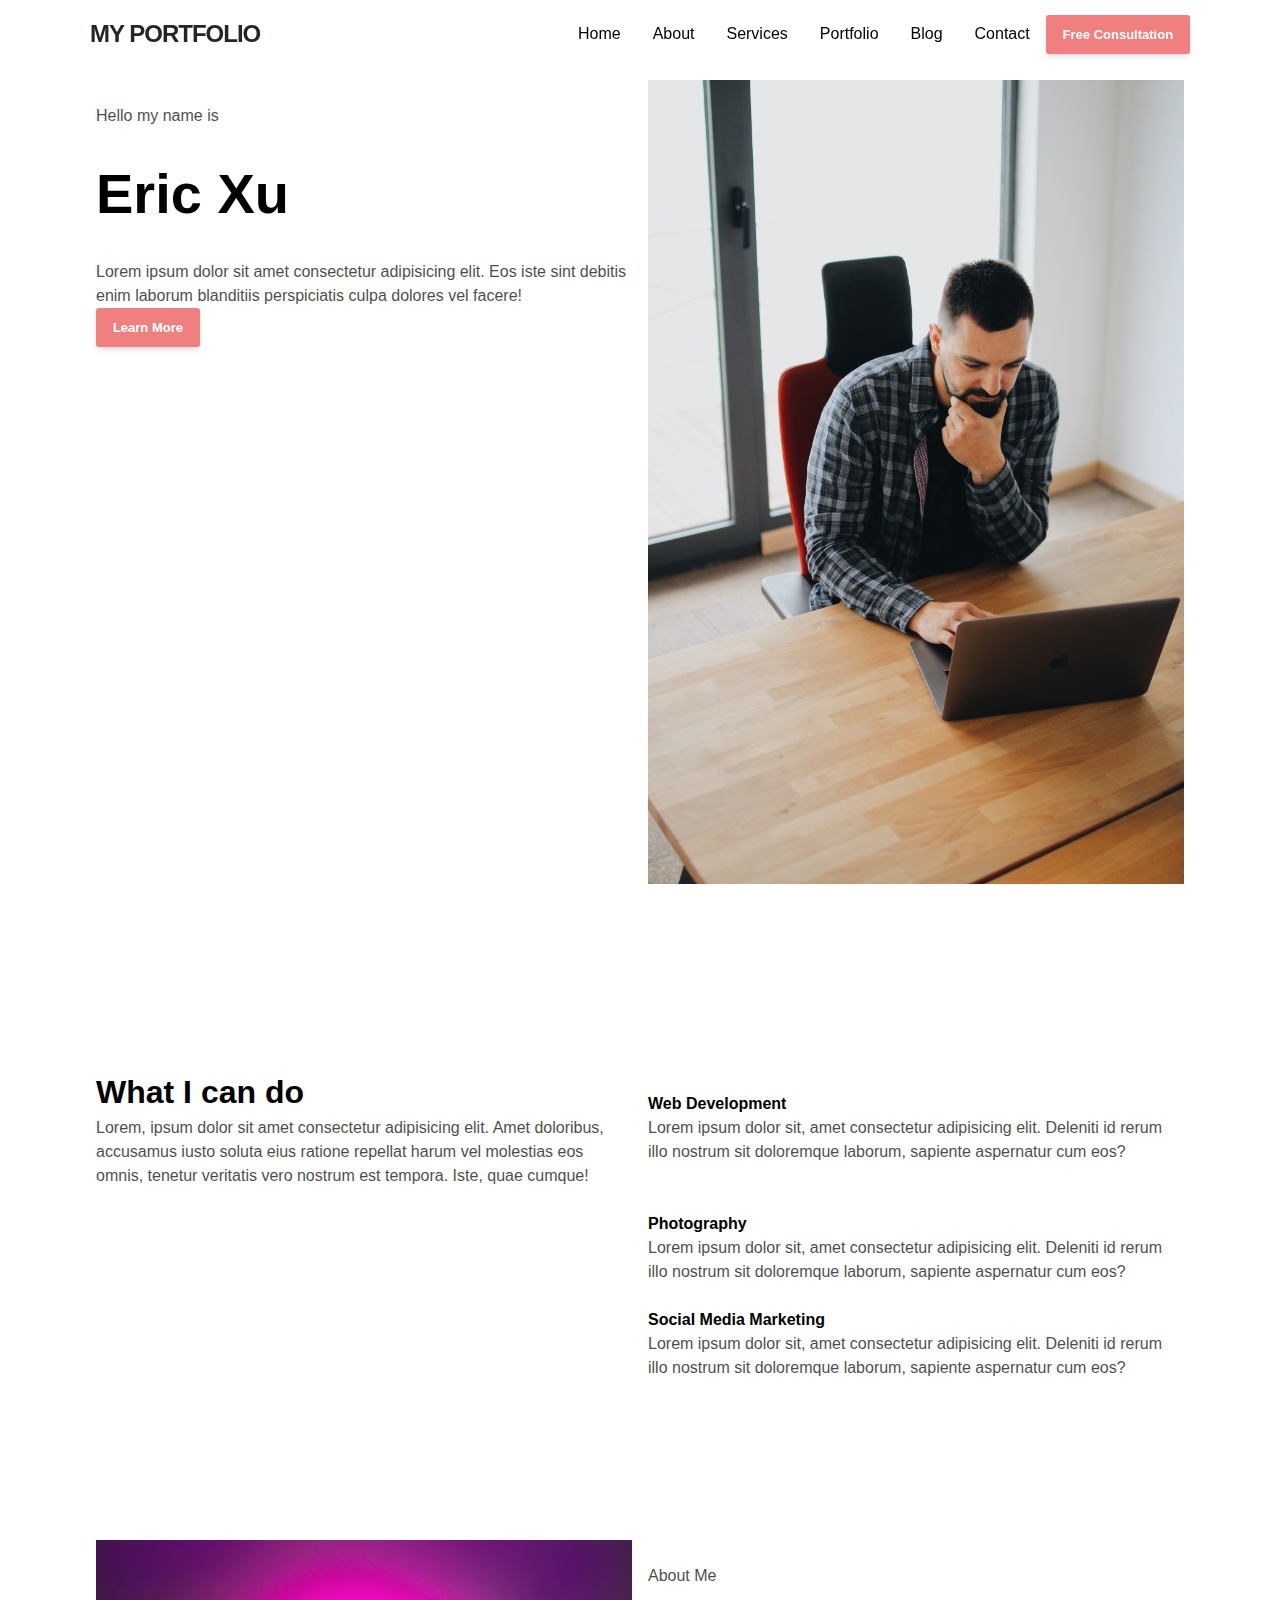
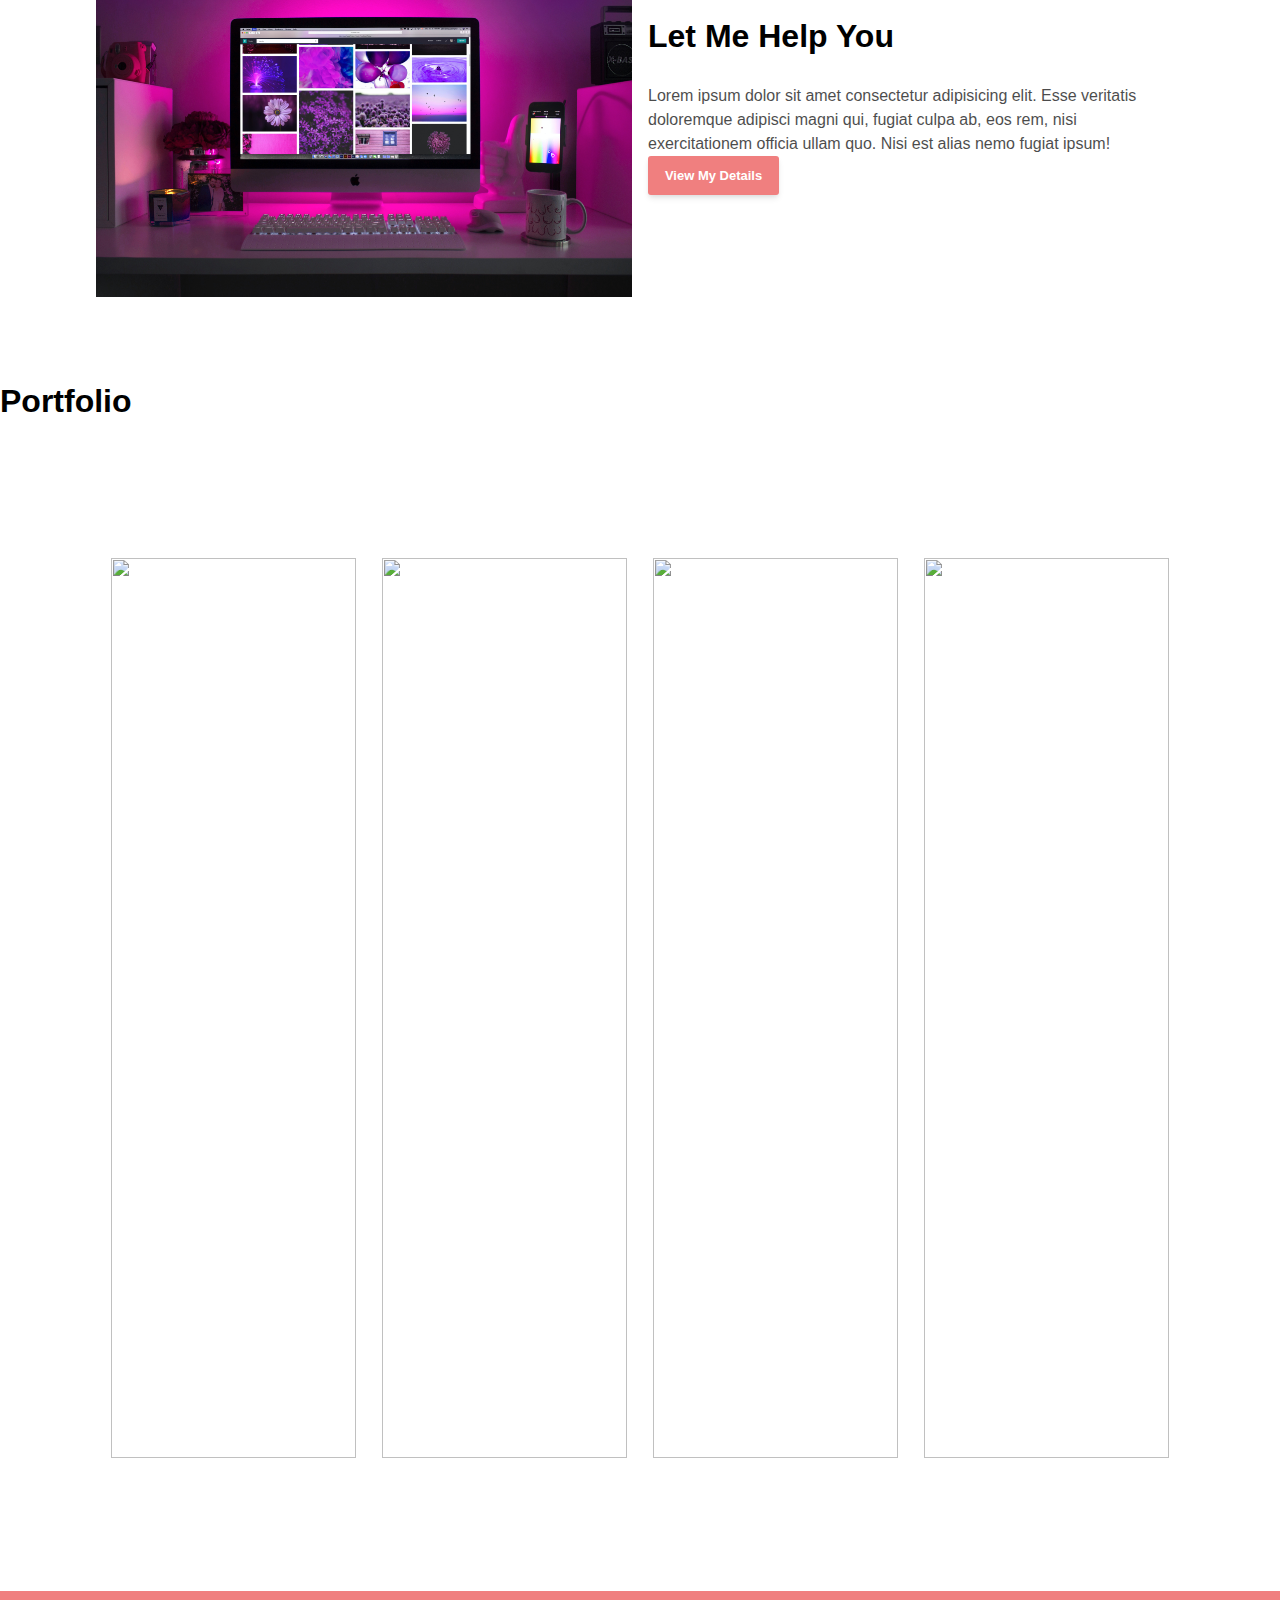
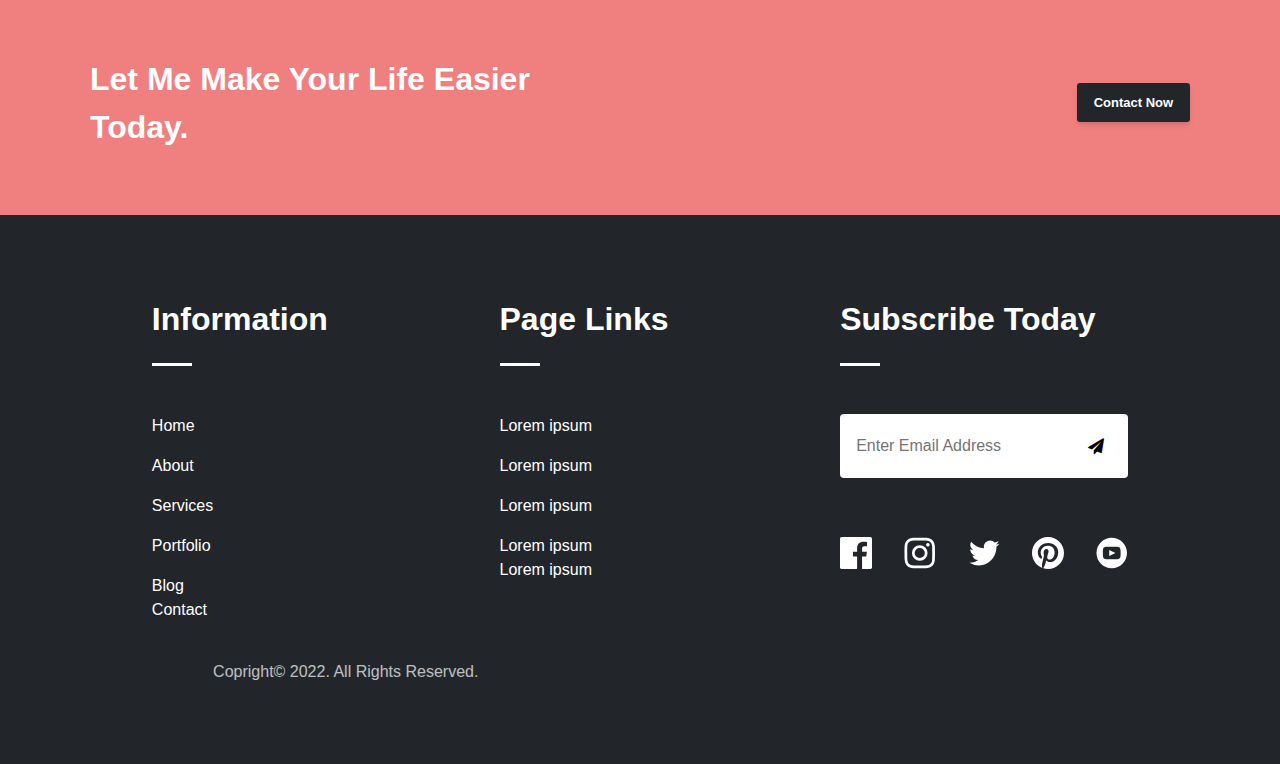
==== index.html @ 291401a5 "Add files via upload" ====
<html lang="en">
	<head>
		<meta charset="UTF-8" />
		<meta http-equiv="X-UA-Compatible" content="IE=edge" />
		<meta name="viewport" content="width=device-width, initial-scale=1.0" />
		<title>My Portfolio</title>
		<link rel="stylesheet" href="main.css" />
		<link
			rel="stylesheet"
			href="https://cdnjs.cloudflare.com/ajax/libs/font-awesome/4.7.0/css/font-awesome.min.css"
		/>
	</head>
	<body>
		<!-- header section -->
		<header class="header" id="header">
			<nav class="navbar container">
				<a href="index.html" class="brand">My Portfolio</a>
				<div class="hamburger" id="hamburger">
					<span class="line"></span>
					<span class="line"></span>
					<span class="line"></span>
				</div>
				<div class="menu" id="menu">
					<ul role="list" class="menu-inner">
						<li class="menu-item"><a href="#" class="menu-link">Home</a></li>
						<li class="menu-item"><a href="#" class="menu-link">About</a></li>
						<li class="menu-item">
							<a href="#" class="menu-link">Services</a>
						</li>
						<li class="menu-item">
							<a href="#" class="menu-link">Portfolio</a>
						</li>
						<li class="menu-item"><a href="#" class="menu-link">Blog</a></li>
						<li class="menu-item"><a href="#" class="menu-link">Contact</a></li>
					</ul>
				</div>
				<button class="button | display-sm-none">Free Consultation</button>
			</nav>
		</header>
		<!-- end header section -->

		<!-- main section -->
		<main>
			<!-- hero -->
			<section class="padding-block-900">
				<div class="container">
					<div class="even-columns">
						<div class="flow">
							<div class="flow" style="--flow-spacer: 1.5em">
								<p>Hello my name is</p>
							</div>
							<div class="flow" style="--flow-spacer: 1.5em">
								<h1 class="fs-primary-heading fw-bold">Eric Xu</h1>
							</div>
							<div class="flow" style="--flow-spacer: 1.5em">
								<p>
									Lorem ipsum dolor sit amet consectetur adipisicing elit. Eos
									iste sint debitis enim laborum blanditiis perspiciatis culpa
									dolores vel facere!
								</p>
							</div>
							<div class="flow" style="--flow-spacer: 1.5em">
								<button class="button">Learn More</button>
							</div>
						</div>
						<div>
							<img src="./images/webdev.jpg" alt="Picture of me" />
						</div>
					</div>
				</div>
			</section>
			<!-- end hero -->

			<!-- services -->
			<section class="padding-block-900">
				<div class="container">
					<div class="even-columns">
						<div class="flow">
							<div class="flow" style="--flow-spacer: 1.5em">
								<h2 class="fs-secondary-heading | fw-bold">What I can do</h2>
							</div>
							<div class="flow" style="--flow-spacer: 1.5em">
								<p>
									Lorem, ipsum dolor sit amet consectetur adipisicing elit. Amet
									doloribus, accusamus iusto soluta eius ratione repellat harum
									vel molestias eos omnis, tenetur veritatis vero nostrum est
									tempora. Iste, quae cumque!
								</p>
							</div>
						</div>
						<div>
							<ul class="numbered-items | flow" role="list">
								<li>
									<div class="flow" style="--flow-spacer: 1.5em">
										<h3 class="fs-600 fw-bold">Web Development</h3>
										<p>
											Lorem ipsum dolor sit, amet consectetur adipisicing elit.
											Deleniti id rerum illo nostrum sit doloremque laborum,
											sapiente aspernatur cum eos?
										</p>
									</div>
								</li>
								<li>
									<div class="flow" style="--flow-spacer: 1.5em">
										<h3 class="fs-600 fw-bold">Photography</h3>
										<p>
											Lorem ipsum dolor sit, amet consectetur adipisicing elit.
											Deleniti id rerum illo nostrum sit doloremque laborum,
											sapiente aspernatur cum eos?
										</p>
									</div>
								</li>
								<li>
									<div class="flow" style="--flow-spacer: 1.5em">
										<h3 class="fs-600 fw-bold">Social Media Marketing</h3>
										<p>
											Lorem ipsum dolor sit, amet consectetur adipisicing elit.
											Deleniti id rerum illo nostrum sit doloremque laborum,
											sapiente aspernatur cum eos?
										</p>
									</div>
								</li>
							</ul>
						</div>
					</div>
				</div>
			</section>
			<!-- end services -->

			<!-- about me -->
			<div class="padding-block-900">
				<div class="container">
					<div class="even-columns">
						<div>
							<img src="./images/developing.jpg" alt="" />
						</div>
						<div class="flow">
							<div class="flow" style="--flow-spacer: 1.5em">
								<p>About Me</p>
							</div>

							<div class="flow" style="--flow-spacer: 1.5em">
								<h2 class="fs-secondary-heading fw-bold">Let Me Help You</h2>
							</div>

							<div class="flow" style="--flow-spacer: 1.5em">
								<p>
									Lorem ipsum dolor sit amet consectetur adipisicing elit. Esse
									veritatis doloremque adipisci magni qui, fugiat culpa ab, eos
									rem, nisi exercitationem officia ullam quo. Nisi est alias
									nemo fugiat ipsum!
								</p>
							</div>

							<div class="flow" style="--flow-spacer: 1.5em">
								<button class="button">View My Details</button>
							</div>
						</div>
					</div>
				</div>
			</div>
			<!-- end about me -->

			<!-- portfolio section-->
			<section class="portfolio | padding-block-700">
				<h2 class="fs-secondary-heading fw-semi-bold">Portfolio</h2>
				<div class="container">
					<!-- worry about these -->
					<div class="row">
						<div class="column">
							<a href="#">
								<img
									src="https://www.geeksforgeeks.org/wp-content/uploads/html.png"
									alt=""
									style="width: 100%"
								/>
							</a>
						</div>

						<div class="column">
							<a href="#">
								<img
									src="https://www.geeksforgeeks.org/wp-content/uploads/CSS.png"
									alt=""
									style="width: 100%"
								/>
							</a>
						</div>

						<div class="column">
							<a href="#">
								<img
									src="https://www.geeksforgeeks.org/wp-content/uploads/php-1.png"
									alt=""
									style="width: 100%"
								/>
							</a>
						</div>

						<div class="column">
							<a href="#">
								<img
									src="https://www.geeksforgeeks.org/wp-content/uploads/javascript.png"
									alt=""
									style="width: 100%"
								/>
							</a>
						</div>
					</div>
				</div>
				<!-- worry about these -->
			</section>

			<!-- CTA -->
			<!-- work on this more -->
			<section
				class="cta | padding-block-800 | bg-accent-300 | text-neutral-100"
			>
				<div class="container">
					<div class="even-columns vertical-align-center">
						<div>
							<p class="fs-secondary-heading fw-bold">
								Let Me Make Your Life Easier Today.
							</p>
						</div>
						<div class="justify-self-end-md">
							<button class="button | push-right" data-type="inverted">
								Contact Now
							</button>
						</div>
					</div>
				</div>
			</section>
			<!-- end CTA -->
		</main>
		<!-- end main section -->

		<!-- footer section -->
		<footer class="padding-block-700 | bg-neutral-700 | text-neutral-100">
			<!-- same as section bg-footer -->
			<div class="container">
				<!-- same as container -->
				<div class="primary-footer-wrapper">
					<!-- same as row -->

					<!-- Begin Column -->
					<div class="primary-footer-nav">
						<!-- same as col-lg-4 col-sm-4 col-xs-12 -->
						<h2 class="fs-secondary-heading fw-semi-bold footer-heading">
							Information
						</h2>
						<div class="footer-nav">
							<!-- same as single_footer -->
							<ul
								class="footer-links flow"
								style="--flow-spacer: 1em"
								aria-label="footer"
								role="list"
							>
								<!-- same as list-unstyled footer-link mt-4 -->
								<li><a href="#">Home</a></li>
								<li><a href="#">About</a></li>
								<li><a href="#">Services</a></li>
								<li><a href="#">Portfolio</a></li>
								<li><a href="#">Blog</a></li>
								<li><a href="#">Contact</a></li>
							</ul>
						</div>
					</div>
					<!-- End Column -->

					<!-- Begin Column -->
					<div class="primary-page-links">
						<!-- same as col-lg-4 col-sm-4 col-xs-12 -->
						<h2 class="fs-secondary-heading fw-semi-bold footer-heading">
							Page Links
						</h2>
						<div class="page-links">
							<!-- same as single_footer -->
							<ul
								class="footer-links flow"
								style="--flow-spacer: 1em"
								aria-label="footer"
								role="list"
							>
								<!-- same as list-unstyled footer-link mt-4 -->
								<li><a href="#">Lorem ipsum</a></li>
								<li><a href="#">Lorem ipsum</a></li>
								<li><a href="#">Lorem ipsum</a></li>
								<li><a href="#">Lorem ipsum</a></li>
								<li><a href="#">Lorem ipsum</a></li>
							</ul>
						</div>
					</div>
					<!-- End Column -->

					<!-- Begin Column -->
					<div class="primary-footer-footer-form">
						<!-- same as col-lg-4 col-sm-4 col-xs-12 -->
						<h2 class="fs-secondary-heading fw-semi-bold footer-heading">
							Subscribe Today
						</h2>
						<div class="footer-form">
							<form action="" class="form-inline">
								<!-- same as subscribe -->
								<input type="email" placeholder="Enter Email Address" />
								<!-- same as subscribe__input-->
								<button class="subscribe" type="button">
									<i class="fa fa-paper-plane"></i>
								</button>
							</form>
						</div>

						<ul role="list" class="social" aria-label="social links">
							<!-- same as social_profile -->
							<li>
								<a href="#" aria-label="facebook">
									<svg class="icon">
										<use
											xlink:href="images/social-icons.svg#icon-facebook"
										></use>
									</svg>
								</a>
							</li>
							<li>
								<a href="#" aria-label="instagram">
									<svg class="icon">
										<use
											xlink:href="images/social-icons.svg#icon-instagram"
										></use>
									</svg>
								</a>
							</li>
							<li>
								<a href="#" aria-label="twitter">
									<svg class="icon">
										<use
											xlink:href="images/social-icons.svg#icon-twitter"
										></use>
									</svg>
								</a>
							</li>
							<li>
								<a href="#" aria-label="pinterest">
									<svg class="icon">
										<use
											xlink:href="images/social-icons.svg#icon-pinterest"
										></use>
									</svg>
								</a>
							</li>
							<li>
								<a href="#" aria-label="youtube">
									<svg class="icon">
										<use
											xlink:href="images/social-icons.svg#icon-youtube"
										></use>
									</svg>
								</a>
							</li>
						</ul>
					</div>
					<!-- End Column -->
				</div>
				<div class="primary-footer-wrapper">
					<p>Copright&copy 2022. All Rights Reserved.</p>
				</div>
			</div>
		</footer>
		<!-- end footer section -->
	</body>
	<script src="app.js"></script>
</html>
---- main.css ----
@import url("https://fonts.googleapis.com/css2?family=Montserrat:wght@300;400;700&family=Open+Sans&family=Playfair+Display:ital,wght@0,600;0,700;1,600&family=Poppins:wght@100;200;300;400;500;600;700;800;900&family=Quicksand:wght@300;400;500;600;700&display=swap");

:root {
	/* colors */
	--clr-accent-400: hsl(0, 53%, 58%);
	--clr-accent-300: hsl(0, 79%, 72%);
	--clr-accent-100: hsl(6, 100%, 94%);

	--clr-neutral-100: hsl(0, 0%, 100%);
	--clr-neutral-200: hsl(0, 6%, 94%);
	--clr-neutral-300: hsl(0, 1%, 35%);
	--clr-neutral-700: hsl(210, 11%, 15%);
	--clr-neutral-900: hsl(0, 0%, 0%);

	/* shadows */
	--shadow-small: 0 1px 3px 0 rgba(0, 0, 0, 0.1),
		0 1px 2px 0 rgba(0, 0, 0, 0.06);
	--shadow-medium: 0 4px 6px -1px rgba(0, 0, 0, 0.1),
		0 2px 4px -1px rgba(0, 0, 0, 0.06);
	--shadow-large: 0 10px 15px -3px rgba(0, 0, 0, 0.1),
		0 4px 6px -2px rgba(0, 0, 0, 0.05);

	/* fonts */
	--ff-primary: "Roboto", sans-serif;

	--ff-body: var(--ff-primary);
	--ff-heading: var(--ff-primary);

	--fw-smaller: 300;
	--fw-regular: 400;
	--fw-semi-bold: 600;
	--fw-bold: 700;

	/* base font sizes */
	--fs-300: 0.8125rem;
	--fs-400: 0.875rem;
	--fs-500: 0.955rem;
	--fs-600: 1rem;
	--fs-700: 2rem;
	--fs-800: 2.5rem;
	--fs-900: 3.5rem;

	--fs-body: var(--fs-400);
	--fs-logo: var(--fs-700);
	--fs-primary-heading: var(--fs-800);
	--fs-secondary-heading: var(--fs-700);
	--fs-nav: var(--fs-600);
	--fs-button: var(--fs-300);

	/* other sizing - padding */
	--size-100: 0.25rem;
	--size-200: 0.5rem;
	--size-300: 0.75rem;
	--size-400: 1rem;
	--size-500: 1.5rem;
	--size-600: 2rem;
	--size-700: 3rem;
	--size-800: 4rem;
	--size-900: 5rem;
}

@media (min-width: 48em) {
	:root {
		--fs-body: var(--fs-500);
		--fs-primary-heading: var(--fs-900);
	}
}

/* Box sizing rules */
*,
*::before,
*::after {
	box-sizing: border-box;
}

* {
	margin: 0;
	padding: 0;
	font: inherit;
}

/* remove list styles */
ul[role="list"],
ol[role="list"] {
	list-style: none;
}

html:focus-within {
	scroll-behavior: smooth;
}

html,
body {
	height: 100%;
}

a {
	text-decoration: none;
	transition-timing-function: ease-in-out;
	-ms-transition-timing-function: ease-in-out;
	-moz-transition-timing-function: ease-in-out;
	-webkit-transition-timing-function: ease-in-out;
	-o-transition-timing-function: ease-in-out;
	transition-duration: 0.2s;
	-ms-transition-duration: 0.2s;
	-moz-transition-duration: 0.2s;
	-moz-transition-duration: 0.2s;
	-webkit-transition-duration: 0.2s;
	-o-transition-duration: 0.2s;
}

/* Set core body defaults */
body {
	text-rendering: optimizeSpeed;
	line-height: 1.5;
}

/* Link elements that don't have a class get default styles */
a:not([class]) {
	text-decoration-skip-ink: auto;
}

img,
picture,
svg {
	max-width: 100%;
	display: block;
}

/* removes all animations, transitions and smooth scroll for poeple who prefer not to see them */
@media (prefers-reduced-motion: reduce) {
	html:focus-within {
		scroll-behavior: auto;
	}

	*,
	*::before,
	*::after {
		animation-duration: 0.01ms !important;
		animation-iteration-count: 1 !important;
		transition-duration: 0.01ms !important;
		scroll-behavior: auto !important;
	}
}

/* general styling */
body {
	font-size: var(--ff-body);
	font-family: var(--ff-body);
	color: var(--clr-neutral-900);
}

p:not([class]) {
	opacity: 0.7;
}

/* button */
.button {
	display: inline-flex;
	cursor: pointer;
	text-decoration: none;
	border: 0;
	border-radius: 3px;
	padding: 1em 1.7em;
	font-weight: var(--fw-bold);
	font-size: var(--fs-button);
	line-height: 1;
	color: var(--clr-neutral-100);
	background-color: var(--clr-accent-300);
}

.button[data-type="inverted"] {
	background-color: var(--clr-neutral-700);
	color: var(--clr-neutral-100);
}

/* rows and columns */

.row {
	margin: 7rem 0;
	padding: 8px;
}

.row > .column {
	padding: 0.8rem;
}

.column {
	float: left;
	width: 25%;
}

.row:after {
	content: "";
	display: table;
	clear: both;
}

@media screen and (max-width: 48em) {
	.column {
		width: 50%;
	}
}

@media screen and (max-width: 32em) {
	.column {
		width: 100%;
	}
}

/* navigation menu */

.header {
	position: fixed;
	top: 0;
	left: 0;
	z-index: 100;
	width: 100%;
	height: auto;
	margin: 0 auto;
	/* transition: all 0.3s ease; */
}

.on-scroll {
	color: var(--clr-neutral-100);
	background: var(--clr-neutral-200);
	box-shadow: var(--shadow-medium);
}

.navbar {
	display: flex;
	flex-direction: row;
	align-items: center;
	justify-content: space-between;
	column-gap: 1rem;
	width: 100%;
	height: 4.25rem;
	margin: 0 auto;
}

.brand {
	font-family: inherit;
	font-size: 1.5rem;
	font-weight: var(--fw-bold);
	line-height: 1;
	letter-spacing: -1px;
	color: var(--clr-neutral-700);
	text-transform: uppercase;
}

.menu {
	position: fixed;
	top: -100%;
	left: 0;
	width: 100%;
	height: auto;
	padding: 4rem 0 3rem;
	overflow: hidden;
	/* background: var(--clr-accent-300); */
	background: var(--clr-neutral-100);
	box-shadow: var(--shadow-medium);
	/* transition: all 0.4s ease-in-out; */
}

.active {
	top: 0;
	width: 100%;
	height: auto;
}

.menu-inner {
	display: flex;
	flex-direction: column;
	justify-content: center;
	align-items: center;
	row-gap: 1.25rem;
}

.menu-link {
	font-family: inherit;
	font-size: 1rem;
	font-weight: 500;
	line-height: 1;
	color: var(--clr-neutral-700);
	/* text-transform: uppercase; */
	/* transition: all 0.3s ease; */
}

.menu-link:hover {
	color: var(--clr-accent-300);
	/* transition: 0.3s; */
}

.display-sm-none {
	display: none;
}

@media (min-width: 48em) {
	.menu {
		position: relative;
		top: 0;
		width: auto;
		height: auto;
		padding: 0rem;
		margin-left: auto;
		background: none;
		box-shadow: none;
	}

	.menu-inner {
		display: flex;
		flex-direction: row;
		column-gap: 2rem;
		margin: 0 auto;
	}

	.menu-link {
		color: var(--clr-neutral-900);
	}

	.button {
		display: inline-block;
		font-family: inherit;
		font-size: var(--fs-button);
		font-weight: var(--fw-bold);
		line-height: 1;
		user-select: none;
		text-align: center;
		padding: 1em 1.3em;
		text-transform: capitalize;
		color: var(--clr-neutral-100);
		background-color: var(--clr-accent-300);
		box-shadow: var(--shadow-medium);
		/* transition: all 0.3s ease-in-out; */
	}
}

.hamburger {
	position: relative;
	display: block;
	cursor: pointer;
	user-select: none;
	/* order: -1; */
	z-index: 10;
	width: 1.75rem;
	height: 1rem;
	border: none;
	outline: none;
	background: none;
	visibility: visible;
	transform: rotate(0deg);
	/* transition: 0.35s ease; */
}

.line {
	position: absolute;
	display: block;
	right: 0;
	width: 100%;
	height: 3px;
	border: none;
	outline: none;
	opacity: 1;
	transform: rotate(0deg);
	background-color: var(--clr-neutral-700);
	/* transition: 0.3s ease-in-out; */
}

.line:nth-child(1) {
	top: 0px;
}
.line:nth-child(2) {
	top: 0.5rem;
}
.line:nth-child(3) {
	top: 1rem;
}

.hamburger.active .line:nth-child(1) {
	background-color: var(--clr-neutral-700);
	top: 0.5rem;
	transform: rotate(135deg);
}
.hamburger.active .line:nth-child(2) {
	right: -1.5rem;
	opacity: 0;
	visibility: hidden;
}
.hamburger.active .line:nth-child(3) {
	background-color: var(--clr-neutral-700);
	top: 0.5rem;
	transform: rotate(-135deg);
}

@media (min-width: 48em) {
	.hamburger {
		display: none;
		visibility: hidden;
	}
}

/* footer */

footer {
	padding-top: 5rem;
	padding-bottom: 3rem;
}

.primary-footer-wrapper {
	display: grid;
	gap: var(--size-700);
	grid-template-areas: "nav" "links" "form";
	margin-bottom: 2rem;
}

.primary-footer-wrapper a {
	color: var(--clr-neutral-100);
	line-height: 1.5em;
}

.primary-footer-wrapper a:is(:hover, :focus) {
	color: var(--clr-accent-300);
}

.footer-heading::after {
	content: "";
	display: block;
	height: 3px;
	width: 40px;
	background: var(--clr-neutral-100);
	margin-top: 20px;
}

.footer-links {
	margin: 0;
	padding: 0;
	margin-top: 3rem;
}

.form-inline {
	display: block;
	position: relative;
	margin-top: 1rem;
	width: 100%;
}

@media (min-width: 48em) {
	.primary-footer-wrapper {
		grid-template-areas: "nav links form";
	}

	.primary-footer-nav {
		align-items: flex-start;
		justify-content: space-between;
		gap: var(--size-700);
	}

	input:where([type="text"], [type="email"]) {
		padding: 0 var(--size-900) 0 var(--size-400);
	}
}

.primary-footer-nav {
	grid-area: nav;
	/* gap: clamp(var(--size-200), 30vw, var(--size-900)); */
}

.primary-page-links {
	grid-area: links;
}

.primary-footer-form {
	grid-area: form;
	display: grid;
	align-content: space-between;
}

.primary-footer form {
	display: flex;
	gap: var(--size-200);
}

input:where([type="text"], [type="email"]) {
	border: medium none;
	border-radius: 0.25rem;
	display: block;
	font-size: 1rem;
	font-weight: var(--fw-regular);
	height: 4rem;
	width: 100%;
	padding: 0 var(--size-700) 0 var(--size-400);
}

.subscribe {
	border: none;
	background-color: transparent;
	border-radius: 0 var(--fs-500) var(--fs-500) 0;
	display: block;
	position: absolute;
	cursor: pointer;
	height: 4rem;
	padding: 0;
	right: 0;
	top: 0;
	width: 4rem;
}

.subscribe i {
	transition: all 0.3s ease 0s;
}

@media (max-width: 48em) {
	.primary-footer-wrapper > * {
		margin-inline: auto;
	}

	.subscribe {
		right: 0;
	}
}

.primary-footer-wrapper > * {
	margin-inline: auto;
}

/* footer navigation */

.footer-nav {
	gap: clamp(var(--size-200), 30vw, var(--size-900));
}

.footer-form {
	margin-top: 3rem;
}

/* socials */

.social {
	display: flex;
	gap: var(--size-400);
}

.icon {
	width: var(--size-600);
	fill: var(--clr-neutral-100);
	transition: 0.2s;
}

.social a:is(:hover, :focus-within) .icon {
	fill: var(--clr-accent-400);
}

@media (min-width: 48em) {
	.social {
		display: flex;
		gap: var(--size-600);
	}
	.social-icon {
		width: var(--size-500);
	}
}

/* cta */

/* Utility classes */
.text-accent-400 {
	color: var(--clr-accent-400);
}
.text-accent-300 {
	color: var(--clr-accent-300);
}
.text-accent-100 {
	color: var(--clr-accent-100);
}
.text-neutral-900 {
	color: var(--clr-neutral-900);
}
.text-neutral-100 {
	color: var(--clr-neutral-100);
}

.bg-accent-400 {
	background-color: var(--clr-accent-400);
}
.bg-accent-300 {
	background-color: var(--clr-accent-300);
}
.bg-accent-100 {
	background-color: var(--clr-accent-100);
}
.bg-neutral-900 {
	background: var(--clr-neutral-900);
}
.bg-neutral-700 {
	background-color: var(--clr-neutral-700);
}
.bg-neutral-200 {
	background-color: var(--clr-neutral-200);
}

.fw-bold {
	font-weight: var(--fw-bold);
}
.fw-semi-bold {
	font-weight: var(--fw-semi-bold);
}
.fw-regular {
	font-weight: var(--fw-regular);
}
.fw-smaller {
	font-weight: var(--fw-smaller);
}

/* create the fonts classes */
.fs-primary-heading {
	font-size: var(--fs-primary-heading);
}
.fs-secondary-heading {
	font-size: var(--fs-secondary-heading);
}
.fs-300 {
	font-size: var(--fs-300);
}
.fs-400 {
	font-size: var(--fs-400);
}
.fs-500 {
	font-size: var(--fs-500);
}
.fs-600 {
	font-size: var(--fs-600);
}

/* create the padding classes */
.padding-block-900 {
	padding: var(--size-900);
}
.padding-block-800 {
	padding: var(--size-800);
}

.container {
	--max-width: 1100px;
	--padding: 1rem;

	width: min(var(--max-width), 100% - (var(--padding) * 2));
	margin-inline: auto;
}

:where(.flow :not(:last-child)) {
	margin-top: var(--flow-spacer, 3em);
}

.even-columns {
	display: grid;
	gap: 1rem;
}

/*  
@media (min-width: 50em) {
	.display-md-inline-flex {
		display: inline-flex;
	}
}
*/

@media (min-width: 48em) {
	.even-columns {
		grid-auto-flow: column;
		grid-auto-columns: 1fr;
	}
}

.vertical-align-center {
	align-items: center;
}

@media (min-width: 48em) {
	.justify-self-end-md {
		justify-self: end;
	}
}
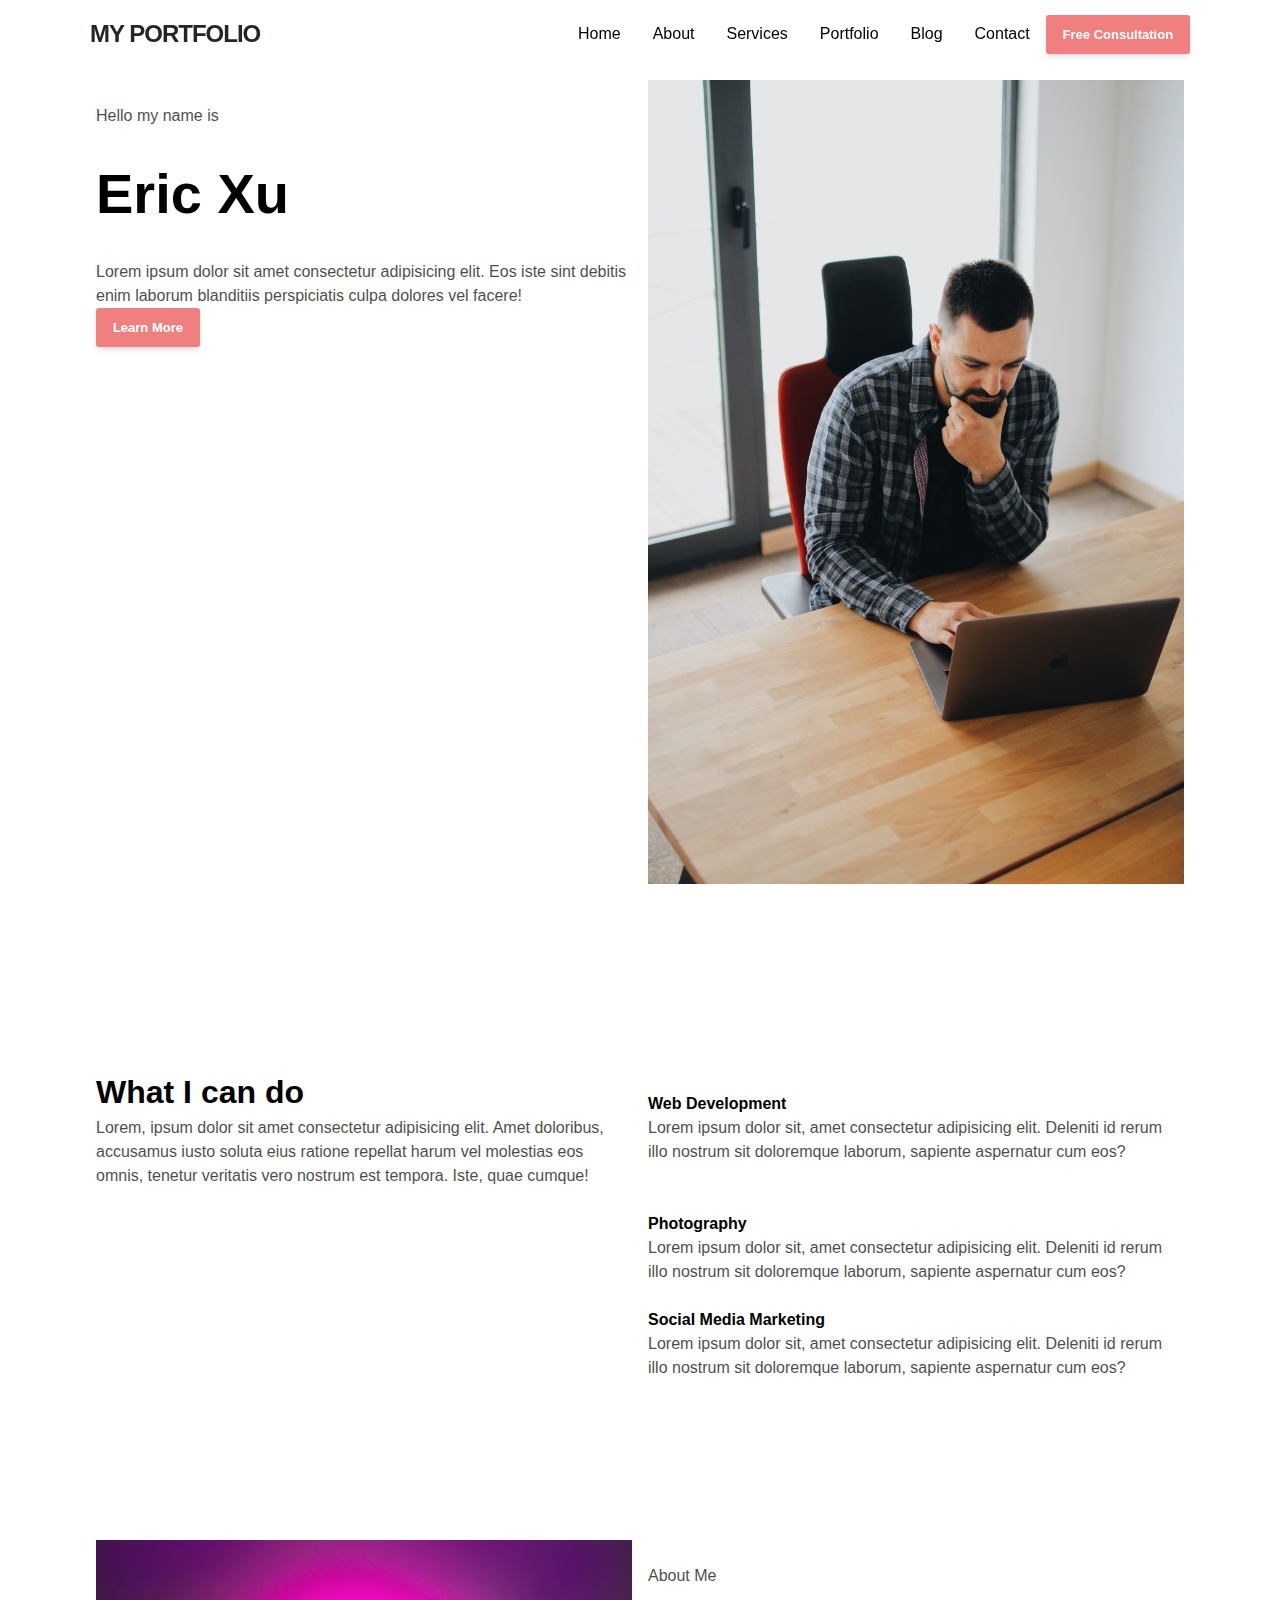
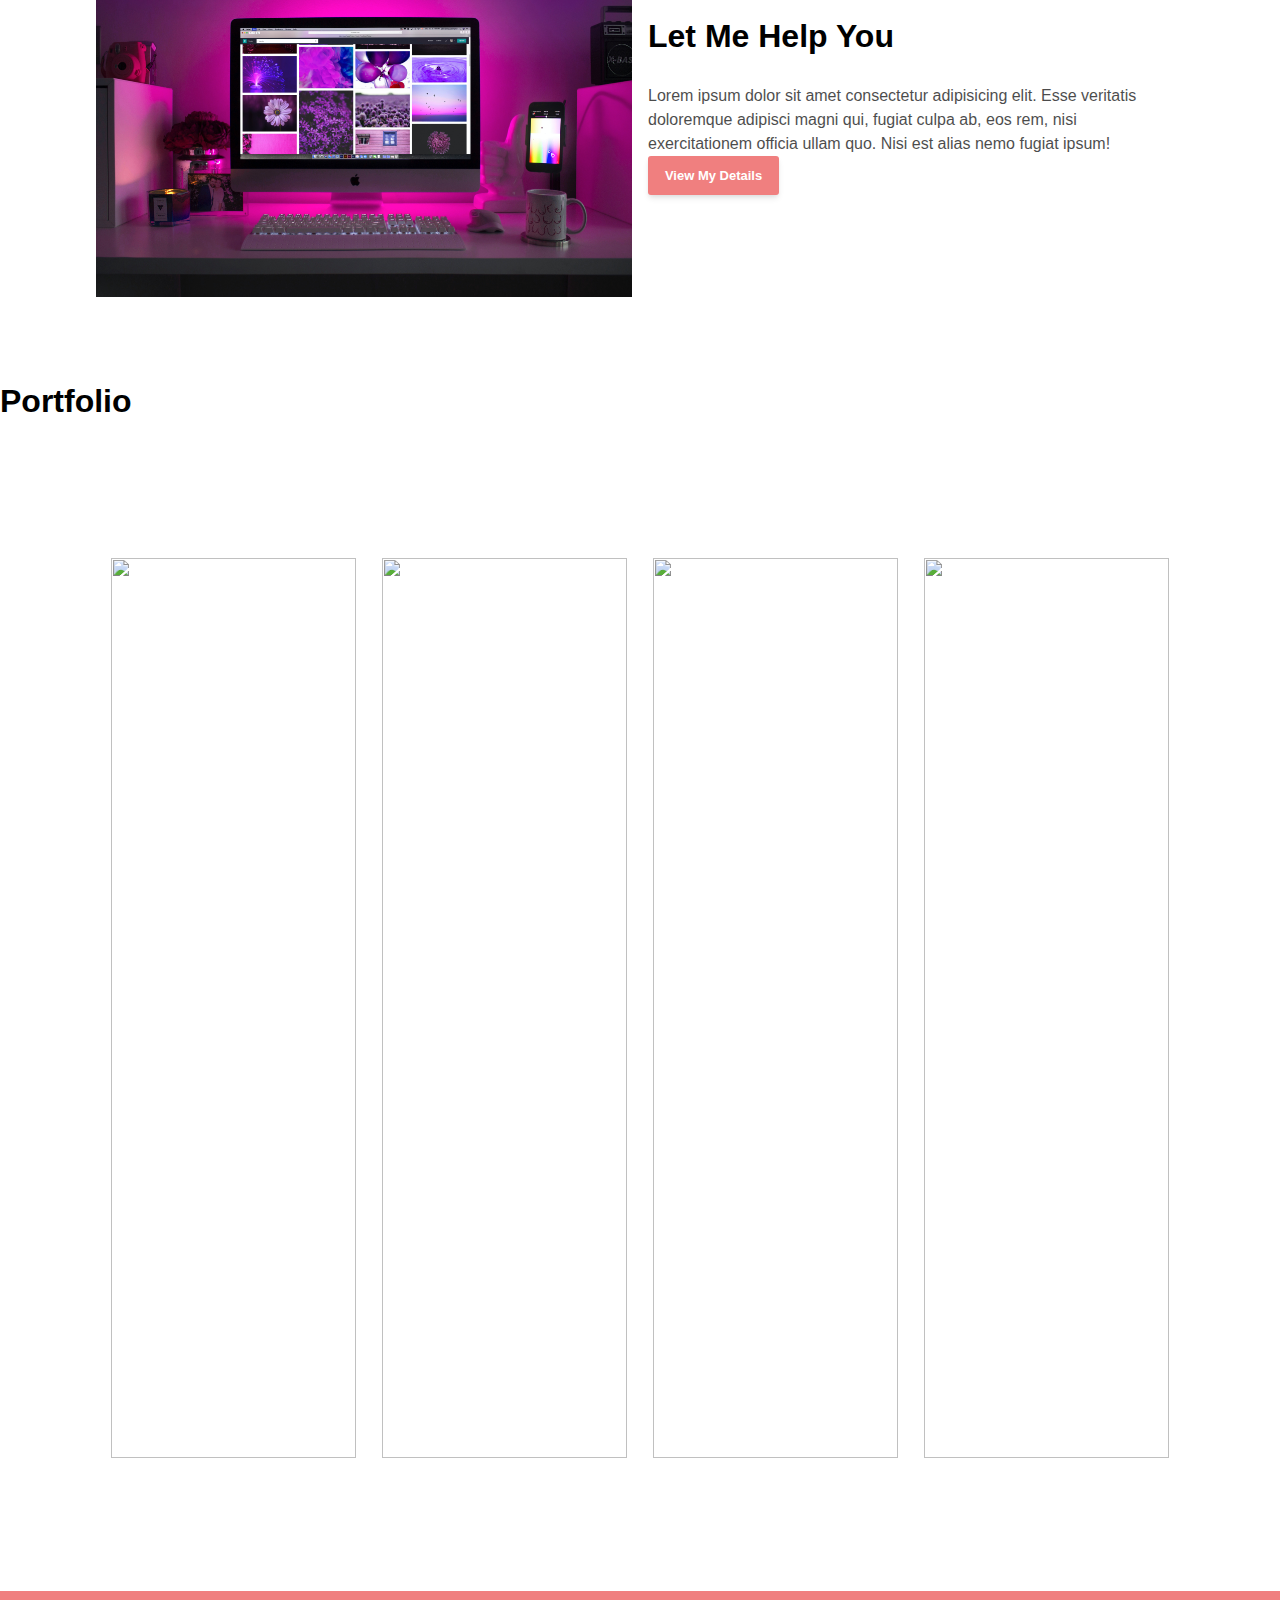
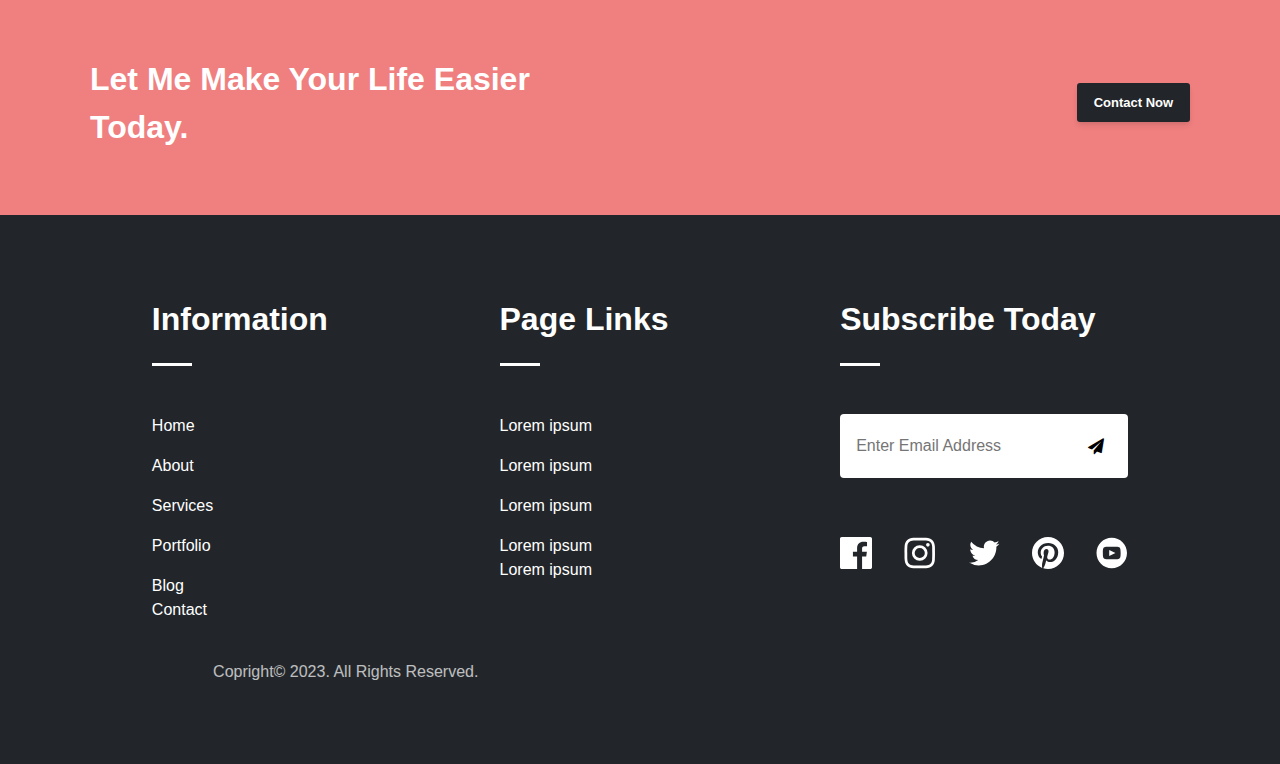
==== commit baf1d45e: "Update index.html" ====
--- a/index.html
+++ b/index.html
@@ -363,7 +363,7 @@
 					<!-- End Column -->
 				</div>
 				<div class="primary-footer-wrapper">
-					<p>Copright&copy 2022. All Rights Reserved.</p>
+					<p>Copright&copy 2023. All Rights Reserved.</p>
 				</div>
 			</div>
 		</footer>
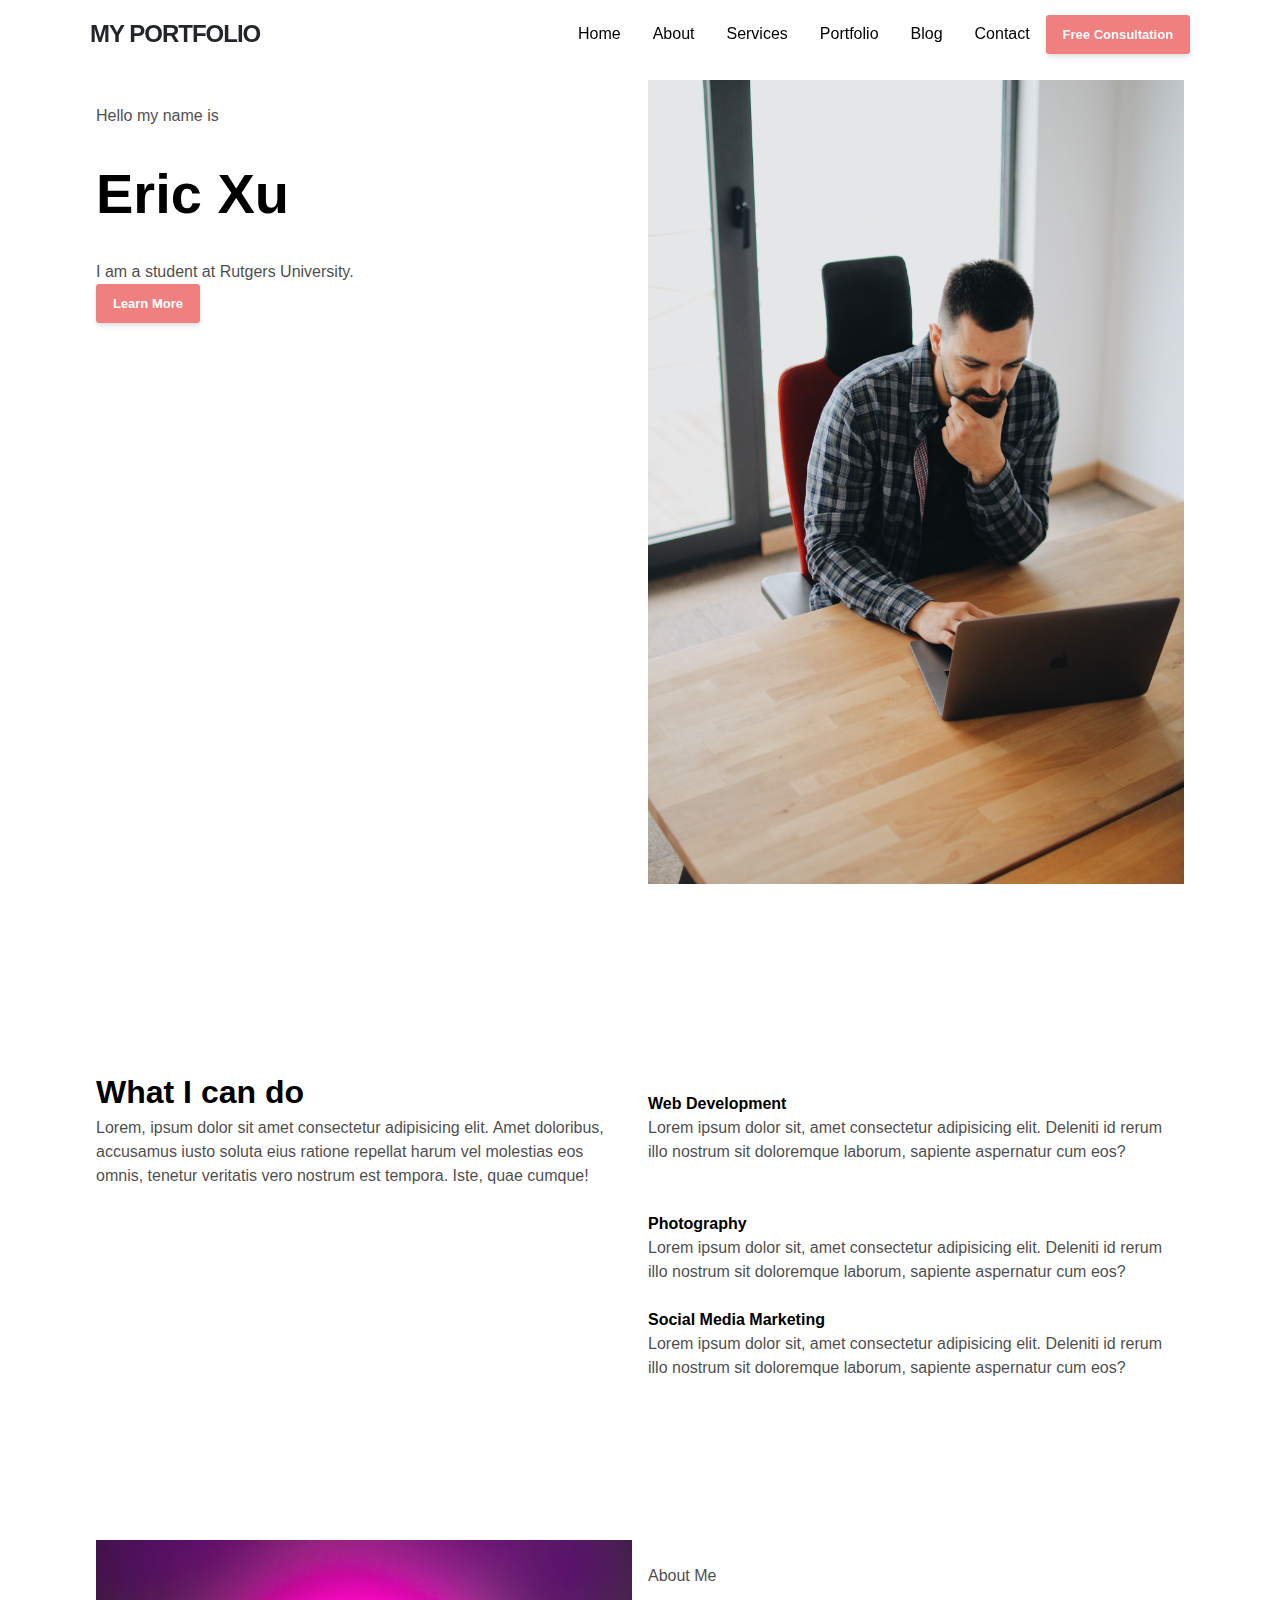
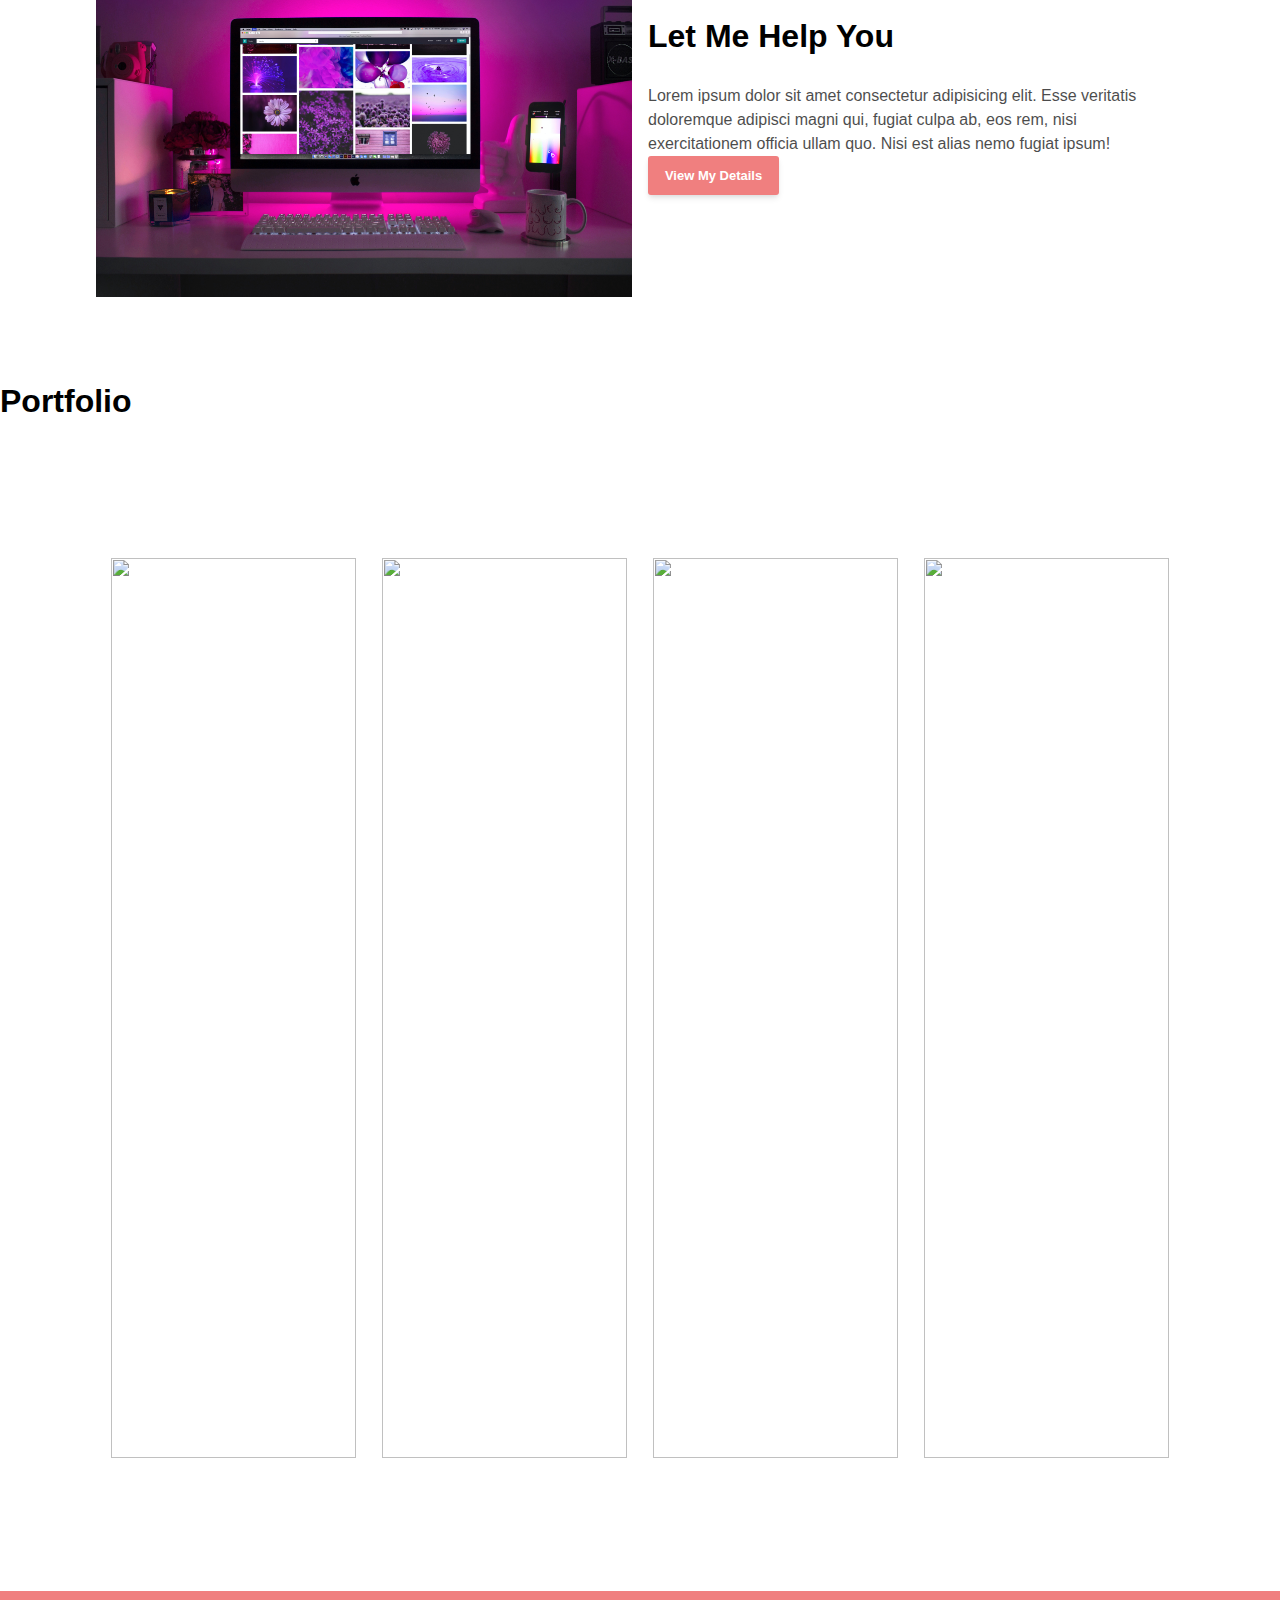
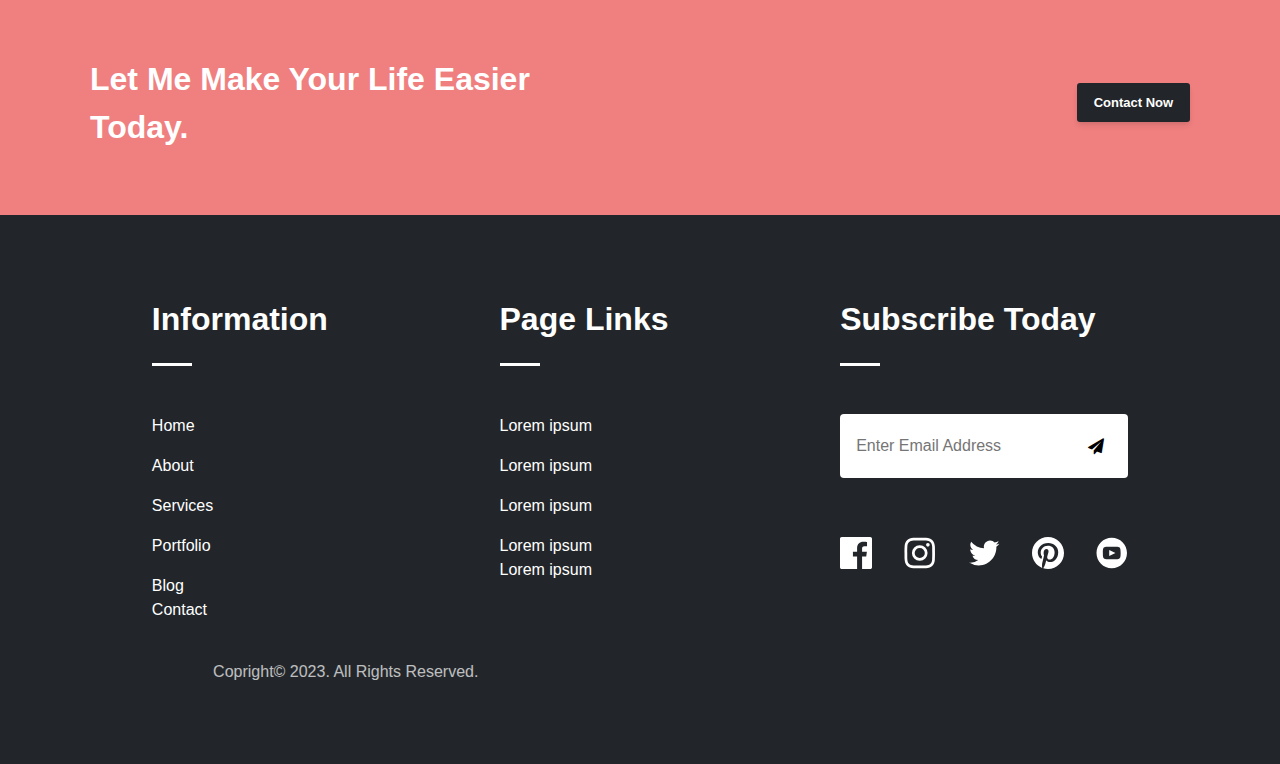
==== commit 23800ea6: "Update index.html" ====
--- a/index.html
+++ b/index.html
@@ -54,9 +54,7 @@
 							</div>
 							<div class="flow" style="--flow-spacer: 1.5em">
 								<p>
-									Lorem ipsum dolor sit amet consectetur adipisicing elit. Eos
-									iste sint debitis enim laborum blanditiis perspiciatis culpa
-									dolores vel facere!
+									I am a student at Rutgers University.
 								</p>
 							</div>
 							<div class="flow" style="--flow-spacer: 1.5em">
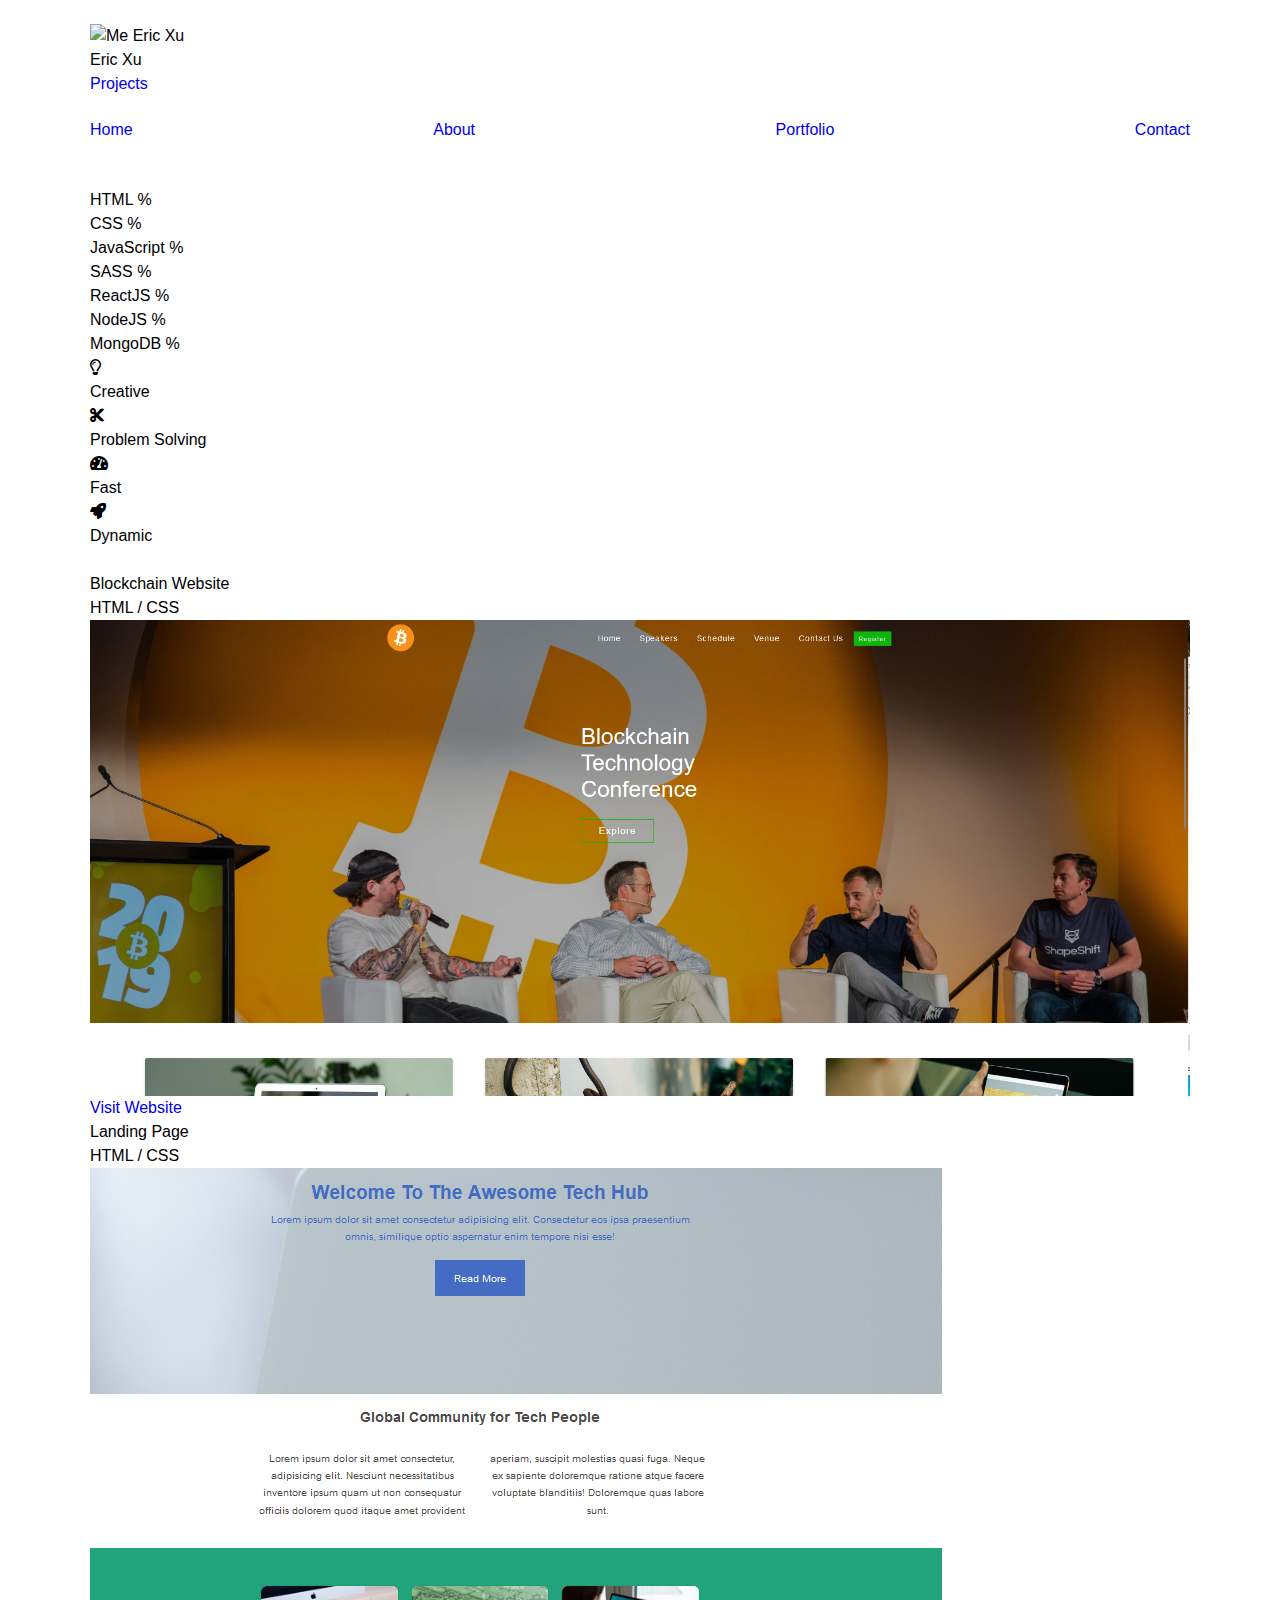
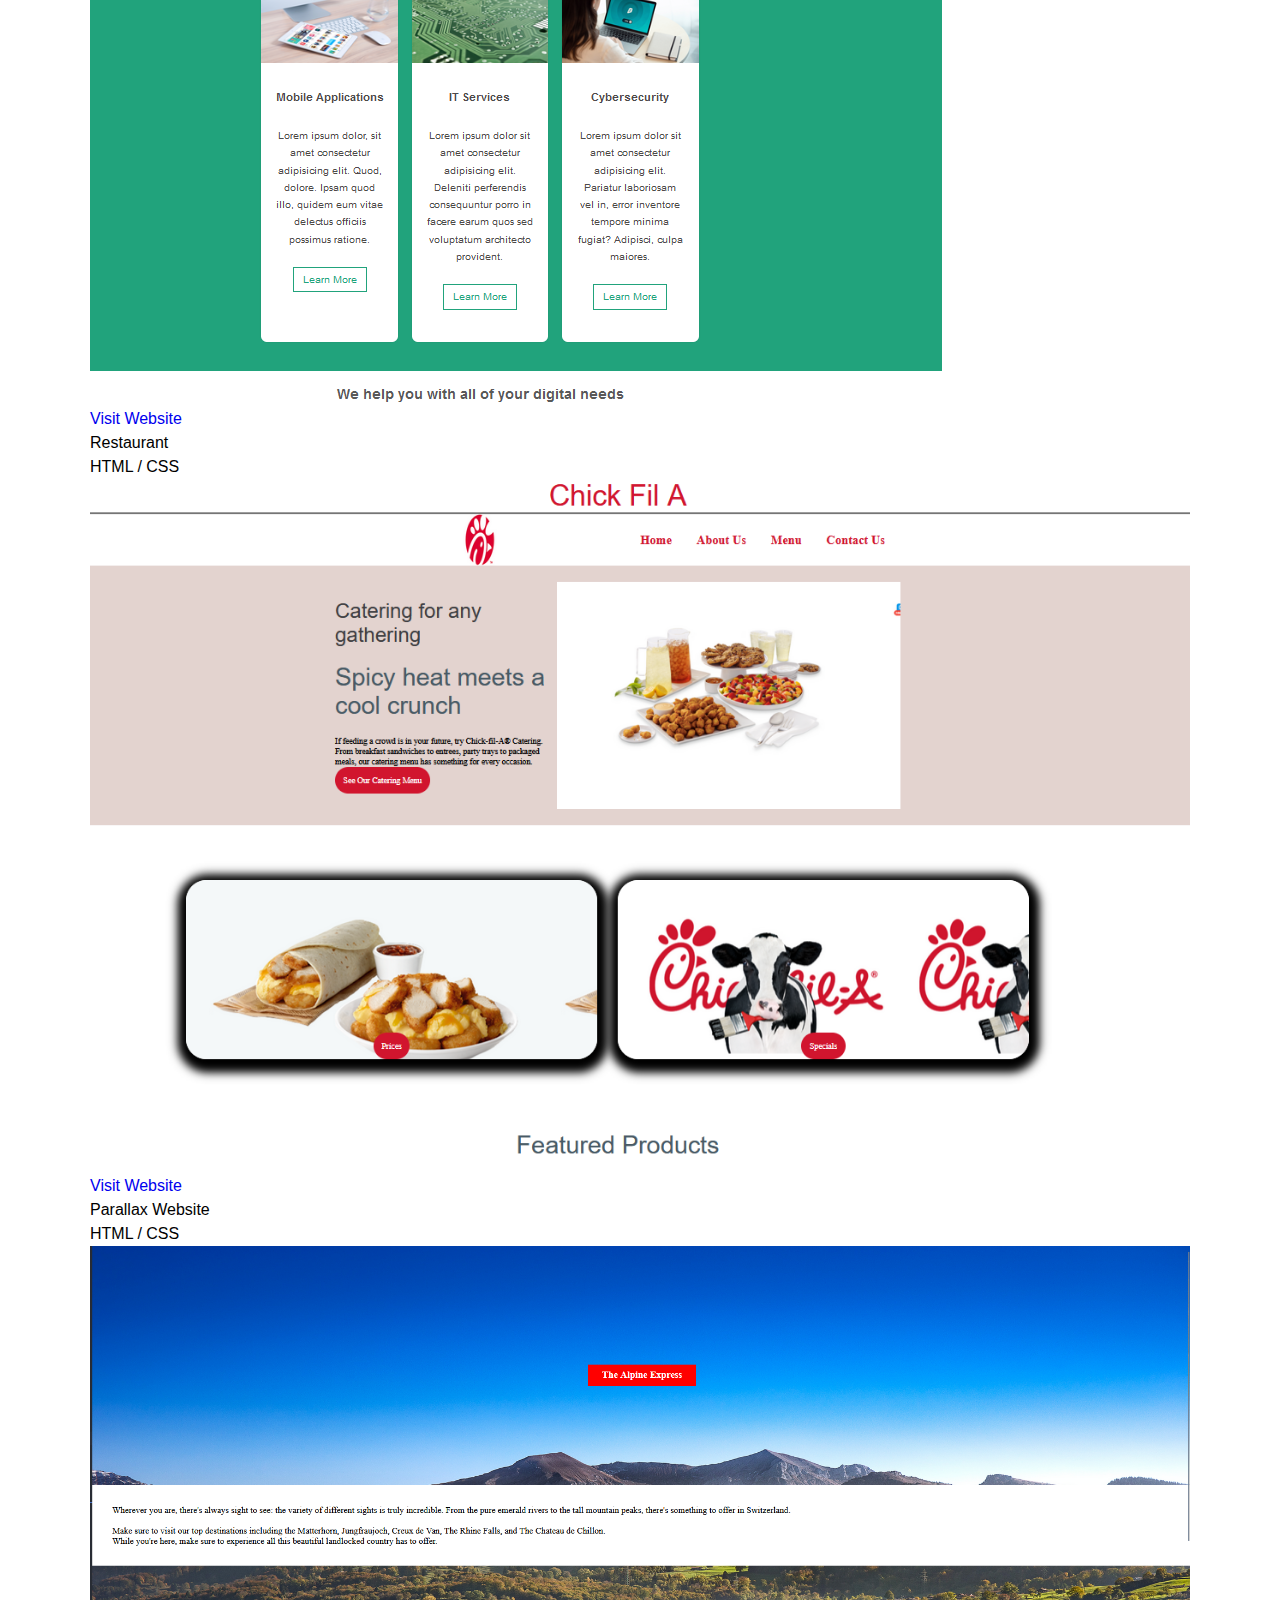
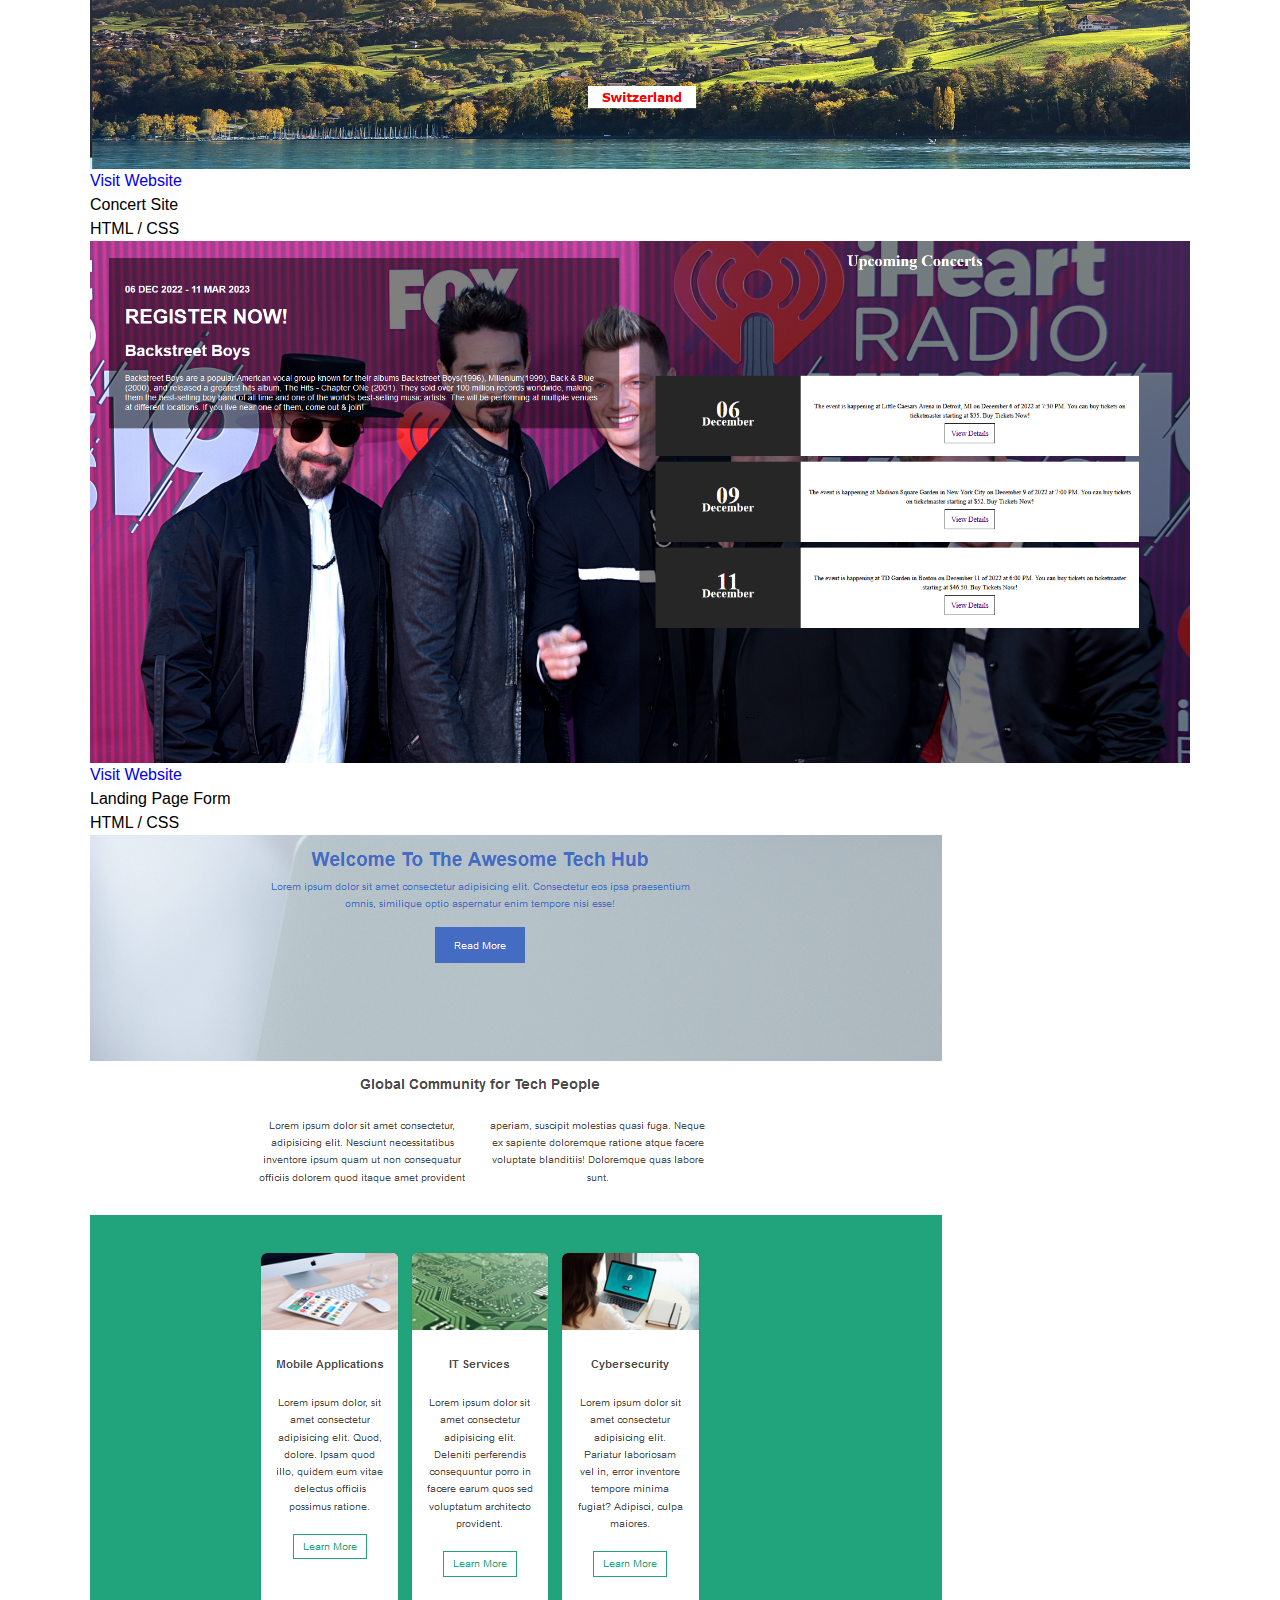
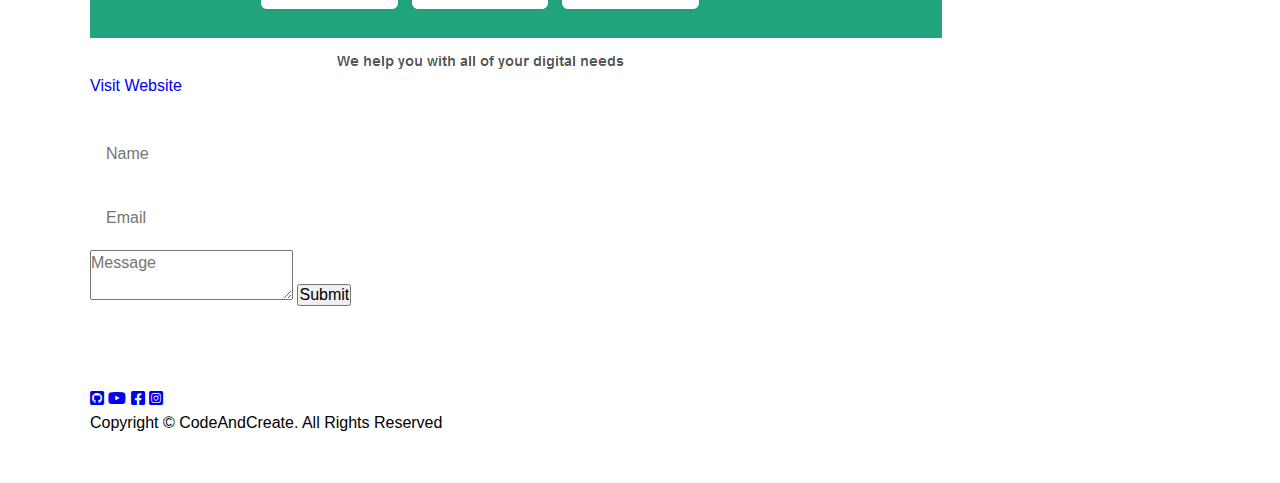
==== commit a226dceb: "Update index.html" ====
--- a/index.html
+++ b/index.html
@@ -1,371 +1,266 @@
-<html lang="en">
+<!DOCTYPE html>
+<html
+	lang="en"
+	xmlns:mso="urn:schemas-microsoft-com:office:office"
+	xmlns:msdt="uuid:C2F41010-65B3-11d1-A29F-00AA00C14882"
+>
 	<head>
 		<meta charset="UTF-8" />
-		<meta http-equiv="X-UA-Compatible" content="IE=edge" />
 		<meta name="viewport" content="width=device-width, initial-scale=1.0" />
-		<title>My Portfolio</title>
+		<title></title>
 		<link rel="stylesheet" href="main.css" />
 		<link
 			rel="stylesheet"
-			href="https://cdnjs.cloudflare.com/ajax/libs/font-awesome/4.7.0/css/font-awesome.min.css"
+			href="https://cdnjs.cloudflare.com/ajax/libs/font-awesome/5.13.0/css/all.min.css"
 		/>
+		<link
+			href="https://fonts.googleapis.com/css2?family=Jost:wght@100;200;300;400;500;600;700;800;900&display=swap"
+			rel="stylesheet"
+		/>
+
+		<!--[if gte mso 9
+			]><xml>
+				<mso:CustomDocumentProperties>
+					<mso:display_urn_x003a_schemas-microsoft-com_x003a_office_x003a_office_x0023_Editor
+						msdt:dt="string"
+						>Clara
+						Joseph</mso:display_urn_x003a_schemas-microsoft-com_x003a_office_x003a_office_x0023_Editor
+					>
+					<mso:Order msdt:dt="string">981200.000000000</mso:Order>
+					<mso:ComplianceAssetId msdt:dt="string"></mso:ComplianceAssetId>
+					<mso:SharedWithUsers msdt:dt="string"></mso:SharedWithUsers>
+					<mso:_ExtendedDescription msdt:dt="string"></mso:_ExtendedDescription>
+					<mso:display_urn_x003a_schemas-microsoft-com_x003a_office_x003a_office_x0023_Author
+						msdt:dt="string"
+						>Clara
+						Joseph</mso:display_urn_x003a_schemas-microsoft-com_x003a_office_x003a_office_x0023_Author
+					>
+					<mso:ContentTypeId msdt:dt="string"
+						>0x0101007AF853F3FE6B504C915F2343DFBD0DA8</mso:ContentTypeId
+					>
+					<mso:_SourceUrl msdt:dt="string"></mso:_SourceUrl>
+					<mso:_SharedFileIndex msdt:dt="string"></mso:_SharedFileIndex>
+					<mso:MediaLengthInSeconds msdt:dt="string"></mso:MediaLengthInSeconds>
+				</mso:CustomDocumentProperties> </xml
+		><![endif]-->
 	</head>
 	<body>
-		<!-- header section -->
-		<header class="header" id="header">
-			<nav class="navbar container">
-				<a href="index.html" class="brand">My Portfolio</a>
-				<div class="hamburger" id="hamburger">
-					<span class="line"></span>
-					<span class="line"></span>
-					<span class="line"></span>
-				</div>
-				<div class="menu" id="menu">
-					<ul role="list" class="menu-inner">
-						<li class="menu-item"><a href="#" class="menu-link">Home</a></li>
-						<li class="menu-item"><a href="#" class="menu-link">About</a></li>
-						<li class="menu-item">
-							<a href="#" class="menu-link">Services</a>
-						</li>
-						<li class="menu-item">
-							<a href="#" class="menu-link">Portfolio</a>
-						</li>
-						<li class="menu-item"><a href="#" class="menu-link">Blog</a></li>
-						<li class="menu-item"><a href="#" class="menu-link">Contact</a></li>
-					</ul>
-				</div>
-				<button class="button | display-sm-none">Free Consultation</button>
+		<div class="container">
+			<!-- Section 1 -->
+			<section class="section-1 center" id="section-1">
+				<h1 class="section-1-heading">Web Developer</h1>
+				<img src="./images/me.jpg" alt="Me Eric Xu" class="person-img" />
+				<h3 class="person-name">Eric Xu</h3>
+				<a href="#section-3" class="section-1-btn">Projects</a>
+			</section>
+			<!-- End of Section 1 -->
+
+			<!-- Navbar -->
+			<nav class="navbar center">
+				<a href="#section-1" class="navbar-link">Home</a>
+				<a href="#section-2" class="navbar-link">About</a>
+				<a href="#section-3" class="navbar-link">Portfolio</a>
+				<a href="#section-4" class="navbar-link">Contact</a>
 			</nav>
-		</header>
-		<!-- end header section -->
-
-		<!-- main section -->
-		<main>
-			<!-- hero -->
-			<section class="padding-block-900">
-				<div class="container">
-					<div class="even-columns">
-						<div class="flow">
-							<div class="flow" style="--flow-spacer: 1.5em">
-								<p>Hello my name is</p>
-							</div>
-							<div class="flow" style="--flow-spacer: 1.5em">
-								<h1 class="fs-primary-heading fw-bold">Eric Xu</h1>
-							</div>
-							<div class="flow" style="--flow-spacer: 1.5em">
-								<p>
-									I am a student at Rutgers University.
-								</p>
-							</div>
-							<div class="flow" style="--flow-spacer: 1.5em">
-								<button class="button">Learn More</button>
-							</div>
-						</div>
-						<div>
-							<img src="./images/webdev.jpg" alt="Picture of me" />
-						</div>
-					</div>
-				</div>
-			</section>
-			<!-- end hero -->
-
-			<!-- services -->
-			<section class="padding-block-900">
-				<div class="container">
-					<div class="even-columns">
-						<div class="flow">
-							<div class="flow" style="--flow-spacer: 1.5em">
-								<h2 class="fs-secondary-heading | fw-bold">What I can do</h2>
-							</div>
-							<div class="flow" style="--flow-spacer: 1.5em">
-								<p>
-									Lorem, ipsum dolor sit amet consectetur adipisicing elit. Amet
-									doloribus, accusamus iusto soluta eius ratione repellat harum
-									vel molestias eos omnis, tenetur veritatis vero nostrum est
-									tempora. Iste, quae cumque!
-								</p>
-							</div>
-						</div>
-						<div>
-							<ul class="numbered-items | flow" role="list">
-								<li>
-									<div class="flow" style="--flow-spacer: 1.5em">
-										<h3 class="fs-600 fw-bold">Web Development</h3>
-										<p>
-											Lorem ipsum dolor sit, amet consectetur adipisicing elit.
-											Deleniti id rerum illo nostrum sit doloremque laborum,
-											sapiente aspernatur cum eos?
-										</p>
-									</div>
-								</li>
-								<li>
-									<div class="flow" style="--flow-spacer: 1.5em">
-										<h3 class="fs-600 fw-bold">Photography</h3>
-										<p>
-											Lorem ipsum dolor sit, amet consectetur adipisicing elit.
-											Deleniti id rerum illo nostrum sit doloremque laborum,
-											sapiente aspernatur cum eos?
-										</p>
-									</div>
-								</li>
-								<li>
-									<div class="flow" style="--flow-spacer: 1.5em">
-										<h3 class="fs-600 fw-bold">Social Media Marketing</h3>
-										<p>
-											Lorem ipsum dolor sit, amet consectetur adipisicing elit.
-											Deleniti id rerum illo nostrum sit doloremque laborum,
-											sapiente aspernatur cum eos?
-										</p>
-									</div>
-								</li>
-							</ul>
-						</div>
-					</div>
-				</div>
-			</section>
-			<!-- end services -->
-
-			<!-- about me -->
-			<div class="padding-block-900">
-				<div class="container">
-					<div class="even-columns">
-						<div>
-							<img src="./images/developing.jpg" alt="" />
-						</div>
-						<div class="flow">
-							<div class="flow" style="--flow-spacer: 1.5em">
-								<p>About Me</p>
-							</div>
-
-							<div class="flow" style="--flow-spacer: 1.5em">
-								<h2 class="fs-secondary-heading fw-bold">Let Me Help You</h2>
-							</div>
-
-							<div class="flow" style="--flow-spacer: 1.5em">
-								<p>
-									Lorem ipsum dolor sit amet consectetur adipisicing elit. Esse
-									veritatis doloremque adipisci magni qui, fugiat culpa ab, eos
-									rem, nisi exercitationem officia ullam quo. Nisi est alias
-									nemo fugiat ipsum!
-								</p>
-							</div>
-
-							<div class="flow" style="--flow-spacer: 1.5em">
-								<button class="button">View My Details</button>
-							</div>
-						</div>
-					</div>
-				</div>
-			</div>
-			<!-- end about me -->
-
-			<!-- portfolio section-->
-			<section class="portfolio | padding-block-700">
-				<h2 class="fs-secondary-heading fw-semi-bold">Portfolio</h2>
-				<div class="container">
-					<!-- worry about these -->
-					<div class="row">
-						<div class="column">
-							<a href="#">
-								<img
-									src="https://www.geeksforgeeks.org/wp-content/uploads/html.png"
-									alt=""
-									style="width: 100%"
-								/>
-							</a>
-						</div>
-
-						<div class="column">
-							<a href="#">
-								<img
-									src="https://www.geeksforgeeks.org/wp-content/uploads/CSS.png"
-									alt=""
-									style="width: 100%"
-								/>
-							</a>
-						</div>
-
-						<div class="column">
-							<a href="#">
-								<img
-									src="https://www.geeksforgeeks.org/wp-content/uploads/php-1.png"
-									alt=""
-									style="width: 100%"
-								/>
-							</a>
-						</div>
-
-						<div class="column">
-							<a href="#">
-								<img
-									src="https://www.geeksforgeeks.org/wp-content/uploads/javascript.png"
-									alt=""
-									style="width: 100%"
-								/>
-							</a>
-						</div>
-					</div>
-				</div>
-				<!-- worry about these -->
-			</section>
-
-			<!-- CTA -->
-			<!-- work on this more -->
-			<section
-				class="cta | padding-block-800 | bg-accent-300 | text-neutral-100"
-			>
-				<div class="container">
-					<div class="even-columns vertical-align-center">
-						<div>
-							<p class="fs-secondary-heading fw-bold">
-								Let Me Make Your Life Easier Today.
-							</p>
-						</div>
-						<div class="justify-self-end-md">
-							<button class="button | push-right" data-type="inverted">
-								Contact Now
-							</button>
-						</div>
-					</div>
-				</div>
-			</section>
-			<!-- end CTA -->
-		</main>
-		<!-- end main section -->
-
-		<!-- footer section -->
-		<footer class="padding-block-700 | bg-neutral-700 | text-neutral-100">
-			<!-- same as section bg-footer -->
-			<div class="container">
-				<!-- same as container -->
-				<div class="primary-footer-wrapper">
-					<!-- same as row -->
-
-					<!-- Begin Column -->
-					<div class="primary-footer-nav">
-						<!-- same as col-lg-4 col-sm-4 col-xs-12 -->
-						<h2 class="fs-secondary-heading fw-semi-bold footer-heading">
-							Information
-						</h2>
-						<div class="footer-nav">
-							<!-- same as single_footer -->
-							<ul
-								class="footer-links flow"
-								style="--flow-spacer: 1em"
-								aria-label="footer"
-								role="list"
-							>
-								<!-- same as list-unstyled footer-link mt-4 -->
-								<li><a href="#">Home</a></li>
-								<li><a href="#">About</a></li>
-								<li><a href="#">Services</a></li>
-								<li><a href="#">Portfolio</a></li>
-								<li><a href="#">Blog</a></li>
-								<li><a href="#">Contact</a></li>
-							</ul>
-						</div>
-					</div>
-					<!-- End Column -->
-
-					<!-- Begin Column -->
-					<div class="primary-page-links">
-						<!-- same as col-lg-4 col-sm-4 col-xs-12 -->
-						<h2 class="fs-secondary-heading fw-semi-bold footer-heading">
-							Page Links
-						</h2>
-						<div class="page-links">
-							<!-- same as single_footer -->
-							<ul
-								class="footer-links flow"
-								style="--flow-spacer: 1em"
-								aria-label="footer"
-								role="list"
-							>
-								<!-- same as list-unstyled footer-link mt-4 -->
-								<li><a href="#">Lorem ipsum</a></li>
-								<li><a href="#">Lorem ipsum</a></li>
-								<li><a href="#">Lorem ipsum</a></li>
-								<li><a href="#">Lorem ipsum</a></li>
-								<li><a href="#">Lorem ipsum</a></li>
-							</ul>
-						</div>
-					</div>
-					<!-- End Column -->
-
-					<!-- Begin Column -->
-					<div class="primary-footer-footer-form">
-						<!-- same as col-lg-4 col-sm-4 col-xs-12 -->
-						<h2 class="fs-secondary-heading fw-semi-bold footer-heading">
-							Subscribe Today
-						</h2>
-						<div class="footer-form">
-							<form action="" class="form-inline">
-								<!-- same as subscribe -->
-								<input type="email" placeholder="Enter Email Address" />
-								<!-- same as subscribe__input-->
-								<button class="subscribe" type="button">
-									<i class="fa fa-paper-plane"></i>
-								</button>
-							</form>
-						</div>
-
-						<ul role="list" class="social" aria-label="social links">
-							<!-- same as social_profile -->
-							<li>
-								<a href="#" aria-label="facebook">
-									<svg class="icon">
-										<use
-											xlink:href="images/social-icons.svg#icon-facebook"
-										></use>
-									</svg>
-								</a>
-							</li>
-							<li>
-								<a href="#" aria-label="instagram">
-									<svg class="icon">
-										<use
-											xlink:href="images/social-icons.svg#icon-instagram"
-										></use>
-									</svg>
-								</a>
-							</li>
-							<li>
-								<a href="#" aria-label="twitter">
-									<svg class="icon">
-										<use
-											xlink:href="images/social-icons.svg#icon-twitter"
-										></use>
-									</svg>
-								</a>
-							</li>
-							<li>
-								<a href="#" aria-label="pinterest">
-									<svg class="icon">
-										<use
-											xlink:href="images/social-icons.svg#icon-pinterest"
-										></use>
-									</svg>
-								</a>
-							</li>
-							<li>
-								<a href="#" aria-label="youtube">
-									<svg class="icon">
-										<use
-											xlink:href="images/social-icons.svg#icon-youtube"
-										></use>
-									</svg>
-								</a>
-							</li>
-						</ul>
-					</div>
-					<!-- End Column -->
-				</div>
-				<div class="primary-footer-wrapper">
-					<p>Copright&copy 2023. All Rights Reserved.</p>
-				</div>
-			</div>
-		</footer>
-		<!-- end footer section -->
+
+			<!-- End of Navbar -->
+
+			<!-- Section 2 -->
+			<section class="section-2" id="section-2">
+				<h1 class="section-heading section-2-heading">About Me</h1>
+				<div class="progress-bars-wrapper">
+					<div class="progress-bar">
+						<p class="progress-text">
+							HTML
+							<span></span>%
+						</p>
+						<div class="progress-percent"></div>
+					</div>
+					<div class="progress-bar">
+						<p class="progress-text">
+							CSS
+							<span></span>%
+						</p>
+						<div class="progress-percent"></div>
+					</div>
+					<div class="progress-bar">
+						<p class="progress-text">
+							JavaScript
+							<span></span>%
+						</p>
+						<div class="progress-percent"></div>
+					</div>
+					<div class="progress-bar">
+						<p class="progress-text">
+							SASS
+							<span></span>%
+						</p>
+						<div class="progress-percent"></div>
+					</div>
+					<div class="progress-bar">
+						<p class="progress-text">
+							ReactJS
+							<span></span>%
+						</p>
+						<div class="progress-percent"></div>
+					</div>
+					<div class="progress-bar">
+						<p class="progress-text">
+							NodeJS
+							<span></span>%
+						</p>
+						<div class="progress-percent"></div>
+					</div>
+					<div class="progress-bar">
+						<p class="progress-text">
+							MongoDB
+							<span></span>%
+						</p>
+						<div class="progress-percent"></div>
+					</div>
+				</div>
+				<div class="services">
+					<div class="service">
+						<i class="far fa-lightbulb"></i>
+						<h2 class="service-heading">Creative</h2>
+					</div>
+					<div class="service">
+						<i class="fas fa-cut"></i>
+						<h2 class="service-heading">Problem Solving</h2>
+					</div>
+					<div class="service">
+						<i class="fas fa-tachometer-alt"></i>
+						<h2 class="service-heading">Fast</h2>
+					</div>
+					<div class="service">
+						<i class="fas fa-rocket"></i>
+						<h2 class="service-heading">Dynamic</h2>
+					</div>
+				</div>
+			</section>
+			<!-- End of Section 2 -->
+
+			<!-- Section 3 -->
+			<section class="section-3" id="section-3">
+				<h1 class="section-heading section-3-heading">My Projects</h1>
+				<div class="projects-wrapper center">
+					<div class="project">
+						<div class="project-text">
+							<h2 class="project-name">Blockchain Website</h2>
+							<h4 class="project-technologies">HTML / CSS</h4>
+						</div>
+						<img src="./images/blockchainevent.png" class="project-img" />
+						<a
+							href="./portfolio projects/Blockchain Event/index.html"
+							class="project-link"
+							target="_blank"
+							>Visit Website</a
+						>
+					</div>
+					<div class="project">
+						<div class="project-text">
+							<h2 class="project-name">Landing Page</h2>
+							<h4 class="project-technologies">HTML / CSS</h4>
+						</div>
+						<img src="./images/landingpage.png" class="project-img" />
+						<a
+							href="./portfolio projects/My Landing Page/index.html"
+							class="project-link"
+							target="_blank"
+							>Visit Website</a
+						>
+					</div>
+					<div class="project">
+						<div class="project-text">
+							<h2 class="project-name">Restaurant</h2>
+							<h4 class="project-technologies">HTML / CSS</h4>
+						</div>
+						<img src="./images/restaurant.png" class="project-img" />
+						<a
+							href="./portfolio projects/restaurant website/index.html"
+							class="project-link"
+							target="_blank"
+							>Visit Website</a
+						>
+					</div>
+					<div class="project">
+						<div class="project-text">
+							<h2 class="project-name">Parallax Website</h2>
+							<h4 class="project-technologies">HTML / CSS</h4>
+						</div>
+						<img src="./images/parallax.png" class="project-img" />
+						<a
+							href="./portfolio projects/Parallax/index.html"
+							class="project-link"
+							target="_blank"
+							>Visit Website</a
+						>
+					</div>
+					<div class="project">
+						<div class="project-text">
+							<h2 class="project-name">Concert Site</h2>
+							<h4 class="project-technologies">HTML / CSS</h4>
+						</div>
+						<img src="./images/concerts.png" class="project-img" />
+						<a
+							href="./portfolio projects/Concerts/index.html"
+							class="project-link"
+							target="_blank"
+							>Visit Website</a
+						>
+					</div>
+					<div class="project">
+						<div class="project-text">
+							<h2 class="project-name">Landing Page Form</h2>
+							<h4 class="project-technologies">HTML / CSS</h4>
+						</div>
+						<img src="./images/landingpage.png" class="project-img" />
+						<a
+							href="./portfolio projects/Contact Form/index.html"
+							class="project-link"
+							target="_blank"
+							>Visit Website</a
+						>
+					</div>
+				</div>
+			</section>
+			<!-- End of Section 3 -->
+
+			<!-- Section 4 -->
+			<section class="section-4" id="section-4">
+				<h1 class="section-heading section-4-heading">Contact Me</h1>
+				<form class="contact-form center">
+					<input type="text" placeholder="Name" />
+					<input type="email" placeholder="Email" />
+					<textarea placeholder="Message"></textarea>
+					<input type="submit" value="Submit" class="contact-form-btn" />
+				</form>
+			</section>
+			<!-- End of Section 4 -->
+
+			<!-- Section 5 -->
+			<footer class="section-5 center">
+				<div class="social-media">
+					<a href="#none" class="social-media-link">
+						<i class="fab fa-github-square"></i>
+					</a>
+					<a href="#none" class="social-media-link">
+						<i class="fab fa-youtube"></i>
+					</a>
+					<a href="#none" class="social-media-link">
+						<i class="fab fa-facebook-square"></i>
+					</a>
+					<a href="#none" class="social-media-link">
+						<i class="fab fa-instagram-square"></i>
+					</a>
+				</div>
+				<p class="copyright">
+					Copyright &copy; CodeAndCreate. All Rights Reserved
+				</p>
+			</footer>
+			<!-- End of Section 5 -->
+		</div>
+
+		<script src="script.js"></script>
 	</body>
-	<script src="app.js"></script>
 </html>
--- a/main.css
+++ b/main.css
@@ -36,6 +36,7 @@
 	--fs-400: 0.875rem;
 	--fs-500: 0.955rem;
 	--fs-600: 1rem;
+	--fs-650: 1.5rem;
 	--fs-700: 2rem;
 	--fs-800: 2.5rem;
 	--fs-900: 3.5rem;
@@ -45,7 +46,7 @@
 	--fs-primary-heading: var(--fs-800);
 	--fs-secondary-heading: var(--fs-700);
 	--fs-nav: var(--fs-600);
-	--fs-button: var(--fs-300);
+	--fs-button: var(--fs-600);
 
 	/* other sizing - padding */
 	--size-100: 0.25rem;
@@ -152,6 +153,7 @@
 
 p:not([class]) {
 	opacity: 0.7;
+	font-size: var(--fs-650);
 }
 
 /* button */
@@ -161,7 +163,7 @@
 	text-decoration: none;
 	border: 0;
 	border-radius: 3px;
-	padding: 1em 1.7em;
+	padding: 2em 3em;
 	font-weight: var(--fw-bold);
 	font-size: var(--fs-button);
 	line-height: 1;
@@ -399,6 +401,58 @@
 	}
 }
 
+/* Portfolio */
+.portfolio--content {
+	display: -webkit-box;
+	display: -ms-flexbox;
+	display: flex;
+	-webkit-box-pack: center;
+	-ms-flex-pack: center;
+	justify-content: center;
+	-ms-flex-wrap: wrap;
+	flex-wrap: wrap;
+}
+
+.portfolio--content .item {
+	-ms-flex-preferred-size: 50%;
+	flex-basis: 50%;
+	position: relative;
+	-webkit-transition: all 0.8s ease-in-out;
+	transition: all 0.8s ease-in-out;
+}
+
+.portfolio--content .item h3 {
+	font-weight: 700;
+	text-transform: uppercase;
+	position: absolute;
+	top: 50%;
+	left: 50%;
+	text-align: center;
+	-webkit-transform: translate(-50%, -50%);
+	transform: translate(-50%, -50%);
+	opacity: 0;
+	-webkit-transition: all 0.8s ease-in-out;
+	transition: all 0.8s ease-in-out;
+}
+
+.portfolio--content .item img {
+	-ms-flex-negative: 0;
+	flex-shrink: 0;
+	min-width: 100%;
+	min-height: 100%;
+}
+
+.portfolio--content .item:hover > h3 {
+	color: #fff;
+	opacity: 1;
+}
+
+.portfolio--content .item:hover > img {
+	opacity: 0.3;
+}
+
+/* end Portfolio */
+
 /* footer */
 
 footer {
@@ -630,6 +684,15 @@
 .fs-600 {
 	font-size: var(--fs-600);
 }
+.fs-700 {
+	font-size: var(--fs-700);
+}
+.fs-800 {
+	font-size: var(--fs-800);
+}
+.fs-900 {
+	font-size: var(--size-900);
+}
 
 /* create the padding classes */
 .padding-block-900 {
@@ -680,3 +743,66 @@
 		justify-self: end;
 	}
 }
+
+/* Contact Page */
+
+/* Styling the Form (Color, Padding, Shadow) */
+.contact {
+	/* background-color: #fff; */
+	max-width: 1100px;
+	margin: 50px auto;
+	padding: 30px 20px;
+	/* box-shadow: 2px 5px 10px rgba(0, 0, 0, 0.5); */
+}
+
+h1 {
+	color: #fff;
+}
+
+/* Styling form-control Class */
+.form-control {
+	text-align: left;
+	margin-bottom: 25px;
+}
+
+/* Styling form-control Label */
+.form-control label {
+	display: block;
+	margin-bottom: 10px;
+}
+
+/* Styling form-control input,
+        select, textarea */
+.form-control input,
+.form-control select,
+.form-control textarea {
+	border: 1px solid #777;
+	border-radius: 2px;
+	font-family: inherit;
+	padding: 10px;
+	display: block;
+	width: 95%;
+}
+
+/* Styling form-control Radio
+        button and Checkbox */
+.form-control input[type="radio"],
+.form-control input[type="checkbox"] {
+	display: inline-block;
+	width: auto;
+}
+
+/* Styling Button */
+.submit-btn {
+	color: #fff;
+	background-color: navy;
+	border: 1px solid #777;
+	border-radius: 2px;
+	font-family: inherit;
+	font-size: 21px;
+	display: block;
+	width: 100%;
+	margin-top: 50px;
+	margin-bottom: 20px;
+	padding: 1em 2em;
+}
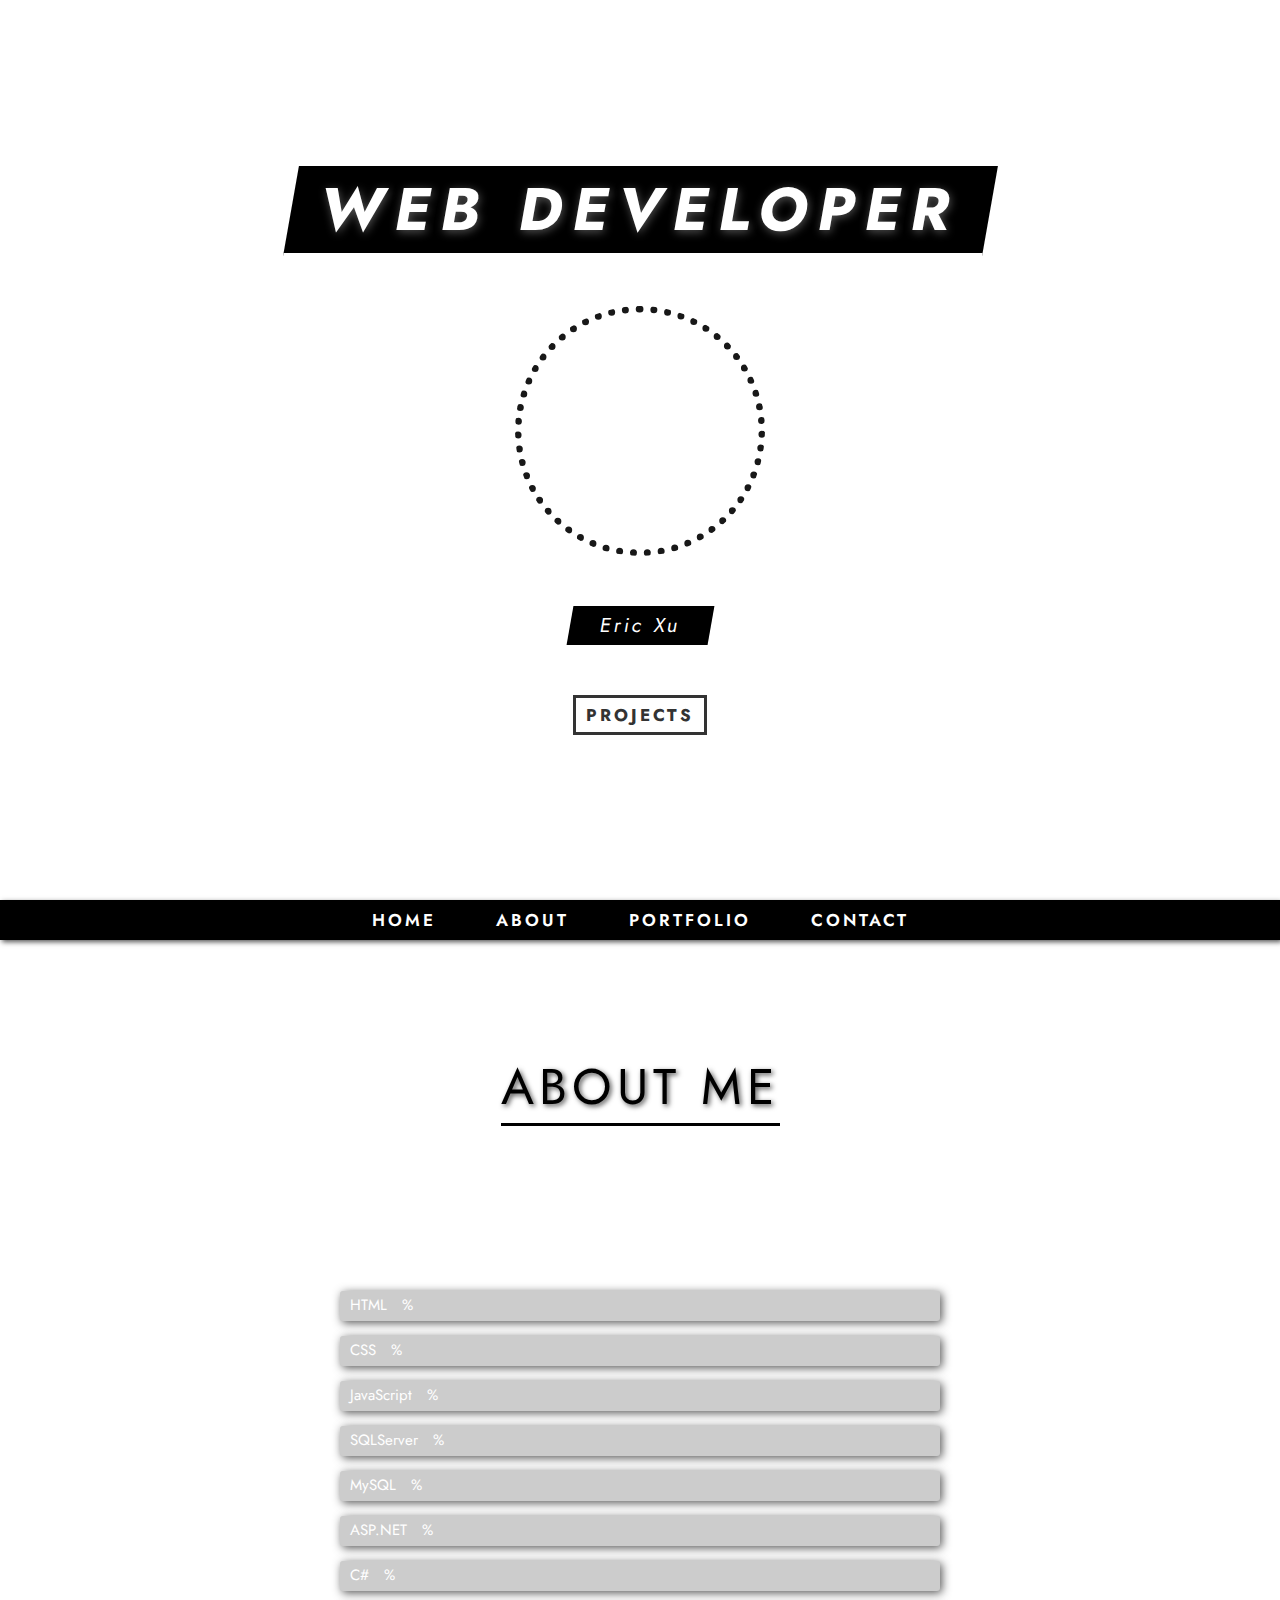
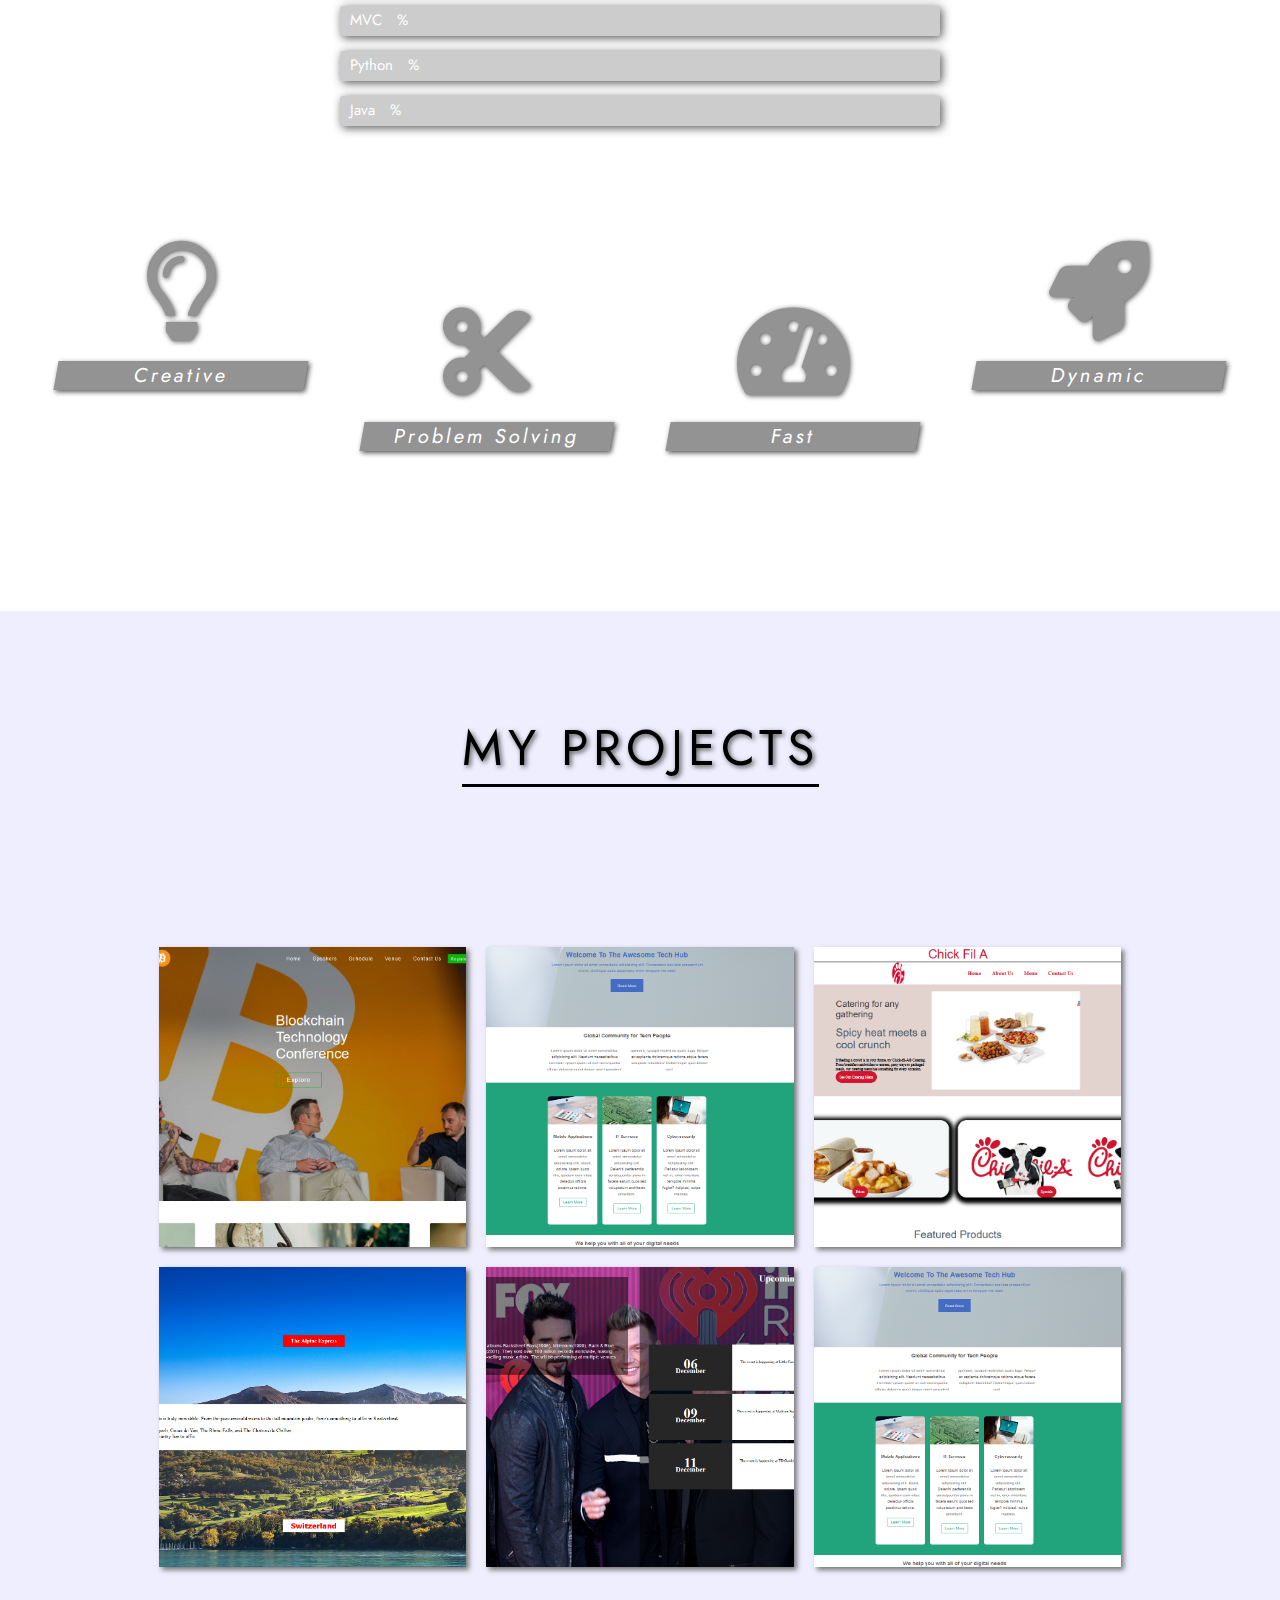
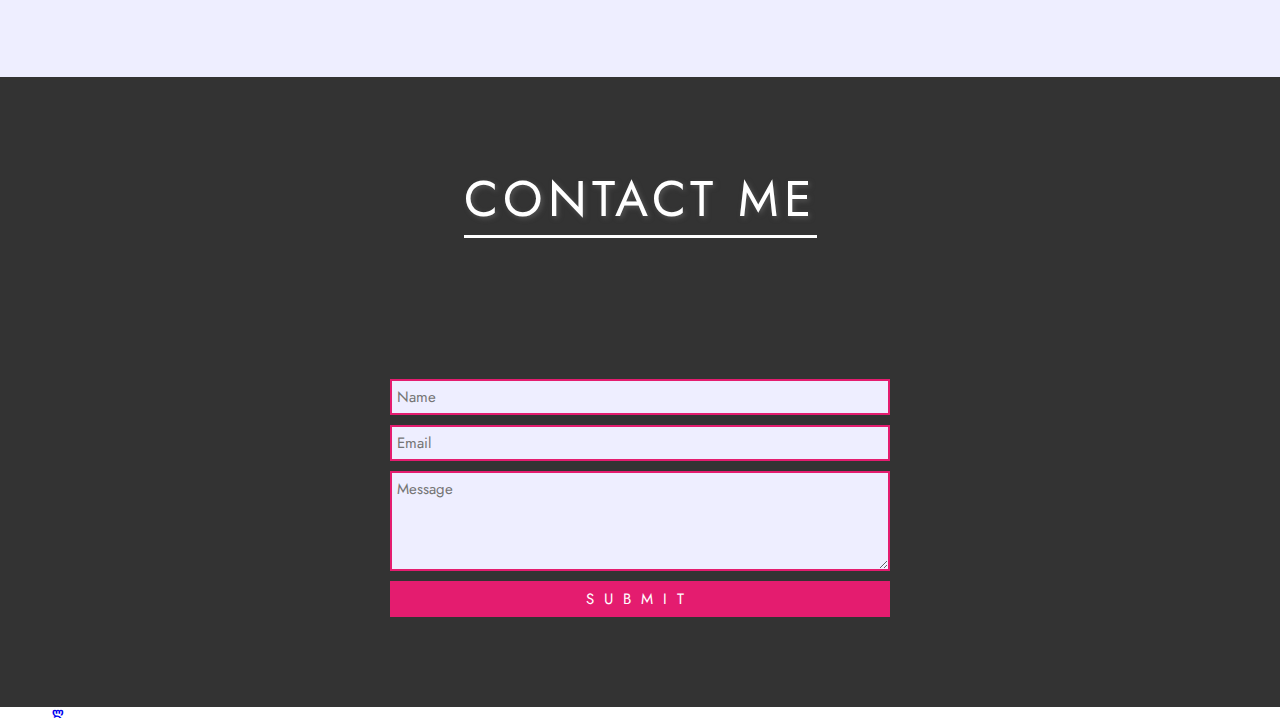
==== commit f073d22f: "Update index.html" ====
--- a/index.html
+++ b/index.html
@@ -92,28 +92,49 @@
 					</div>
 					<div class="progress-bar">
 						<p class="progress-text">
-							SASS
-							<span></span>%
-						</p>
-						<div class="progress-percent"></div>
-					</div>
-					<div class="progress-bar">
-						<p class="progress-text">
-							ReactJS
-							<span></span>%
-						</p>
-						<div class="progress-percent"></div>
-					</div>
-					<div class="progress-bar">
-						<p class="progress-text">
-							NodeJS
-							<span></span>%
-						</p>
-						<div class="progress-percent"></div>
-					</div>
-					<div class="progress-bar">
-						<p class="progress-text">
-							MongoDB
+							SQLServer
+							<span></span>%
+						</p>
+						<div class="progress-percent"></div>
+					</div>
+					<div class="progress-bar">
+						<p class="progress-text">
+							MySQL
+							<span></span>%
+						</p>
+						<div class="progress-percent"></div>
+					</div>
+					<div class="progress-bar">
+						<p class="progress-text">
+							ASP.NET
+							<span></span>%
+						</p>
+						<div class="progress-percent"></div>
+					</div>
+					<div class="progress-bar">
+						<p class="progress-text">
+							C#
+							<span></span>%
+						</p>
+						<div class="progress-percent"></div>
+					</div>
+					<div class="progress-bar">
+						<p class="progress-text">
+							MVC
+							<span></span>%
+						</p>
+						<div class="progress-percent"></div>
+					</div>
+					<div class="progress-bar">
+						<p class="progress-text">
+							Python
+							<span></span>%
+						</p>
+						<div class="progress-percent"></div>
+					</div>
+					<div class="progress-bar">
+						<p class="progress-text">
+							Java
 							<span></span>%
 						</p>
 						<div class="progress-percent"></div>
@@ -239,6 +260,7 @@
 			<!-- End of Section 4 -->
 
 			<!-- Section 5 -->
+			<!-- 
 			<footer class="section-5 center">
 				<div class="social-media">
 					<a href="#none" class="social-media-link">
@@ -255,9 +277,22 @@
 					</a>
 				</div>
 				<p class="copyright">
-					Copyright &copy; CodeAndCreate. All Rights Reserved
+					Copyright &copy; Eric Xu. All Rights Reserved
 				</p>
 			</footer>
+			-->
+			<div class="effect thurio">
+				<div class="buttons">
+				  <a href="#" class="fb" title="Join us on Facebook"><i class="fa fa-facebook" aria-hidden="true"></i></a>
+				  <a href="#" class="tw" title="Join us on Twitter"><i class="fa fa-twitter" aria-hidden="true"></i></a>
+				  <a href="#" class="g-plus" title="Join us on Google+"><i class="fa fa-google-plus" aria-hidden="true"></i></a>
+				  <a href="#" class="dribbble" title="Join us on Dribbble"><i class="fa fa-dribbble" aria-hidden="true"></i></a>
+				  <a href="#" class="vimeo" title="Join us on Vimeo"><i class="fa fa-vimeo" aria-hidden="true"></i></a>
+				<a href="#" class="pinterest" title="Join us on Pinterest"><i class="fa fa-pinterest-p" aria-hidden="true"></i></a>
+				  <a href="#" class="insta" title="Join us on Instagram"><i class="fa fa-instagram" aria-hidden="true"></i></a>
+				  <a href="#" class="in" title="Join us on Linked In"><i class="fa fa-linkedin" aria-hidden="true"></i></a>
+				</div>
+			</div>
 			<!-- End of Section 5 -->
 		</div>
 
--- a/main.css
+++ b/main.css
@@ -1,808 +1,502 @@
-@import url("https://fonts.googleapis.com/css2?family=Montserrat:wght@300;400;700&family=Open+Sans&family=Playfair+Display:ital,wght@0,600;0,700;1,600&family=Poppins:wght@100;200;300;400;500;600;700;800;900&family=Quicksand:wght@300;400;500;600;700&display=swap");
-
-:root {
-	/* colors */
-	--clr-accent-400: hsl(0, 53%, 58%);
-	--clr-accent-300: hsl(0, 79%, 72%);
-	--clr-accent-100: hsl(6, 100%, 94%);
-
-	--clr-neutral-100: hsl(0, 0%, 100%);
-	--clr-neutral-200: hsl(0, 6%, 94%);
-	--clr-neutral-300: hsl(0, 1%, 35%);
-	--clr-neutral-700: hsl(210, 11%, 15%);
-	--clr-neutral-900: hsl(0, 0%, 0%);
-
-	/* shadows */
-	--shadow-small: 0 1px 3px 0 rgba(0, 0, 0, 0.1),
-		0 1px 2px 0 rgba(0, 0, 0, 0.06);
-	--shadow-medium: 0 4px 6px -1px rgba(0, 0, 0, 0.1),
-		0 2px 4px -1px rgba(0, 0, 0, 0.06);
-	--shadow-large: 0 10px 15px -3px rgba(0, 0, 0, 0.1),
-		0 4px 6px -2px rgba(0, 0, 0, 0.05);
-
-	/* fonts */
-	--ff-primary: "Roboto", sans-serif;
-
-	--ff-body: var(--ff-primary);
-	--ff-heading: var(--ff-primary);
-
-	--fw-smaller: 300;
-	--fw-regular: 400;
-	--fw-semi-bold: 600;
-	--fw-bold: 700;
-
-	/* base font sizes */
-	--fs-300: 0.8125rem;
-	--fs-400: 0.875rem;
-	--fs-500: 0.955rem;
-	--fs-600: 1rem;
-	--fs-650: 1.5rem;
-	--fs-700: 2rem;
-	--fs-800: 2.5rem;
-	--fs-900: 3.5rem;
-
-	--fs-body: var(--fs-400);
-	--fs-logo: var(--fs-700);
-	--fs-primary-heading: var(--fs-800);
-	--fs-secondary-heading: var(--fs-700);
-	--fs-nav: var(--fs-600);
-	--fs-button: var(--fs-600);
-
-	/* other sizing - padding */
-	--size-100: 0.25rem;
-	--size-200: 0.5rem;
-	--size-300: 0.75rem;
-	--size-400: 1rem;
-	--size-500: 1.5rem;
-	--size-600: 2rem;
-	--size-700: 3rem;
-	--size-800: 4rem;
-	--size-900: 5rem;
-}
-
-@media (min-width: 48em) {
-	:root {
-		--fs-body: var(--fs-500);
-		--fs-primary-heading: var(--fs-900);
-	}
-}
-
-/* Box sizing rules */
-*,
-*::before,
-*::after {
-	box-sizing: border-box;
-}
-
+/* Reset and Common Styles */
 * {
 	margin: 0;
 	padding: 0;
-	font: inherit;
-}
-
-/* remove list styles */
-ul[role="list"],
-ol[role="list"] {
-	list-style: none;
-}
-
-html:focus-within {
+	outline: none;
+	box-sizing: border-box;
+	text-decoration: none;
+	list-style-type: none;
+	font-family: "Jost", sans-serif;
+	font-weight: 400;
+}
+
+html {
+	font-size: 62.5%;
 	scroll-behavior: smooth;
 }
 
-html,
-body {
-	height: 100%;
-}
-
-a {
-	text-decoration: none;
-	transition-timing-function: ease-in-out;
-	-ms-transition-timing-function: ease-in-out;
-	-moz-transition-timing-function: ease-in-out;
-	-webkit-transition-timing-function: ease-in-out;
-	-o-transition-timing-function: ease-in-out;
-	transition-duration: 0.2s;
-	-ms-transition-duration: 0.2s;
-	-moz-transition-duration: 0.2s;
-	-moz-transition-duration: 0.2s;
-	-webkit-transition-duration: 0.2s;
-	-o-transition-duration: 0.2s;
-}
-
-/* Set core body defaults */
-body {
-	text-rendering: optimizeSpeed;
-	line-height: 1.5;
-}
-
-/* Link elements that don't have a class get default styles */
-a:not([class]) {
-	text-decoration-skip-ink: auto;
-}
-
-img,
-picture,
-svg {
-	max-width: 100%;
-	display: block;
-}
-
-/* removes all animations, transitions and smooth scroll for poeple who prefer not to see them */
-@media (prefers-reduced-motion: reduce) {
-	html:focus-within {
-		scroll-behavior: auto;
-	}
-
-	*,
-	*::before,
-	*::after {
-		animation-duration: 0.01ms !important;
-		animation-iteration-count: 1 !important;
-		transition-duration: 0.01ms !important;
-		scroll-behavior: auto !important;
-	}
-}
-
-/* general styling */
-body {
-	font-size: var(--ff-body);
-	font-family: var(--ff-body);
-	color: var(--clr-neutral-900);
-}
-
-p:not([class]) {
-	opacity: 0.7;
-	font-size: var(--fs-650);
-}
-
-/* button */
-.button {
-	display: inline-flex;
-	cursor: pointer;
-	text-decoration: none;
-	border: 0;
-	border-radius: 3px;
-	padding: 2em 3em;
-	font-weight: var(--fw-bold);
-	font-size: var(--fs-button);
-	line-height: 1;
-	color: var(--clr-neutral-100);
-	background-color: var(--clr-accent-300);
-}
-
-.button[data-type="inverted"] {
-	background-color: var(--clr-neutral-700);
-	color: var(--clr-neutral-100);
-}
-
-/* rows and columns */
-
-.row {
-	margin: 7rem 0;
-	padding: 8px;
-}
-
-.row > .column {
-	padding: 0.8rem;
-}
-
-.column {
-	float: left;
-	width: 25%;
-}
-
-.row:after {
-	content: "";
-	display: table;
-	clear: both;
-}
-
-@media screen and (max-width: 48em) {
-	.column {
-		width: 50%;
-	}
-}
-
-@media screen and (max-width: 32em) {
-	.column {
-		width: 100%;
-	}
-}
-
-/* navigation menu */
-
-.header {
+.center {
+	display: flex;
+	justify-content: center;
+	align-items: center;
+}
+
+.section-heading {
+	font-size: 5rem;
+	color: #000000;
+	text-transform: uppercase;
+	letter-spacing: 0.5rem;
+	margin-bottom: 15rem;
+	border-bottom: 0.3rem solid #000000;
+	text-shadow: 0.2rem 0.2rem 0.5rem #555;
+}
+/* End of Reset and Common Styles */
+
+/* Section 1 */
+.section-1 {
+	width: 100%;
+	height: 100vh;
+	background: linear-gradient(
+			rgba(255, 255, 255, 0.2),
+			rgba(255, 255, 255, 0.3)
+		),
+		url(images/bg.jpg) center no-repeat;
+	background-size: cover;
+	flex-direction: column;
+}
+
+.section-1-heading {
+	font-size: 6rem;
+	font-weight: 700;
+	color: #fff;
+	background-color: #000000;
+	padding: 0 3rem;
+	margin-bottom: 5rem;
+	text-transform: uppercase;
+	letter-spacing: 1rem;
+	border-bottom: 0.3rem solid #fff;
+	text-shadow: 0.2rem 0.2rem 1rem #555;
+	transform: skew(-10deg);
+}
+
+.person-img {
+	width: 25rem;
+	height: 25rem;
+	object-fit: cover;
+	/* object-fit: cover; */
+	border-radius: 50%;
+	border: 0.7rem dotted #000000;
+	background-color: rgba(255, 255, 255, 0.7);
+	padding: 0.5rem;
+	opacity: 0.9;
+}
+
+.person-name {
+	font-size: 2rem;
+	color: #fff;
+	background-color: #000000;
+	margin: 5rem 0;
+	padding: 0.5rem 3rem;
+	letter-spacing: 0.3rem;
+	transform: skew(-10deg);
+}
+
+.section-1-btn {
+	font-size: 1.7rem;
+	font-weight: 700;
+	color: #333;
+	background-color: #fff;
+	border: 0.3rem solid #333;
+	padding: 0.5rem 1rem;
+	text-transform: uppercase;
+	letter-spacing: 0.3rem;
+}
+/* End of Section 1 */
+
+/* Navbar */
+.navbar {
+	width: 100%;
+	height: 4rem;
+	background-color: #000000;
+	box-shadow: 0.2rem 0.2rem 0.5rem #555;
+	position: absolute;
+	z-index: 300;
+}
+
+.sticky {
 	position: fixed;
 	top: 0;
-	left: 0;
-	z-index: 100;
-	width: 100%;
-	height: auto;
-	margin: 0 auto;
-	/* transition: all 0.3s ease; */
-}
-
-.on-scroll {
-	color: var(--clr-neutral-100);
-	background: var(--clr-neutral-200);
-	box-shadow: var(--shadow-medium);
-}
-
-.navbar {
+}
+
+.navbar-link {
+	font-size: 1.7rem;
+	font-weight: 600;
+	color: #fff;
+	margin: 0 3rem;
+	letter-spacing: 0.3rem;
+	text-transform: uppercase;
+	position: relative;
+	transition: color 0.2s;
+}
+
+.change.navbar-link {
+	color: #fff;
+}
+
+.navbar-link:hover {
+	color: #fff;
+}
+
+.navbar-link::before {
+	content: "";
+	width: 0;
+	height: 0.2rem;
+	background-color: #fff;
+	position: absolute;
+	right: -15%;
+	bottom: -0.3rem;
+	transition: width 0.2s;
+}
+
+.change.navbar-link::before {
+	width: 130%;
+}
+
+.navbar-link:hover::before {
+	width: 130%;
+}
+/* End of Navbar */
+
+/* Section 2 */
+.section-2 {
+	width: 100%;
+	height: 100%;
+	padding: 15rem 0 10rem 0;
+	background-color: #fff;
 	display: flex;
-	flex-direction: row;
+	flex-direction: column;
 	align-items: center;
-	justify-content: space-between;
-	column-gap: 1rem;
-	width: 100%;
-	height: 4.25rem;
-	margin: 0 auto;
-}
-
-.brand {
-	font-family: inherit;
+}
+
+.progress-bars-wrapper {
+	margin-bottom: 10rem;
+}
+
+.progress-bar {
+	width: 60rem;
+	height: 3rem;
+	background-color: #ccc;
+	margin: 1.5rem 0;
+	border-radius: 0.3rem;
+	box-shadow: 0.2rem 0.2rem 1rem #555;
+	position: relative;
+}
+
+.progress-text {
+	position: absolute;
+	left: 1rem;
 	font-size: 1.5rem;
-	font-weight: var(--fw-bold);
-	line-height: 1;
-	letter-spacing: -1px;
-	color: var(--clr-neutral-700);
-	text-transform: uppercase;
-}
-
-.menu {
-	position: fixed;
-	top: -100%;
-	left: 0;
-	width: 100%;
-	height: auto;
-	padding: 4rem 0 3rem;
-	overflow: hidden;
-	/* background: var(--clr-accent-300); */
-	background: var(--clr-neutral-100);
-	box-shadow: var(--shadow-medium);
-	/* transition: all 0.4s ease-in-out; */
-}
-
-.active {
-	top: 0;
-	width: 100%;
-	height: auto;
-}
-
-.menu-inner {
+	color: #fff;
+}
+
+.progress-text span {
+	margin: 0 0.5rem;
+	font-size: 1.8rem;
+	font-weight: 700;
+}
+
+.progress-percent {
+	width: 0;
+	height: 100%;
+	background-color: #e41c6f;
+	border-radius: 0.3rem;
+	transition: width 0.5s 0.5s ease-in-out;
+}
+
+.services {
+	width: 100%;
+	height: 30vh;
+	display: flex;
+	justify-content: space-evenly;
+	align-items: center;
+}
+
+.service {
+	text-align: center;
+}
+
+.service:first-child,
+.service:last-child {
+	align-self: flex-start;
+}
+
+.service i {
+	font-size: 10rem;
+	color: #939393;
+	margin-bottom: 2rem;
+	text-shadow: 0.1rem 0.1rem 0.5rem #555;
+}
+
+.service h2 {
+	font-size: 2rem;
+	color: #fff;
+	background-color: #939393;
+	width: 25rem;
+	letter-spacing: 0.3rem;
+	transform: skew(-10deg);
+	box-shadow: 0.2rem 0.2rem 0.5rem #555;
+}
+/* End of Section 2 */
+
+/* Section 3 */
+.section-3 {
+	width: 100%;
+	height: 100%;
+	padding: 10rem 0;
+	background-color: #eef;
+	display: flex;
+	flex-direction: column;
+	align-items: center;
+}
+
+.projects-wrapper {
+	width: 80%;
+	flex-wrap: wrap;
+}
+
+.project {
+	width: 30%;
 	display: flex;
 	flex-direction: column;
 	justify-content: center;
 	align-items: center;
-	row-gap: 1.25rem;
-}
-
-.menu-link {
-	font-family: inherit;
-	font-size: 1rem;
+	margin: 1rem;
+	background-color: #fff;
+	box-shadow: 0.3rem 0.3rem 0.5rem #777;
+	position: relative;
+	overflow: hidden;
+	transition: box-shadow 0.5s;
+}
+
+.project img {
+	width: 100%;
+	height: 300px;
+	object-fit: cover;
+}
+
+.project:hover {
+	box-shadow: 1rem 1rem 1rem #777;
+}
+
+.project-text {
+	text-align: center;
+	letter-spacing: 0.1rem;
+	position: absolute;
+	top: -10rem;
+	z-index: 10;
+	transition: top 0.3s;
+}
+
+.project:hover .project-text {
+	top: 5rem;
+	transition: top 0.3s 0.3s;
+}
+
+.project-name {
+	font-size: 3rem;
+	font-weight: 700;
+	color: #333;
+	text-transform: capitalize;
+}
+
+.project-technologies {
+	font-size: 1.8rem;
+	color: #333;
+}
+
+.project-img {
+	width: 40rem;
+	transition: opacity 0.3s;
+}
+
+.project:hover .project-img {
+	opacity: 0.2;
+}
+
+.project-link {
+	font-size: 2rem;
 	font-weight: 500;
-	line-height: 1;
-	color: var(--clr-neutral-700);
-	/* text-transform: uppercase; */
-	/* transition: all 0.3s ease; */
-}
-
-.menu-link:hover {
-	color: var(--clr-accent-300);
-	/* transition: 0.3s; */
-}
-
-.display-sm-none {
-	display: none;
-}
-
-@media (min-width: 48em) {
-	.menu {
-		position: relative;
-		top: 0;
-		width: auto;
+	color: #333;
+	letter-spacing: 0.1rem;
+	border: 0.3rem solid #333;
+	padding: 0 1rem;
+	background-color: #fff;
+	position: absolute;
+	bottom: -5rem;
+	transition: bottom 0.3s;
+}
+
+.project:hover .project-link {
+	bottom: 5rem;
+	transition: bottom 0.3s 0.3s;
+}
+/* End of Section 3 */
+
+/* Section 4 */
+.section-4 {
+	width: 100%;
+	height: 70vh;
+	background-color: #333;
+	display: flex;
+	flex-direction: column;
+	align-items: center;
+	justify-content: space-evenly;
+}
+
+.section-4-heading {
+	color: #fff;
+	box-shadow: none;
+	border-color: #fff;
+	margin-bottom: 5rem;
+}
+
+.contact-form {
+	width: 50rem;
+	flex-direction: column;
+}
+
+.contact-form input,
+.contact-form textarea {
+	width: 100%;
+	padding: 0.5rem;
+	margin: 0.5rem 0;
+	background-color: #eef;
+	font-size: 1.5rem;
+	border: 0.2rem solid #e41c6f;
+	color: #555;
+}
+
+.contact-form textarea {
+	height: 10rem;
+	max-height: 15rem;
+	max-width: 100%;
+}
+
+.contact-form .contact-form-btn {
+	background-color: #e41c6f;
+	color: #fff;
+	text-transform: uppercase;
+	letter-spacing: 1rem;
+	cursor: pointer;
+}
+/* End of Section 4 */
+
+/* Section 5 */
+.section-5 {
+	width: 100%;
+	height: 30vh;
+	background-color: #222;
+	flex-direction: column;
+}
+
+.social-media {
+	margin-bottom: 5rem;
+}
+
+.social-media-link {
+	margin: 0 2rem;
+	padding: 0.7rem;
+	background-color: #e41c6f;
+	border-radius: 0.5rem;
+	display: inline-block;
+}
+
+.social-media-link i {
+	font-size: 3rem;
+	color: #fff;
+}
+
+.copyright {
+	color: #aaa;
+	font-size: 2rem;
+	letter-spacing: 0.2rem;
+	font-weight: 300;
+	text-align: center;
+}
+/* End of Section 5 */
+
+/* Responsive */
+@media (max-width: 1200px) {
+	.services {
 		height: auto;
-		padding: 0rem;
-		margin-left: auto;
-		background: none;
-		box-shadow: none;
-	}
-
-	.menu-inner {
-		display: flex;
-		flex-direction: row;
-		column-gap: 2rem;
-		margin: 0 auto;
-	}
-
-	.menu-link {
-		color: var(--clr-neutral-900);
-	}
-
-	.button {
-		display: inline-block;
-		font-family: inherit;
-		font-size: var(--fs-button);
-		font-weight: var(--fw-bold);
-		line-height: 1;
-		user-select: none;
+		flex-wrap: wrap;
+	}
+
+	.service {
+		margin: 3rem 2rem;
+	}
+
+	.section-4 {
+		height: 80vh;
+	}
+}
+
+@media (max-width: 800px) {
+	.section-1-heading {
+		font-size: 4rem;
+	}
+
+	.progress-bar {
+		width: 50rem;
+	}
+}
+
+@media (max-width: 768px) {
+	.project {
+		width: 100%;
+	}
+}
+
+@media (max-width: 600px) {
+	.section-1-heading {
+		font-size: 3rem;
+	}
+
+	.navbar-link {
+		margin: 0 2rem;
+		font-size: 1.5rem;
+	}
+
+	.section-2 {
+		padding: 10rem;
+	}
+
+	.section-2-heading {
+		margin-bottom: 10rem;
+	}
+
+	.progress-bar {
+		width: 45rem;
+	}
+
+	.project-img {
+		width: 100%;
+	}
+
+	.contact-form {
+		width: 40rem;
+	}
+
+	.copyright {
+		width: 70%;
+	}
+}
+
+@media (max-width: 500px) {
+	html {
+		font-size: 55%;
+	}
+}
+
+@media (max-width: 450px) {
+	html {
+		font-size: 45%;
+	}
+
+	.section-1-heading {
+		font-size: 2.5rem;
+	}
+
+	.navbar-link {
+		margin: 0 1.5rem;
+	}
+
+	.section-2-heading {
 		text-align: center;
-		padding: 1em 1.3em;
-		text-transform: capitalize;
-		color: var(--clr-neutral-100);
-		background-color: var(--clr-accent-300);
-		box-shadow: var(--shadow-medium);
-		/* transition: all 0.3s ease-in-out; */
-	}
-}
-
-.hamburger {
-	position: relative;
-	display: block;
-	cursor: pointer;
-	user-select: none;
-	/* order: -1; */
-	z-index: 10;
-	width: 1.75rem;
-	height: 1rem;
-	border: none;
-	outline: none;
-	background: none;
-	visibility: visible;
-	transform: rotate(0deg);
-	/* transition: 0.35s ease; */
-}
-
-.line {
-	position: absolute;
-	display: block;
-	right: 0;
-	width: 100%;
-	height: 3px;
-	border: none;
-	outline: none;
-	opacity: 1;
-	transform: rotate(0deg);
-	background-color: var(--clr-neutral-700);
-	/* transition: 0.3s ease-in-out; */
-}
-
-.line:nth-child(1) {
-	top: 0px;
-}
-.line:nth-child(2) {
-	top: 0.5rem;
-}
-.line:nth-child(3) {
-	top: 1rem;
-}
-
-.hamburger.active .line:nth-child(1) {
-	background-color: var(--clr-neutral-700);
-	top: 0.5rem;
-	transform: rotate(135deg);
-}
-.hamburger.active .line:nth-child(2) {
-	right: -1.5rem;
-	opacity: 0;
-	visibility: hidden;
-}
-.hamburger.active .line:nth-child(3) {
-	background-color: var(--clr-neutral-700);
-	top: 0.5rem;
-	transform: rotate(-135deg);
-}
-
-@media (min-width: 48em) {
-	.hamburger {
-		display: none;
-		visibility: hidden;
-	}
-}
-
-/* Portfolio */
-.portfolio--content {
-	display: -webkit-box;
-	display: -ms-flexbox;
-	display: flex;
-	-webkit-box-pack: center;
-	-ms-flex-pack: center;
-	justify-content: center;
-	-ms-flex-wrap: wrap;
-	flex-wrap: wrap;
-}
-
-.portfolio--content .item {
-	-ms-flex-preferred-size: 50%;
-	flex-basis: 50%;
-	position: relative;
-	-webkit-transition: all 0.8s ease-in-out;
-	transition: all 0.8s ease-in-out;
-}
-
-.portfolio--content .item h3 {
-	font-weight: 700;
-	text-transform: uppercase;
-	position: absolute;
-	top: 50%;
-	left: 50%;
-	text-align: center;
-	-webkit-transform: translate(-50%, -50%);
-	transform: translate(-50%, -50%);
-	opacity: 0;
-	-webkit-transition: all 0.8s ease-in-out;
-	transition: all 0.8s ease-in-out;
-}
-
-.portfolio--content .item img {
-	-ms-flex-negative: 0;
-	flex-shrink: 0;
-	min-width: 100%;
-	min-height: 100%;
-}
-
-.portfolio--content .item:hover > h3 {
-	color: #fff;
-	opacity: 1;
-}
-
-.portfolio--content .item:hover > img {
-	opacity: 0.3;
-}
-
-/* end Portfolio */
-
-/* footer */
-
-footer {
-	padding-top: 5rem;
-	padding-bottom: 3rem;
-}
-
-.primary-footer-wrapper {
-	display: grid;
-	gap: var(--size-700);
-	grid-template-areas: "nav" "links" "form";
-	margin-bottom: 2rem;
-}
-
-.primary-footer-wrapper a {
-	color: var(--clr-neutral-100);
-	line-height: 1.5em;
-}
-
-.primary-footer-wrapper a:is(:hover, :focus) {
-	color: var(--clr-accent-300);
-}
-
-.footer-heading::after {
-	content: "";
-	display: block;
-	height: 3px;
-	width: 40px;
-	background: var(--clr-neutral-100);
-	margin-top: 20px;
-}
-
-.footer-links {
-	margin: 0;
-	padding: 0;
-	margin-top: 3rem;
-}
-
-.form-inline {
-	display: block;
-	position: relative;
-	margin-top: 1rem;
-	width: 100%;
-}
-
-@media (min-width: 48em) {
-	.primary-footer-wrapper {
-		grid-template-areas: "nav links form";
-	}
-
-	.primary-footer-nav {
-		align-items: flex-start;
-		justify-content: space-between;
-		gap: var(--size-700);
-	}
-
-	input:where([type="text"], [type="email"]) {
-		padding: 0 var(--size-900) 0 var(--size-400);
-	}
-}
-
-.primary-footer-nav {
-	grid-area: nav;
-	/* gap: clamp(var(--size-200), 30vw, var(--size-900)); */
-}
-
-.primary-page-links {
-	grid-area: links;
-}
-
-.primary-footer-form {
-	grid-area: form;
-	display: grid;
-	align-content: space-between;
-}
-
-.primary-footer form {
-	display: flex;
-	gap: var(--size-200);
-}
-
-input:where([type="text"], [type="email"]) {
-	border: medium none;
-	border-radius: 0.25rem;
-	display: block;
-	font-size: 1rem;
-	font-weight: var(--fw-regular);
-	height: 4rem;
-	width: 100%;
-	padding: 0 var(--size-700) 0 var(--size-400);
-}
-
-.subscribe {
-	border: none;
-	background-color: transparent;
-	border-radius: 0 var(--fs-500) var(--fs-500) 0;
-	display: block;
-	position: absolute;
-	cursor: pointer;
-	height: 4rem;
-	padding: 0;
-	right: 0;
-	top: 0;
-	width: 4rem;
-}
-
-.subscribe i {
-	transition: all 0.3s ease 0s;
-}
-
-@media (max-width: 48em) {
-	.primary-footer-wrapper > * {
-		margin-inline: auto;
-	}
-
-	.subscribe {
-		right: 0;
-	}
-}
-
-.primary-footer-wrapper > * {
-	margin-inline: auto;
-}
-
-/* footer navigation */
-
-.footer-nav {
-	gap: clamp(var(--size-200), 30vw, var(--size-900));
-}
-
-.footer-form {
-	margin-top: 3rem;
-}
-
-/* socials */
-
-.social {
-	display: flex;
-	gap: var(--size-400);
-}
-
-.icon {
-	width: var(--size-600);
-	fill: var(--clr-neutral-100);
-	transition: 0.2s;
-}
-
-.social a:is(:hover, :focus-within) .icon {
-	fill: var(--clr-accent-400);
-}
-
-@media (min-width: 48em) {
-	.social {
-		display: flex;
-		gap: var(--size-600);
-	}
-	.social-icon {
-		width: var(--size-500);
-	}
-}
-
-/* cta */
-
-/* Utility classes */
-.text-accent-400 {
-	color: var(--clr-accent-400);
-}
-.text-accent-300 {
-	color: var(--clr-accent-300);
-}
-.text-accent-100 {
-	color: var(--clr-accent-100);
-}
-.text-neutral-900 {
-	color: var(--clr-neutral-900);
-}
-.text-neutral-100 {
-	color: var(--clr-neutral-100);
-}
-
-.bg-accent-400 {
-	background-color: var(--clr-accent-400);
-}
-.bg-accent-300 {
-	background-color: var(--clr-accent-300);
-}
-.bg-accent-100 {
-	background-color: var(--clr-accent-100);
-}
-.bg-neutral-900 {
-	background: var(--clr-neutral-900);
-}
-.bg-neutral-700 {
-	background-color: var(--clr-neutral-700);
-}
-.bg-neutral-200 {
-	background-color: var(--clr-neutral-200);
-}
-
-.fw-bold {
-	font-weight: var(--fw-bold);
-}
-.fw-semi-bold {
-	font-weight: var(--fw-semi-bold);
-}
-.fw-regular {
-	font-weight: var(--fw-regular);
-}
-.fw-smaller {
-	font-weight: var(--fw-smaller);
-}
-
-/* create the fonts classes */
-.fs-primary-heading {
-	font-size: var(--fs-primary-heading);
-}
-.fs-secondary-heading {
-	font-size: var(--fs-secondary-heading);
-}
-.fs-300 {
-	font-size: var(--fs-300);
-}
-.fs-400 {
-	font-size: var(--fs-400);
-}
-.fs-500 {
-	font-size: var(--fs-500);
-}
-.fs-600 {
-	font-size: var(--fs-600);
-}
-.fs-700 {
-	font-size: var(--fs-700);
-}
-.fs-800 {
-	font-size: var(--fs-800);
-}
-.fs-900 {
-	font-size: var(--size-900);
-}
-
-/* create the padding classes */
-.padding-block-900 {
-	padding: var(--size-900);
-}
-.padding-block-800 {
-	padding: var(--size-800);
-}
-
-.container {
-	--max-width: 1100px;
-	--padding: 1rem;
-
-	width: min(var(--max-width), 100% - (var(--padding) * 2));
-	margin-inline: auto;
-}
-
-:where(.flow :not(:last-child)) {
-	margin-top: var(--flow-spacer, 3em);
-}
-
-.even-columns {
-	display: grid;
-	gap: 1rem;
-}
-
-/*  
-@media (min-width: 50em) {
-	.display-md-inline-flex {
-		display: inline-flex;
-	}
-}
-*/
-
-@media (min-width: 48em) {
-	.even-columns {
-		grid-auto-flow: column;
-		grid-auto-columns: 1fr;
-	}
-}
-
-.vertical-align-center {
-	align-items: center;
-}
-
-@media (min-width: 48em) {
-	.justify-self-end-md {
-		justify-self: end;
-	}
-}
-
-/* Contact Page */
-
-/* Styling the Form (Color, Padding, Shadow) */
-.contact {
-	/* background-color: #fff; */
-	max-width: 1100px;
-	margin: 50px auto;
-	padding: 30px 20px;
-	/* box-shadow: 2px 5px 10px rgba(0, 0, 0, 0.5); */
-}
-
-h1 {
-	color: #fff;
-}
-
-/* Styling form-control Class */
-.form-control {
-	text-align: left;
-	margin-bottom: 25px;
-}
-
-/* Styling form-control Label */
-.form-control label {
-	display: block;
-	margin-bottom: 10px;
-}
-
-/* Styling form-control input,
-        select, textarea */
-.form-control input,
-.form-control select,
-.form-control textarea {
-	border: 1px solid #777;
-	border-radius: 2px;
-	font-family: inherit;
-	padding: 10px;
-	display: block;
-	width: 95%;
-}
-
-/* Styling form-control Radio
-        button and Checkbox */
-.form-control input[type="radio"],
-.form-control input[type="checkbox"] {
-	display: inline-block;
-	width: auto;
-}
-
-/* Styling Button */
-.submit-btn {
-	color: #fff;
-	background-color: navy;
-	border: 1px solid #777;
-	border-radius: 2px;
-	font-family: inherit;
-	font-size: 21px;
-	display: block;
-	width: 100%;
-	margin-top: 50px;
-	margin-bottom: 20px;
-	padding: 1em 2em;
-}
+	}
+
+	.progress-bar {
+		width: 40rem;
+	}
+}
+/* End of Responsive */
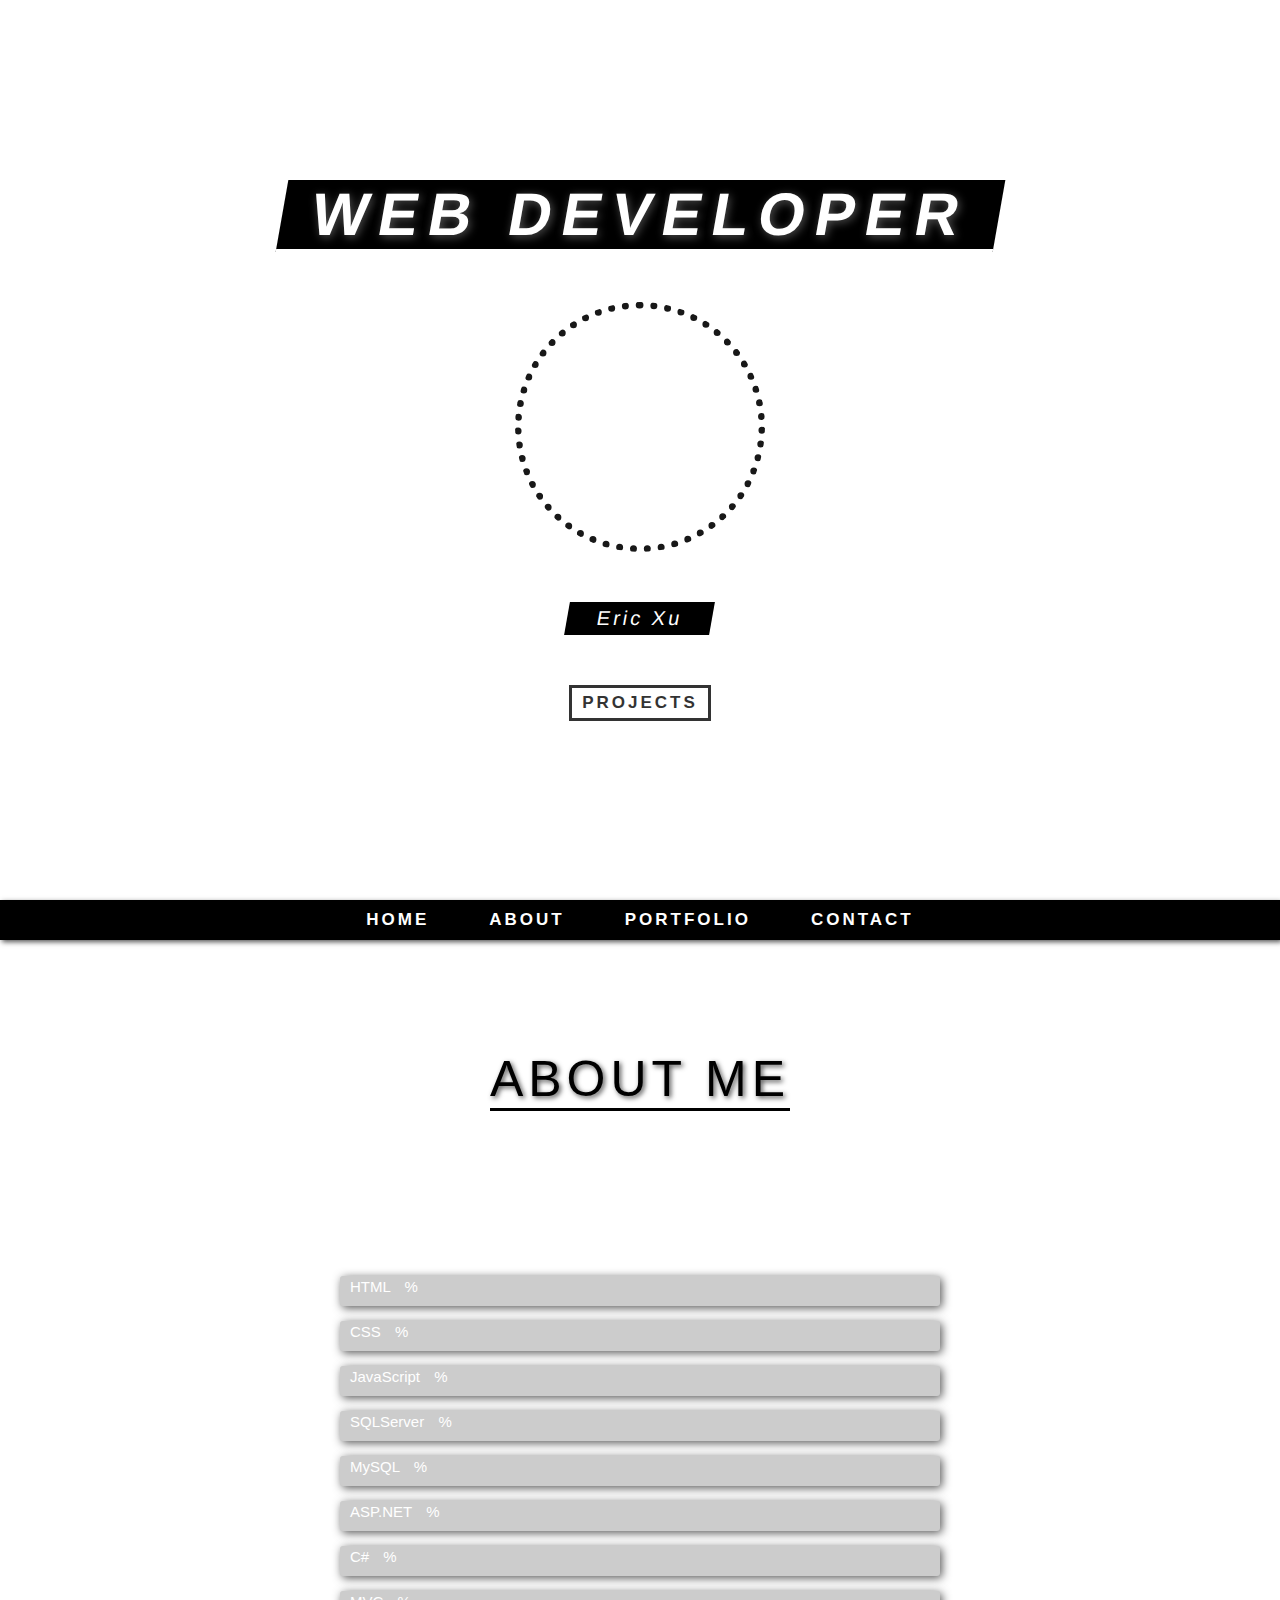
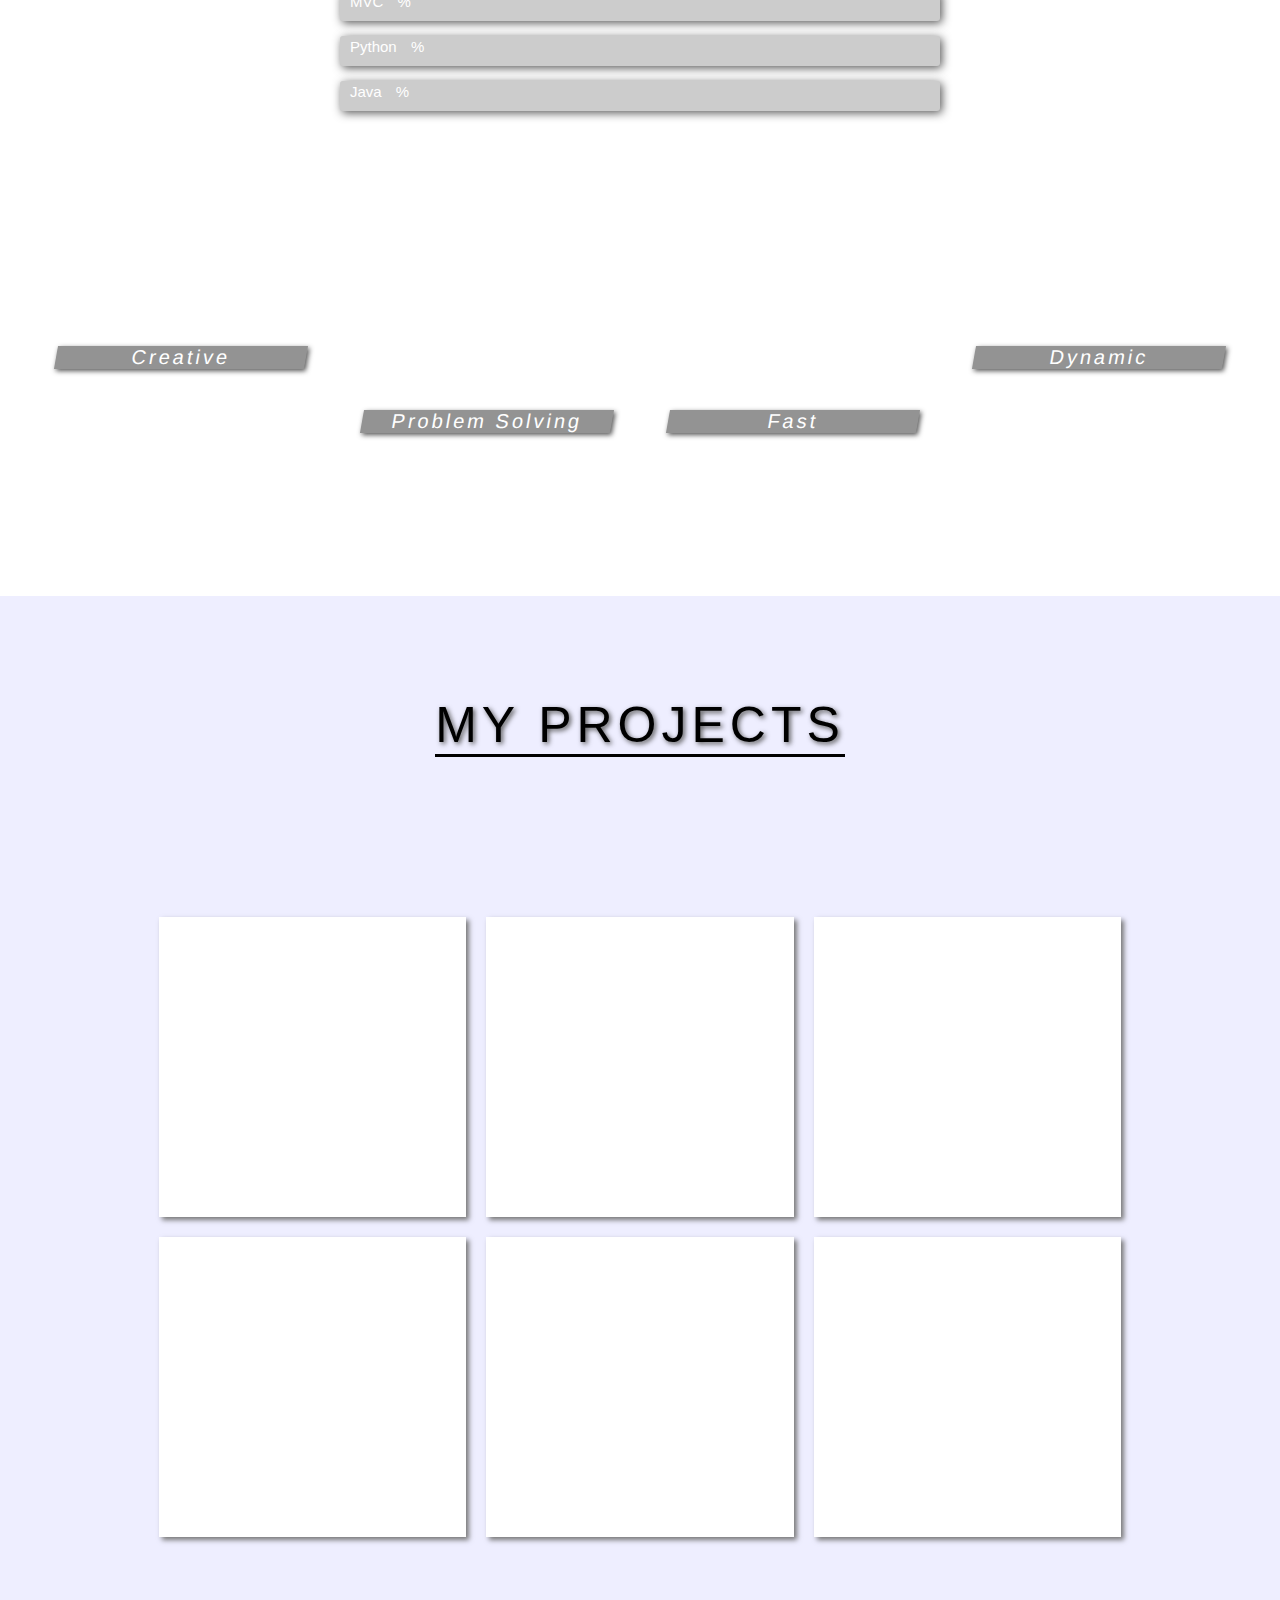
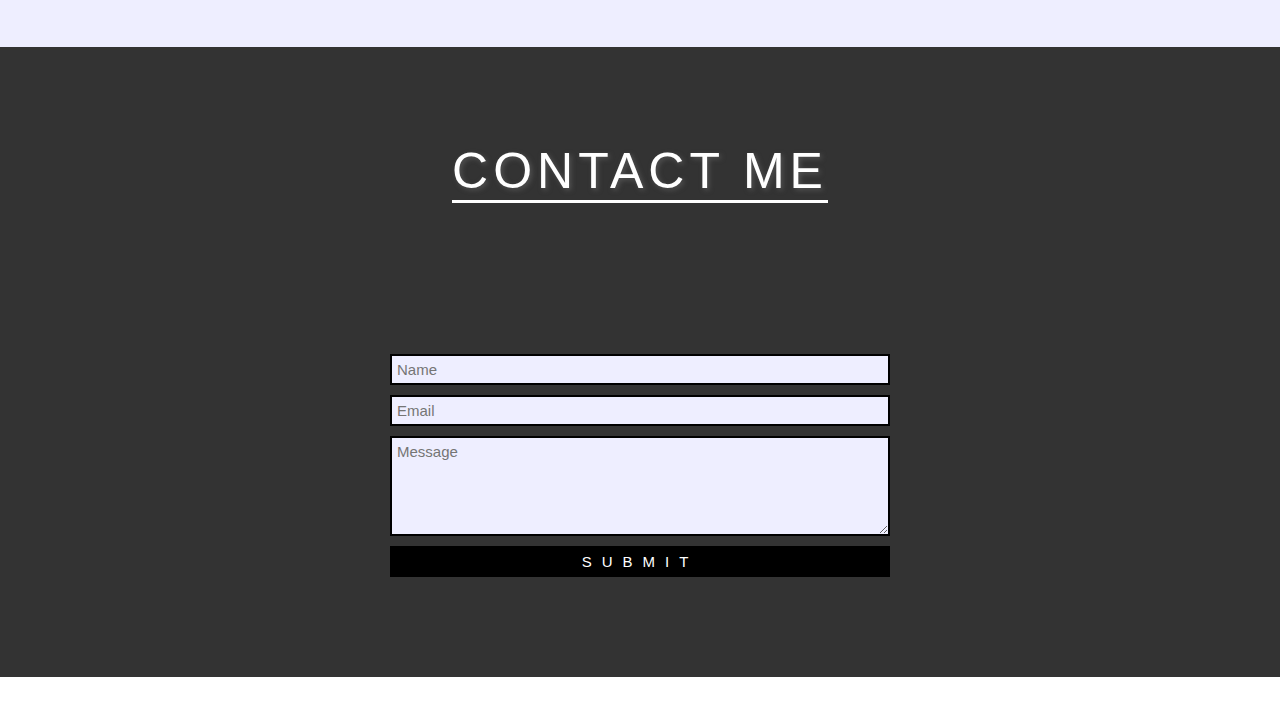
==== commit 80bfdbf9: "Update index.html" ====
--- a/index.html
+++ b/index.html
@@ -296,6 +296,6 @@
 			<!-- End of Section 5 -->
 		</div>
 
-		<script src="script.js"></script>
+		<script src="app.js"></script>
 	</body>
 </html>
--- a/main.css
+++ b/main.css
@@ -352,7 +352,7 @@
 	margin: 0.5rem 0;
 	background-color: #eef;
 	font-size: 1.5rem;
-	border: 0.2rem solid #e41c6f;
+	border: 0.2rem solid #000000;
 	color: #555;
 }
 
@@ -363,7 +363,7 @@
 }
 
 .contact-form .contact-form-btn {
-	background-color: #e41c6f;
+	background-color: #000000;
 	color: #fff;
 	text-transform: uppercase;
 	letter-spacing: 1rem;
@@ -386,7 +386,7 @@
 .social-media-link {
 	margin: 0 2rem;
 	padding: 0.7rem;
-	background-color: #e41c6f;
+	background-color: #000000;
 	border-radius: 0.5rem;
 	display: inline-block;
 }
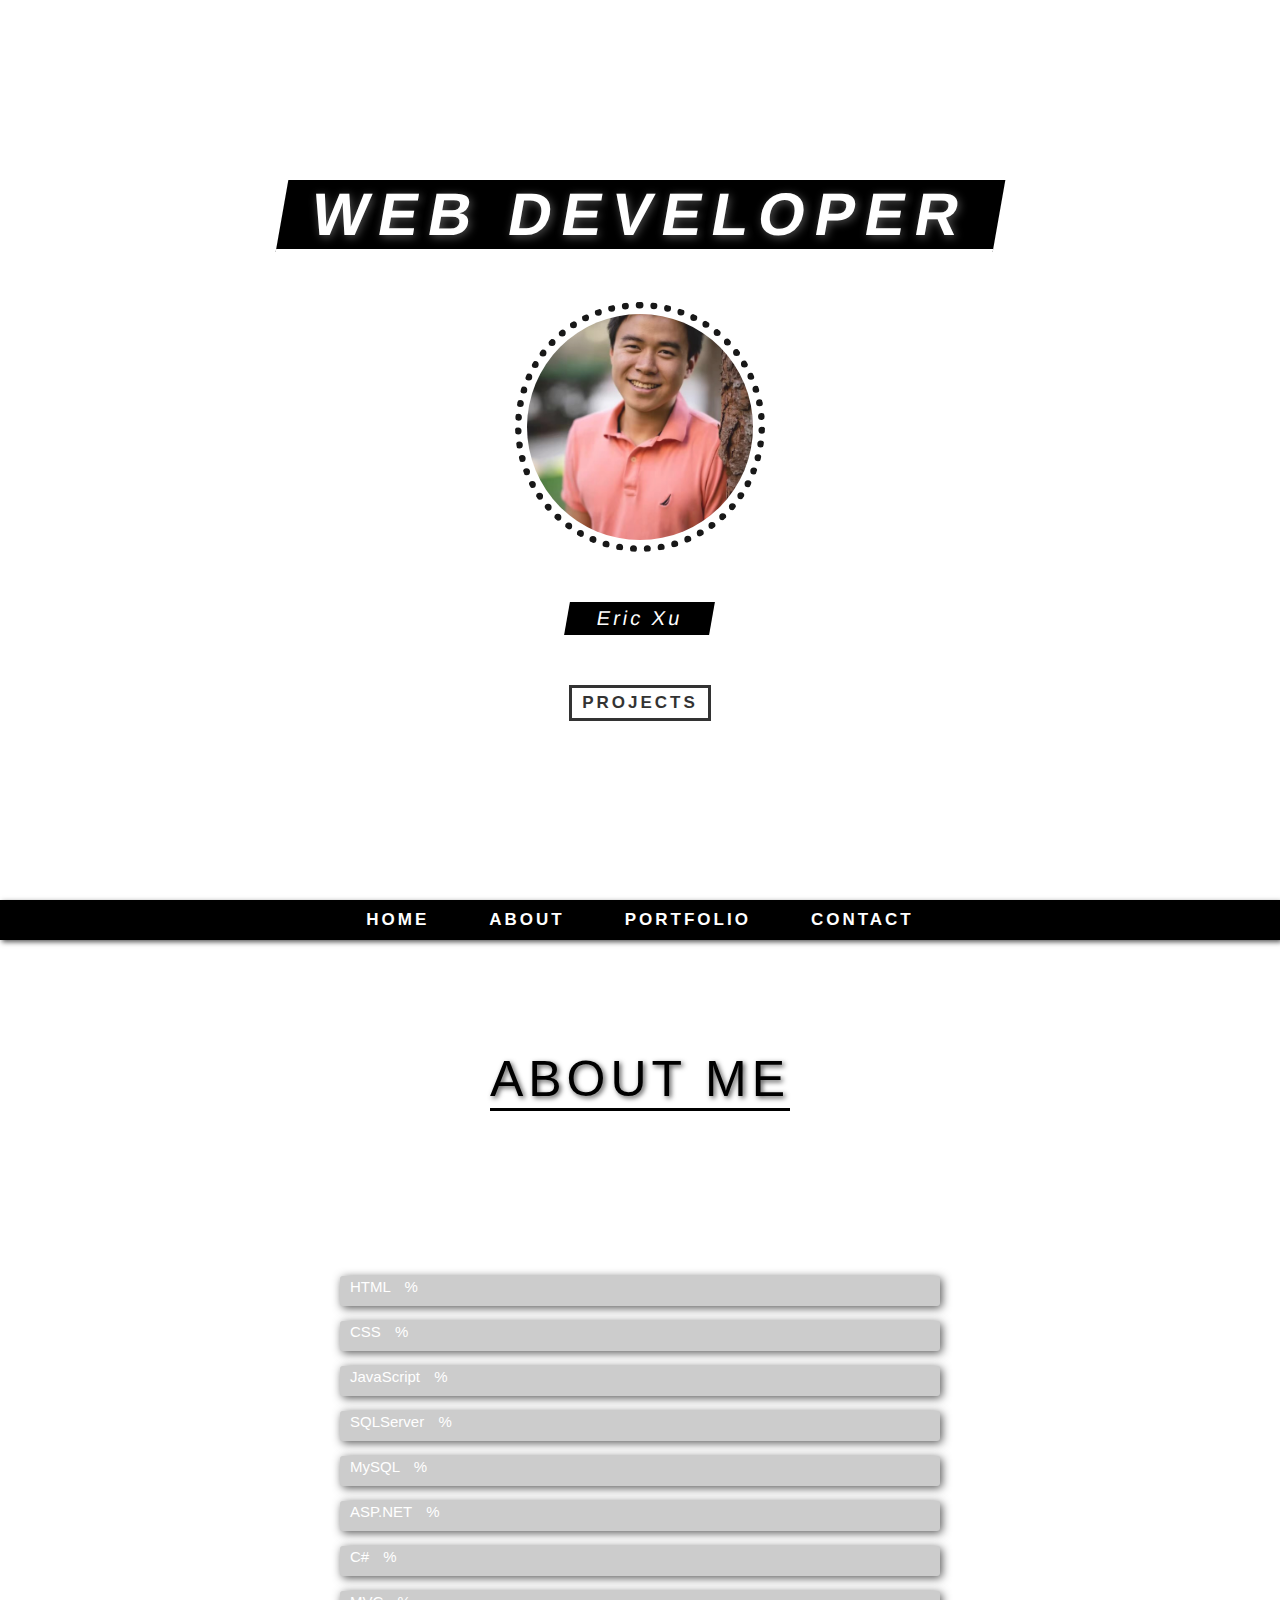
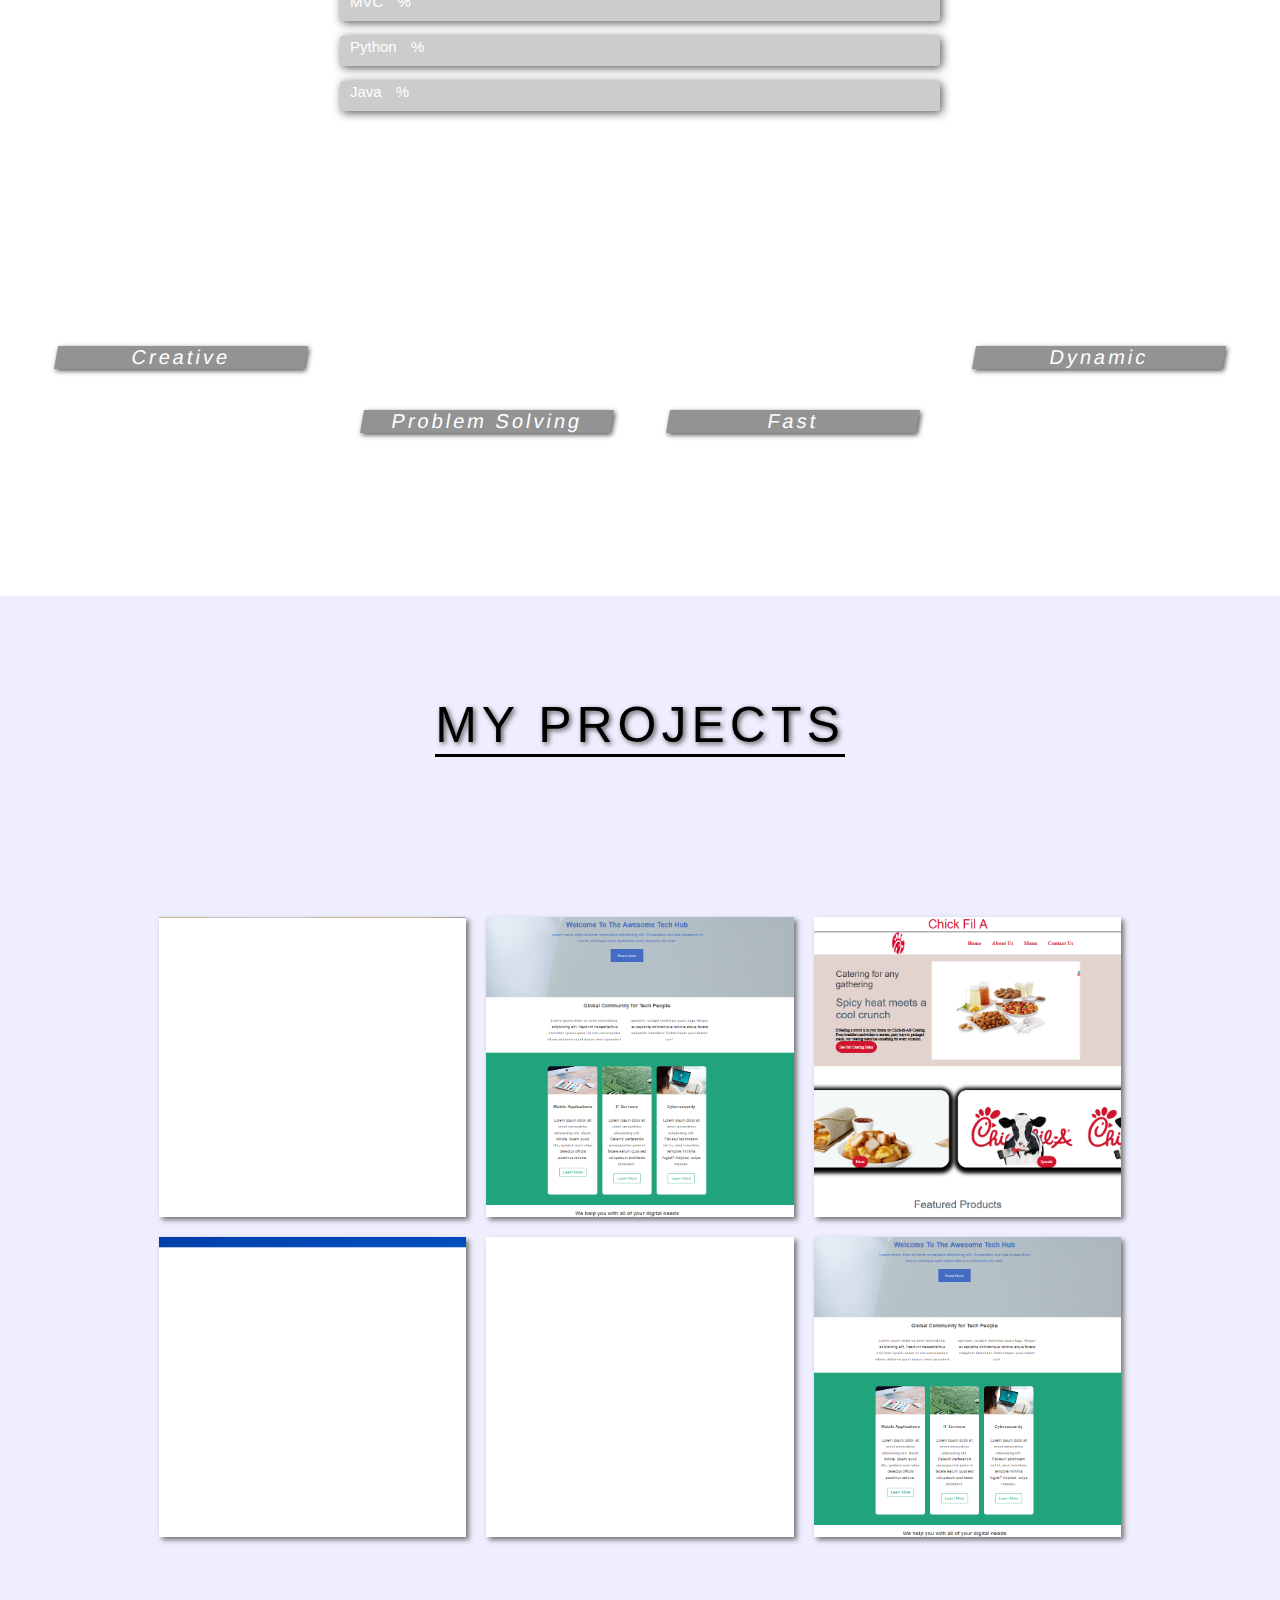
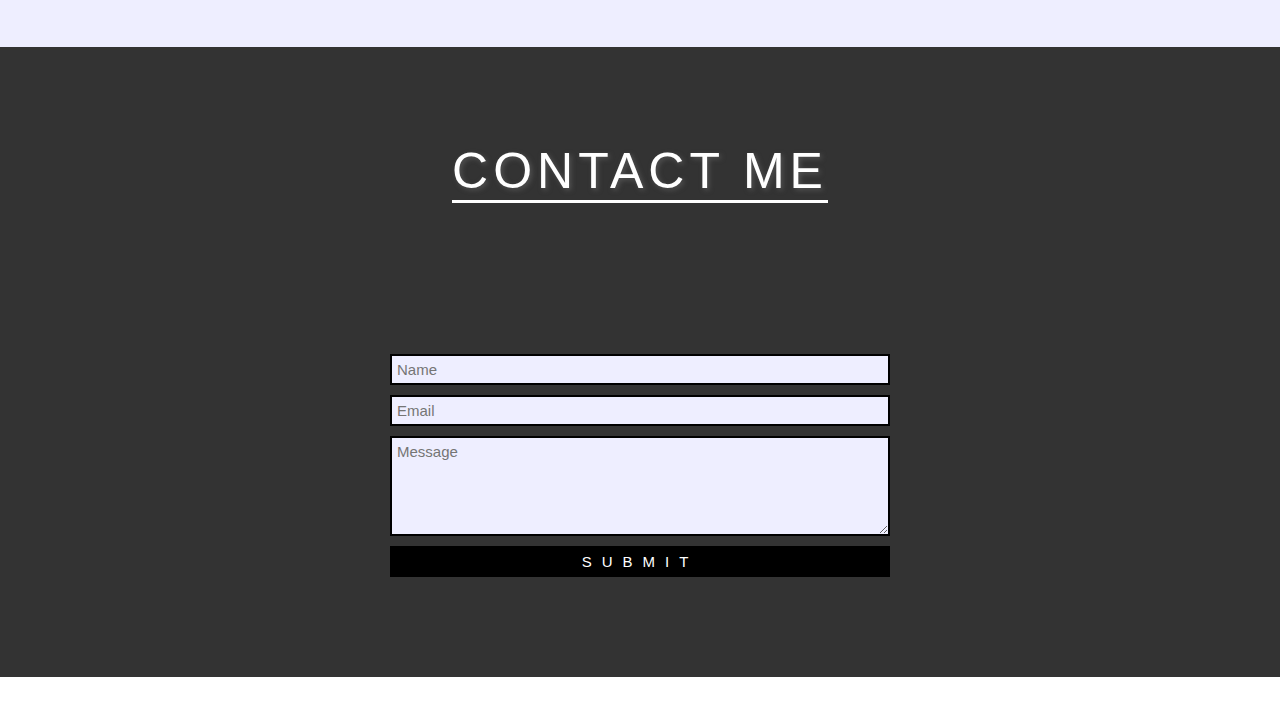
==== commit 0880e953: "update index.html" ====
--- a/index.html
+++ b/index.html
@@ -49,7 +49,7 @@
 			<!-- Section 1 -->
 			<section class="section-1 center" id="section-1">
 				<h1 class="section-1-heading">Web Developer</h1>
-				<img src="./images/me.jpg" alt="Me Eric Xu" class="person-img" />
+				<img src="./images/me.JPG" alt="Me Eric Xu" class="person-img" />
 				<h3 class="person-name">Eric Xu</h3>
 				<a href="#section-3" class="section-1-btn">Projects</a>
 			</section>
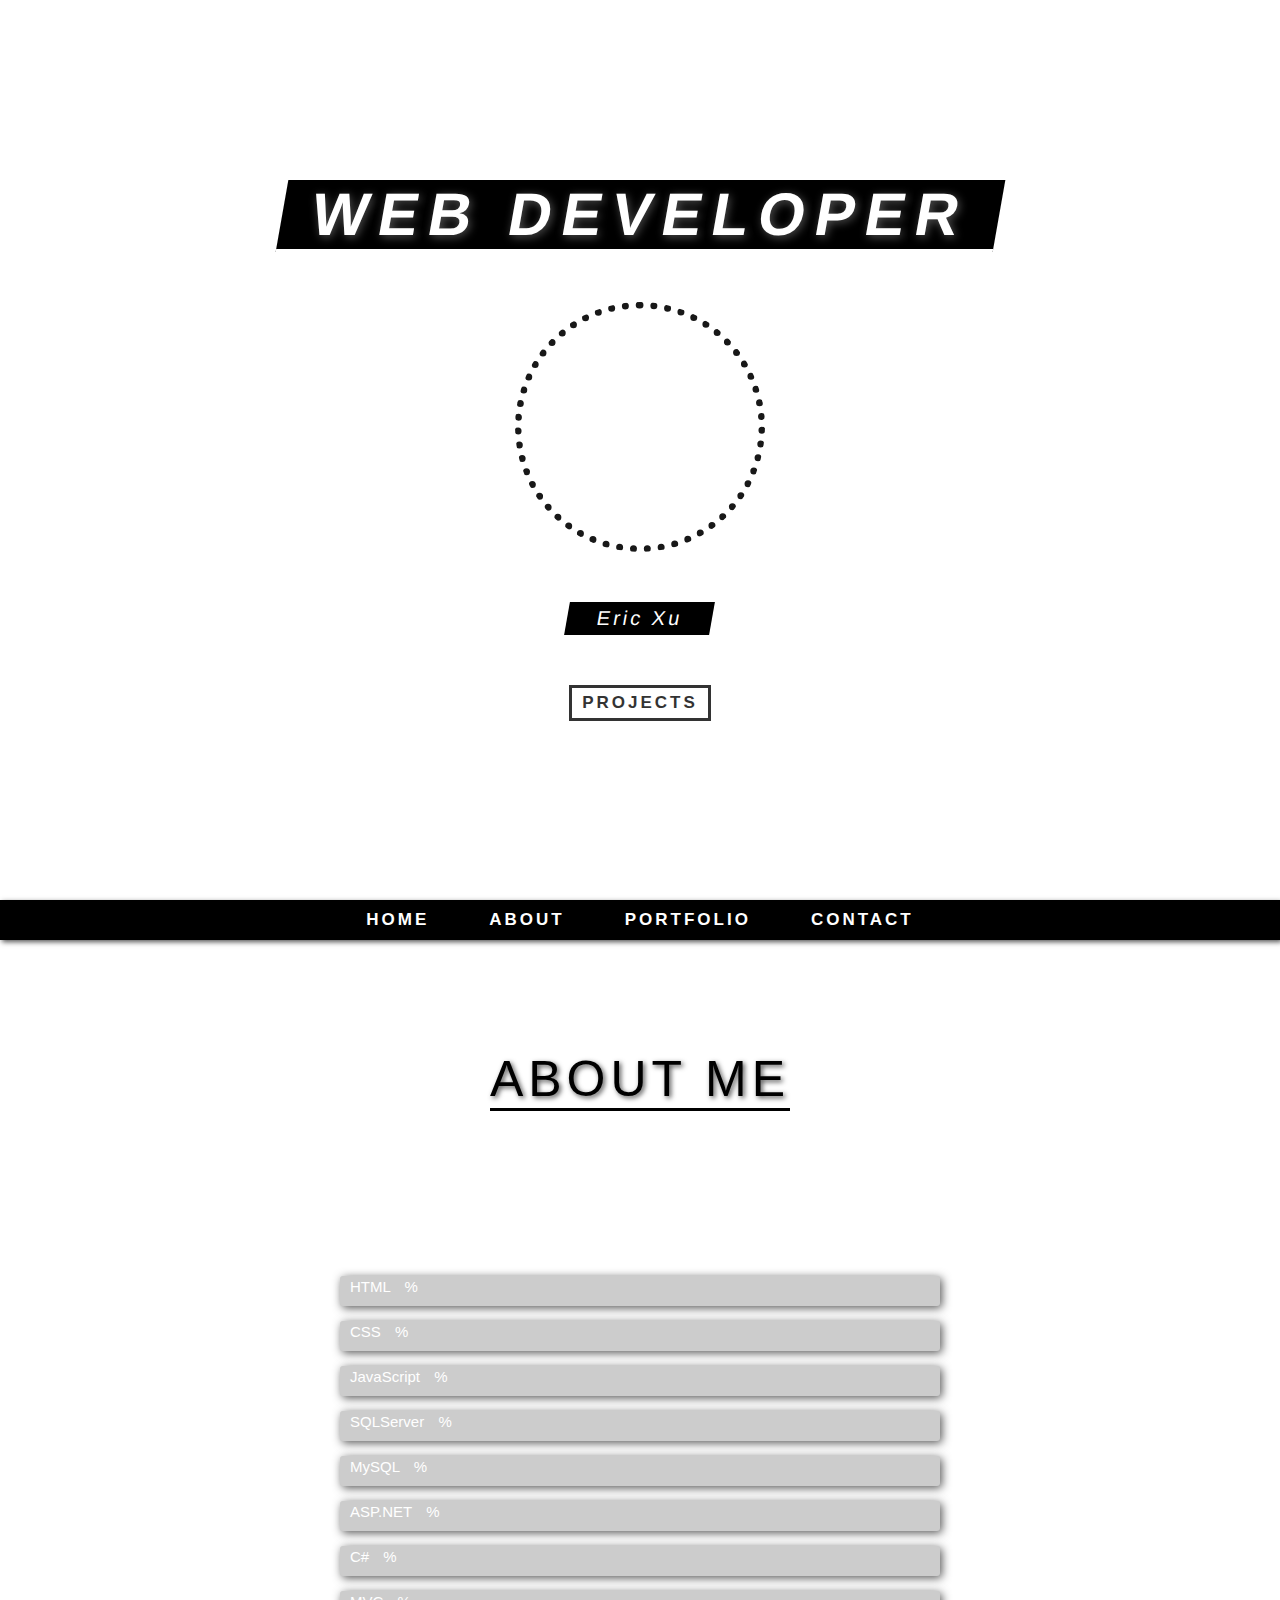
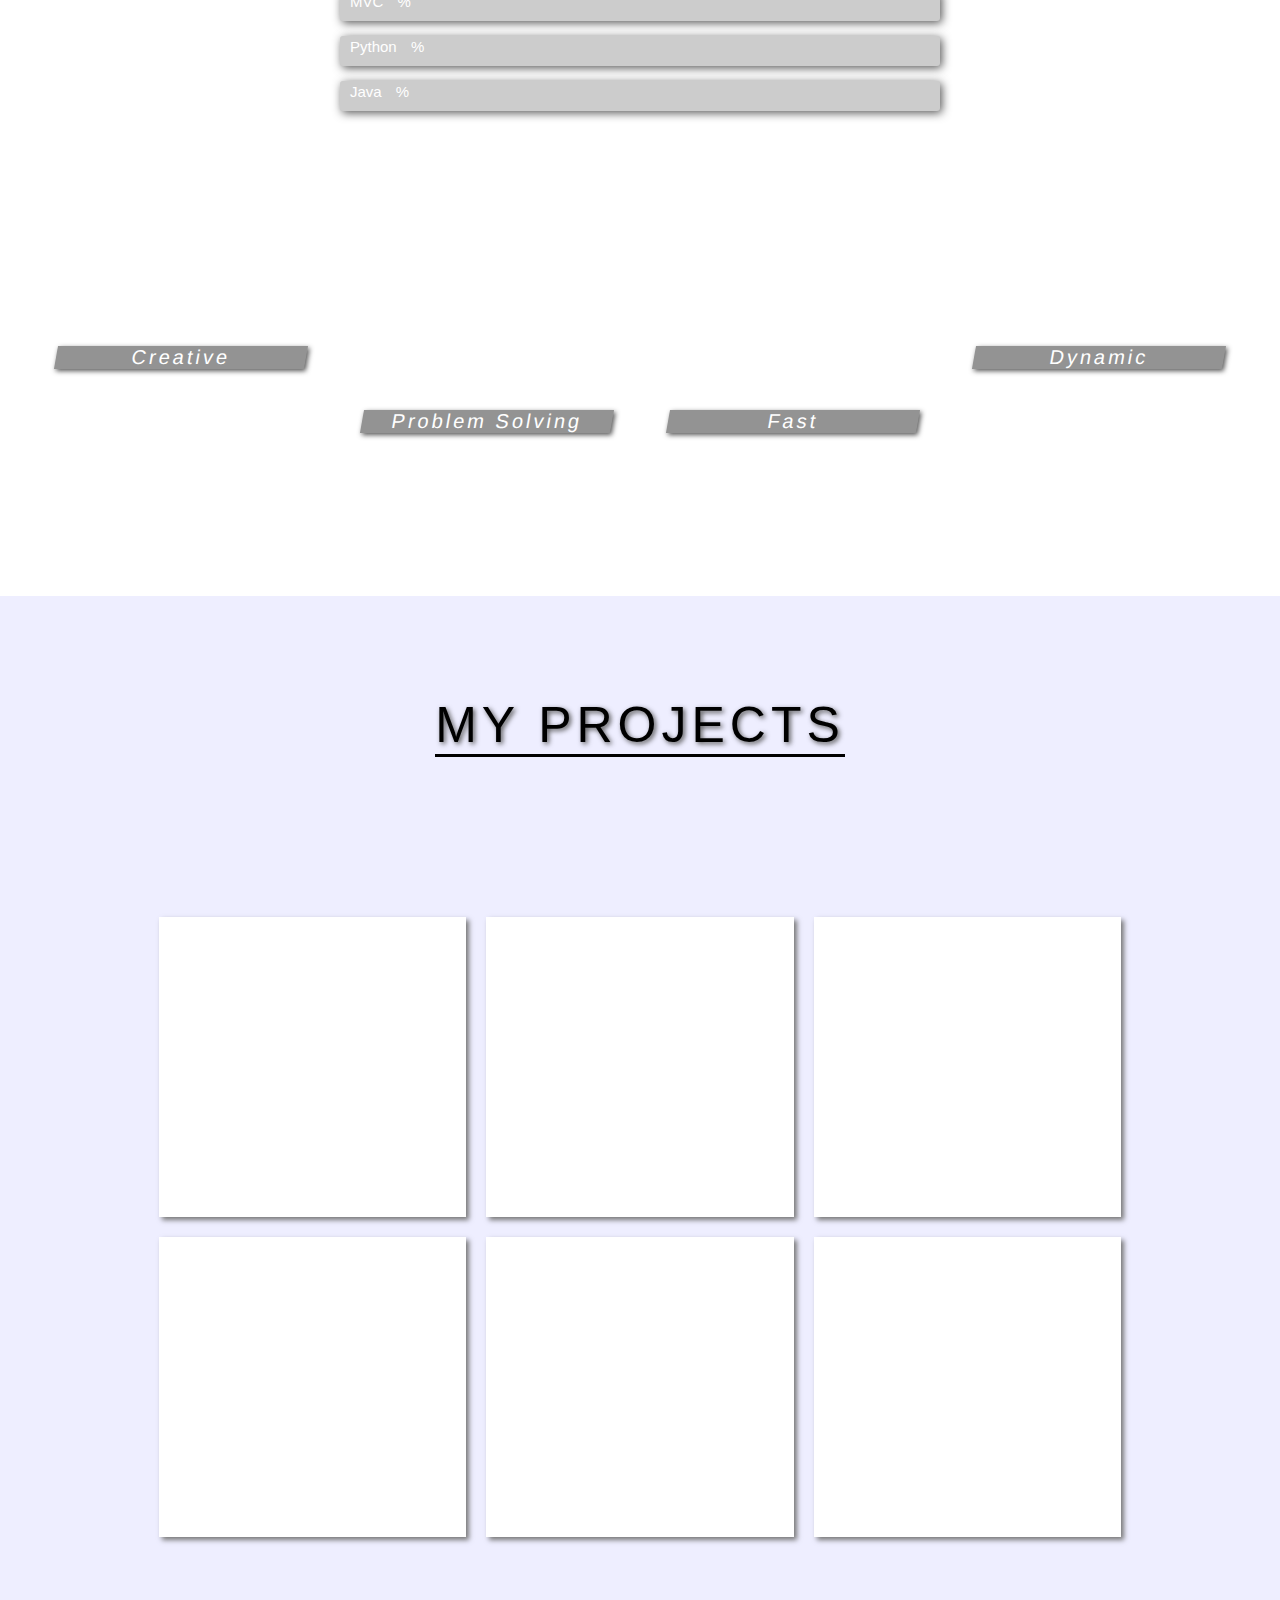
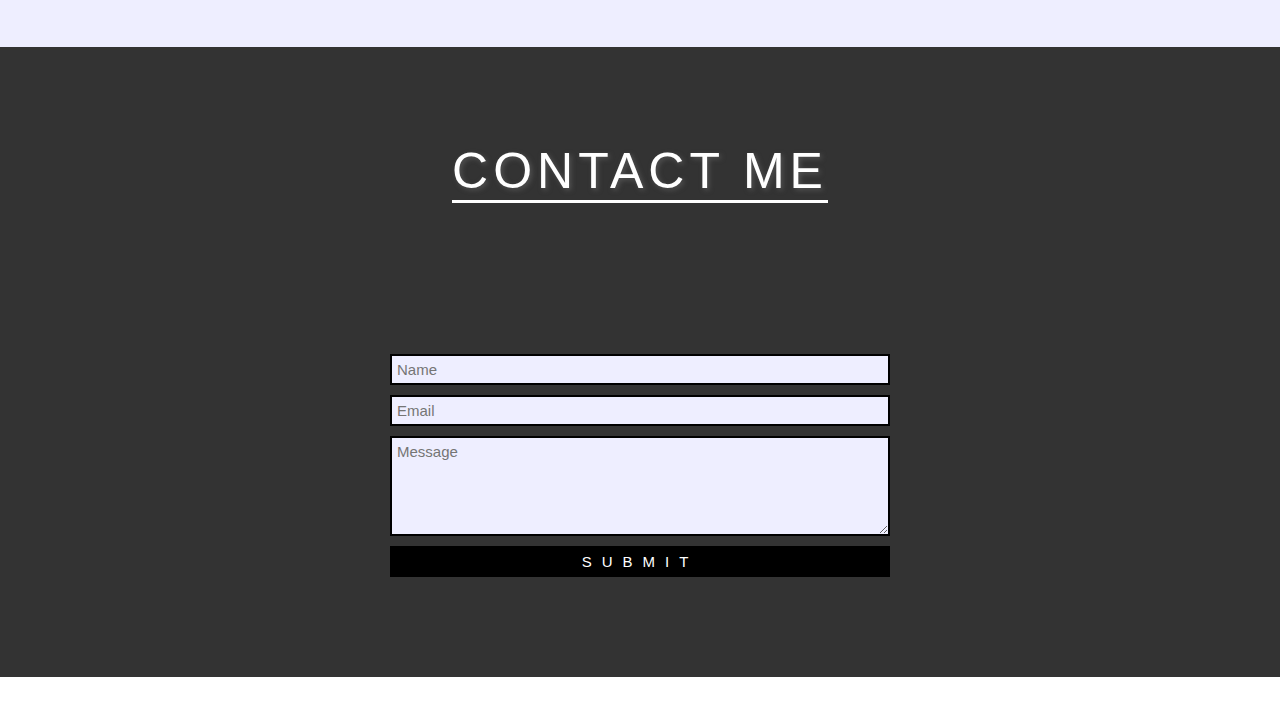
==== commit 91e8eb51: "create index.html" ====
--- a/index.html
+++ b/index.html
@@ -1,301 +1,301 @@
-<!DOCTYPE html>
-<html
-	lang="en"
-	xmlns:mso="urn:schemas-microsoft-com:office:office"
-	xmlns:msdt="uuid:C2F41010-65B3-11d1-A29F-00AA00C14882"
->
-	<head>
-		<meta charset="UTF-8" />
-		<meta name="viewport" content="width=device-width, initial-scale=1.0" />
-		<title></title>
-		<link rel="stylesheet" href="main.css" />
-		<link
-			rel="stylesheet"
-			href="https://cdnjs.cloudflare.com/ajax/libs/font-awesome/5.13.0/css/all.min.css"
-		/>
-		<link
-			href="https://fonts.googleapis.com/css2?family=Jost:wght@100;200;300;400;500;600;700;800;900&display=swap"
-			rel="stylesheet"
-		/>
-
-		<!--[if gte mso 9
-			]><xml>
-				<mso:CustomDocumentProperties>
-					<mso:display_urn_x003a_schemas-microsoft-com_x003a_office_x003a_office_x0023_Editor
-						msdt:dt="string"
-						>Clara
-						Joseph</mso:display_urn_x003a_schemas-microsoft-com_x003a_office_x003a_office_x0023_Editor
-					>
-					<mso:Order msdt:dt="string">981200.000000000</mso:Order>
-					<mso:ComplianceAssetId msdt:dt="string"></mso:ComplianceAssetId>
-					<mso:SharedWithUsers msdt:dt="string"></mso:SharedWithUsers>
-					<mso:_ExtendedDescription msdt:dt="string"></mso:_ExtendedDescription>
-					<mso:display_urn_x003a_schemas-microsoft-com_x003a_office_x003a_office_x0023_Author
-						msdt:dt="string"
-						>Clara
-						Joseph</mso:display_urn_x003a_schemas-microsoft-com_x003a_office_x003a_office_x0023_Author
-					>
-					<mso:ContentTypeId msdt:dt="string"
-						>0x0101007AF853F3FE6B504C915F2343DFBD0DA8</mso:ContentTypeId
-					>
-					<mso:_SourceUrl msdt:dt="string"></mso:_SourceUrl>
-					<mso:_SharedFileIndex msdt:dt="string"></mso:_SharedFileIndex>
-					<mso:MediaLengthInSeconds msdt:dt="string"></mso:MediaLengthInSeconds>
-				</mso:CustomDocumentProperties> </xml
-		><![endif]-->
-	</head>
-	<body>
-		<div class="container">
-			<!-- Section 1 -->
-			<section class="section-1 center" id="section-1">
-				<h1 class="section-1-heading">Web Developer</h1>
-				<img src="./images/me.JPG" alt="Me Eric Xu" class="person-img" />
-				<h3 class="person-name">Eric Xu</h3>
-				<a href="#section-3" class="section-1-btn">Projects</a>
-			</section>
-			<!-- End of Section 1 -->
-
-			<!-- Navbar -->
-			<nav class="navbar center">
-				<a href="#section-1" class="navbar-link">Home</a>
-				<a href="#section-2" class="navbar-link">About</a>
-				<a href="#section-3" class="navbar-link">Portfolio</a>
-				<a href="#section-4" class="navbar-link">Contact</a>
-			</nav>
-
-			<!-- End of Navbar -->
-
-			<!-- Section 2 -->
-			<section class="section-2" id="section-2">
-				<h1 class="section-heading section-2-heading">About Me</h1>
-				<div class="progress-bars-wrapper">
-					<div class="progress-bar">
-						<p class="progress-text">
-							HTML
-							<span></span>%
-						</p>
-						<div class="progress-percent"></div>
-					</div>
-					<div class="progress-bar">
-						<p class="progress-text">
-							CSS
-							<span></span>%
-						</p>
-						<div class="progress-percent"></div>
-					</div>
-					<div class="progress-bar">
-						<p class="progress-text">
-							JavaScript
-							<span></span>%
-						</p>
-						<div class="progress-percent"></div>
-					</div>
-					<div class="progress-bar">
-						<p class="progress-text">
-							SQLServer
-							<span></span>%
-						</p>
-						<div class="progress-percent"></div>
-					</div>
-					<div class="progress-bar">
-						<p class="progress-text">
-							MySQL
-							<span></span>%
-						</p>
-						<div class="progress-percent"></div>
-					</div>
-					<div class="progress-bar">
-						<p class="progress-text">
-							ASP.NET
-							<span></span>%
-						</p>
-						<div class="progress-percent"></div>
-					</div>
-					<div class="progress-bar">
-						<p class="progress-text">
-							C#
-							<span></span>%
-						</p>
-						<div class="progress-percent"></div>
-					</div>
-					<div class="progress-bar">
-						<p class="progress-text">
-							MVC
-							<span></span>%
-						</p>
-						<div class="progress-percent"></div>
-					</div>
-					<div class="progress-bar">
-						<p class="progress-text">
-							Python
-							<span></span>%
-						</p>
-						<div class="progress-percent"></div>
-					</div>
-					<div class="progress-bar">
-						<p class="progress-text">
-							Java
-							<span></span>%
-						</p>
-						<div class="progress-percent"></div>
-					</div>
-				</div>
-				<div class="services">
-					<div class="service">
-						<i class="far fa-lightbulb"></i>
-						<h2 class="service-heading">Creative</h2>
-					</div>
-					<div class="service">
-						<i class="fas fa-cut"></i>
-						<h2 class="service-heading">Problem Solving</h2>
-					</div>
-					<div class="service">
-						<i class="fas fa-tachometer-alt"></i>
-						<h2 class="service-heading">Fast</h2>
-					</div>
-					<div class="service">
-						<i class="fas fa-rocket"></i>
-						<h2 class="service-heading">Dynamic</h2>
-					</div>
-				</div>
-			</section>
-			<!-- End of Section 2 -->
-
-			<!-- Section 3 -->
-			<section class="section-3" id="section-3">
-				<h1 class="section-heading section-3-heading">My Projects</h1>
-				<div class="projects-wrapper center">
-					<div class="project">
-						<div class="project-text">
-							<h2 class="project-name">Blockchain Website</h2>
-							<h4 class="project-technologies">HTML / CSS</h4>
-						</div>
-						<img src="./images/blockchainevent.png" class="project-img" />
-						<a
-							href="./portfolio projects/Blockchain Event/index.html"
-							class="project-link"
-							target="_blank"
-							>Visit Website</a
-						>
-					</div>
-					<div class="project">
-						<div class="project-text">
-							<h2 class="project-name">Landing Page</h2>
-							<h4 class="project-technologies">HTML / CSS</h4>
-						</div>
-						<img src="./images/landingpage.png" class="project-img" />
-						<a
-							href="./portfolio projects/My Landing Page/index.html"
-							class="project-link"
-							target="_blank"
-							>Visit Website</a
-						>
-					</div>
-					<div class="project">
-						<div class="project-text">
-							<h2 class="project-name">Restaurant</h2>
-							<h4 class="project-technologies">HTML / CSS</h4>
-						</div>
-						<img src="./images/restaurant.png" class="project-img" />
-						<a
-							href="./portfolio projects/restaurant website/index.html"
-							class="project-link"
-							target="_blank"
-							>Visit Website</a
-						>
-					</div>
-					<div class="project">
-						<div class="project-text">
-							<h2 class="project-name">Parallax Website</h2>
-							<h4 class="project-technologies">HTML / CSS</h4>
-						</div>
-						<img src="./images/parallax.png" class="project-img" />
-						<a
-							href="./portfolio projects/Parallax/index.html"
-							class="project-link"
-							target="_blank"
-							>Visit Website</a
-						>
-					</div>
-					<div class="project">
-						<div class="project-text">
-							<h2 class="project-name">Concert Site</h2>
-							<h4 class="project-technologies">HTML / CSS</h4>
-						</div>
-						<img src="./images/concerts.png" class="project-img" />
-						<a
-							href="./portfolio projects/Concerts/index.html"
-							class="project-link"
-							target="_blank"
-							>Visit Website</a
-						>
-					</div>
-					<div class="project">
-						<div class="project-text">
-							<h2 class="project-name">Landing Page Form</h2>
-							<h4 class="project-technologies">HTML / CSS</h4>
-						</div>
-						<img src="./images/landingpage.png" class="project-img" />
-						<a
-							href="./portfolio projects/Contact Form/index.html"
-							class="project-link"
-							target="_blank"
-							>Visit Website</a
-						>
-					</div>
-				</div>
-			</section>
-			<!-- End of Section 3 -->
-
-			<!-- Section 4 -->
-			<section class="section-4" id="section-4">
-				<h1 class="section-heading section-4-heading">Contact Me</h1>
-				<form class="contact-form center">
-					<input type="text" placeholder="Name" />
-					<input type="email" placeholder="Email" />
-					<textarea placeholder="Message"></textarea>
-					<input type="submit" value="Submit" class="contact-form-btn" />
-				</form>
-			</section>
-			<!-- End of Section 4 -->
-
-			<!-- Section 5 -->
-			<!-- 
-			<footer class="section-5 center">
-				<div class="social-media">
-					<a href="#none" class="social-media-link">
-						<i class="fab fa-github-square"></i>
-					</a>
-					<a href="#none" class="social-media-link">
-						<i class="fab fa-youtube"></i>
-					</a>
-					<a href="#none" class="social-media-link">
-						<i class="fab fa-facebook-square"></i>
-					</a>
-					<a href="#none" class="social-media-link">
-						<i class="fab fa-instagram-square"></i>
-					</a>
-				</div>
-				<p class="copyright">
-					Copyright &copy; Eric Xu. All Rights Reserved
-				</p>
-			</footer>
-			-->
-			<div class="effect thurio">
-				<div class="buttons">
-				  <a href="#" class="fb" title="Join us on Facebook"><i class="fa fa-facebook" aria-hidden="true"></i></a>
-				  <a href="#" class="tw" title="Join us on Twitter"><i class="fa fa-twitter" aria-hidden="true"></i></a>
-				  <a href="#" class="g-plus" title="Join us on Google+"><i class="fa fa-google-plus" aria-hidden="true"></i></a>
-				  <a href="#" class="dribbble" title="Join us on Dribbble"><i class="fa fa-dribbble" aria-hidden="true"></i></a>
-				  <a href="#" class="vimeo" title="Join us on Vimeo"><i class="fa fa-vimeo" aria-hidden="true"></i></a>
-				<a href="#" class="pinterest" title="Join us on Pinterest"><i class="fa fa-pinterest-p" aria-hidden="true"></i></a>
-				  <a href="#" class="insta" title="Join us on Instagram"><i class="fa fa-instagram" aria-hidden="true"></i></a>
-				  <a href="#" class="in" title="Join us on Linked In"><i class="fa fa-linkedin" aria-hidden="true"></i></a>
-				</div>
-			</div>
-			<!-- End of Section 5 -->
-		</div>
-
-		<script src="app.js"></script>
-	</body>
-</html>
+<!DOCTYPE html>
+<html
+	lang="en"
+	xmlns:mso="urn:schemas-microsoft-com:office:office"
+	xmlns:msdt="uuid:C2F41010-65B3-11d1-A29F-00AA00C14882"
+>
+	<head>
+		<meta charset="UTF-8" />
+		<meta name="viewport" content="width=device-width, initial-scale=1.0" />
+		<title></title>
+		<link rel="stylesheet" href="main.css" />
+		<link
+			rel="stylesheet"
+			href="https://cdnjs.cloudflare.com/ajax/libs/font-awesome/5.13.0/css/all.min.css"
+		/>
+		<link
+			href="https://fonts.googleapis.com/css2?family=Jost:wght@100;200;300;400;500;600;700;800;900&display=swap"
+			rel="stylesheet"
+		/>
+
+		<!--[if gte mso 9
+			]><xml>
+				<mso:CustomDocumentProperties>
+					<mso:display_urn_x003a_schemas-microsoft-com_x003a_office_x003a_office_x0023_Editor
+						msdt:dt="string"
+						>Clara
+						Joseph</mso:display_urn_x003a_schemas-microsoft-com_x003a_office_x003a_office_x0023_Editor
+					>
+					<mso:Order msdt:dt="string">981200.000000000</mso:Order>
+					<mso:ComplianceAssetId msdt:dt="string"></mso:ComplianceAssetId>
+					<mso:SharedWithUsers msdt:dt="string"></mso:SharedWithUsers>
+					<mso:_ExtendedDescription msdt:dt="string"></mso:_ExtendedDescription>
+					<mso:display_urn_x003a_schemas-microsoft-com_x003a_office_x003a_office_x0023_Author
+						msdt:dt="string"
+						>Clara
+						Joseph</mso:display_urn_x003a_schemas-microsoft-com_x003a_office_x003a_office_x0023_Author
+					>
+					<mso:ContentTypeId msdt:dt="string"
+						>0x0101007AF853F3FE6B504C915F2343DFBD0DA8</mso:ContentTypeId
+					>
+					<mso:_SourceUrl msdt:dt="string"></mso:_SourceUrl>
+					<mso:_SharedFileIndex msdt:dt="string"></mso:_SharedFileIndex>
+					<mso:MediaLengthInSeconds msdt:dt="string"></mso:MediaLengthInSeconds>
+				</mso:CustomDocumentProperties> </xml
+		><![endif]-->
+	</head>
+	<body>
+		<div class="container">
+			<!-- Section 1 -->
+			<section class="section-1 center" id="section-1">
+				<h1 class="section-1-heading">Web Developer</h1>
+				<img src="./images/me.JPG" alt="Me Eric Xu" class="person-img" />
+				<h3 class="person-name">Eric Xu</h3>
+				<a href="#section-3" class="section-1-btn">Projects</a>
+			</section>
+			<!-- End of Section 1 -->
+
+			<!-- Navbar -->
+			<nav class="navbar center">
+				<a href="#section-1" class="navbar-link">Home</a>
+				<a href="#section-2" class="navbar-link">About</a>
+				<a href="#section-3" class="navbar-link">Portfolio</a>
+				<a href="#section-4" class="navbar-link">Contact</a>
+			</nav>
+
+			<!-- End of Navbar -->
+
+			<!-- Section 2 -->
+			<section class="section-2" id="section-2">
+				<h1 class="section-heading section-2-heading">About Me</h1>
+				<div class="progress-bars-wrapper">
+					<div class="progress-bar">
+						<p class="progress-text">
+							HTML
+							<span></span>%
+						</p>
+						<div class="progress-percent"></div>
+					</div>
+					<div class="progress-bar">
+						<p class="progress-text">
+							CSS
+							<span></span>%
+						</p>
+						<div class="progress-percent"></div>
+					</div>
+					<div class="progress-bar">
+						<p class="progress-text">
+							JavaScript
+							<span></span>%
+						</p>
+						<div class="progress-percent"></div>
+					</div>
+					<div class="progress-bar">
+						<p class="progress-text">
+							SQLServer
+							<span></span>%
+						</p>
+						<div class="progress-percent"></div>
+					</div>
+					<div class="progress-bar">
+						<p class="progress-text">
+							MySQL
+							<span></span>%
+						</p>
+						<div class="progress-percent"></div>
+					</div>
+					<div class="progress-bar">
+						<p class="progress-text">
+							ASP.NET
+							<span></span>%
+						</p>
+						<div class="progress-percent"></div>
+					</div>
+					<div class="progress-bar">
+						<p class="progress-text">
+							C#
+							<span></span>%
+						</p>
+						<div class="progress-percent"></div>
+					</div>
+					<div class="progress-bar">
+						<p class="progress-text">
+							MVC
+							<span></span>%
+						</p>
+						<div class="progress-percent"></div>
+					</div>
+					<div class="progress-bar">
+						<p class="progress-text">
+							Python
+							<span></span>%
+						</p>
+						<div class="progress-percent"></div>
+					</div>
+					<div class="progress-bar">
+						<p class="progress-text">
+							Java
+							<span></span>%
+						</p>
+						<div class="progress-percent"></div>
+					</div>
+				</div>
+				<div class="services">
+					<div class="service">
+						<i class="far fa-lightbulb"></i>
+						<h2 class="service-heading">Creative</h2>
+					</div>
+					<div class="service">
+						<i class="fas fa-cut"></i>
+						<h2 class="service-heading">Problem Solving</h2>
+					</div>
+					<div class="service">
+						<i class="fas fa-tachometer-alt"></i>
+						<h2 class="service-heading">Fast</h2>
+					</div>
+					<div class="service">
+						<i class="fas fa-rocket"></i>
+						<h2 class="service-heading">Dynamic</h2>
+					</div>
+				</div>
+			</section>
+			<!-- End of Section 2 -->
+
+			<!-- Section 3 -->
+			<section class="section-3" id="section-3">
+				<h1 class="section-heading section-3-heading">My Projects</h1>
+				<div class="projects-wrapper center">
+					<div class="project">
+						<div class="project-text">
+							<h2 class="project-name">Blockchain Website</h2>
+							<h4 class="project-technologies">HTML / CSS</h4>
+						</div>
+						<img src="./images/blockchainevent.png" class="project-img" />
+						<a
+							href="./portfolio projects/Blockchain Event/index.html"
+							class="project-link"
+							target="_blank"
+							>Visit Website</a
+						>
+					</div>
+					<div class="project">
+						<div class="project-text">
+							<h2 class="project-name">Landing Page</h2>
+							<h4 class="project-technologies">HTML / CSS</h4>
+						</div>
+						<img src="./images/landingpage.png" class="project-img" />
+						<a
+							href="./portfolio projects/My Landing Page/index.html"
+							class="project-link"
+							target="_blank"
+							>Visit Website</a
+						>
+					</div>
+					<div class="project">
+						<div class="project-text">
+							<h2 class="project-name">Restaurant</h2>
+							<h4 class="project-technologies">HTML / CSS</h4>
+						</div>
+						<img src="./images/restaurant.png" class="project-img" />
+						<a
+							href="./portfolio projects/restaurant website/index.html"
+							class="project-link"
+							target="_blank"
+							>Visit Website</a
+						>
+					</div>
+					<div class="project">
+						<div class="project-text">
+							<h2 class="project-name">Parallax Website</h2>
+							<h4 class="project-technologies">HTML / CSS</h4>
+						</div>
+						<img src="./images/parallax.png" class="project-img" />
+						<a
+							href="./portfolio projects/Parallax/index.html"
+							class="project-link"
+							target="_blank"
+							>Visit Website</a
+						>
+					</div>
+					<div class="project">
+						<div class="project-text">
+							<h2 class="project-name">Concert Site</h2>
+							<h4 class="project-technologies">HTML / CSS</h4>
+						</div>
+						<img src="./images/concerts.png" class="project-img" />
+						<a
+							href="./portfolio projects/Concerts/index.html"
+							class="project-link"
+							target="_blank"
+							>Visit Website</a
+						>
+					</div>
+					<div class="project">
+						<div class="project-text">
+							<h2 class="project-name">Landing Page Form</h2>
+							<h4 class="project-technologies">HTML / CSS</h4>
+						</div>
+						<img src="./images/landingpage.png" class="project-img" />
+						<a
+							href="./portfolio projects/Contact Form/index.html"
+							class="project-link"
+							target="_blank"
+							>Visit Website</a
+						>
+					</div>
+				</div>
+			</section>
+			<!-- End of Section 3 -->
+
+			<!-- Section 4 -->
+			<section class="section-4" id="section-4">
+				<h1 class="section-heading section-4-heading">Contact Me</h1>
+				<form class="contact-form center">
+					<input type="text" placeholder="Name" />
+					<input type="email" placeholder="Email" />
+					<textarea placeholder="Message"></textarea>
+					<input type="submit" value="Submit" class="contact-form-btn" />
+				</form>
+			</section>
+			<!-- End of Section 4 -->
+
+			<!-- Section 5 -->
+			<!-- 
+			<footer class="section-5 center">
+				<div class="social-media">
+					<a href="#none" class="social-media-link">
+						<i class="fab fa-github-square"></i>
+					</a>
+					<a href="#none" class="social-media-link">
+						<i class="fab fa-youtube"></i>
+					</a>
+					<a href="#none" class="social-media-link">
+						<i class="fab fa-facebook-square"></i>
+					</a>
+					<a href="#none" class="social-media-link">
+						<i class="fab fa-instagram-square"></i>
+					</a>
+				</div>
+				<p class="copyright">
+					Copyright &copy; Eric Xu. All Rights Reserved
+				</p>
+			</footer>
+			-->
+			<div class="effect thurio">
+				<div class="buttons">
+				  <a href="#" class="fb" title="Join us on Facebook"><i class="fa fa-facebook" aria-hidden="true"></i></a>
+				  <a href="#" class="tw" title="Join us on Twitter"><i class="fa fa-twitter" aria-hidden="true"></i></a>
+				  <a href="#" class="g-plus" title="Join us on Google+"><i class="fa fa-google-plus" aria-hidden="true"></i></a>
+				  <a href="#" class="dribbble" title="Join us on Dribbble"><i class="fa fa-dribbble" aria-hidden="true"></i></a>
+				  <a href="#" class="vimeo" title="Join us on Vimeo"><i class="fa fa-vimeo" aria-hidden="true"></i></a>
+				<a href="#" class="pinterest" title="Join us on Pinterest"><i class="fa fa-pinterest-p" aria-hidden="true"></i></a>
+				  <a href="#" class="insta" title="Join us on Instagram"><i class="fa fa-instagram" aria-hidden="true"></i></a>
+				  <a href="#" class="in" title="Join us on Linked In"><i class="fa fa-linkedin" aria-hidden="true"></i></a>
+				</div>
+			</div>
+			<!-- End of Section 5 -->
+		</div>
+
+		<script src="app.js"></script>
+	</body>
+</html>
